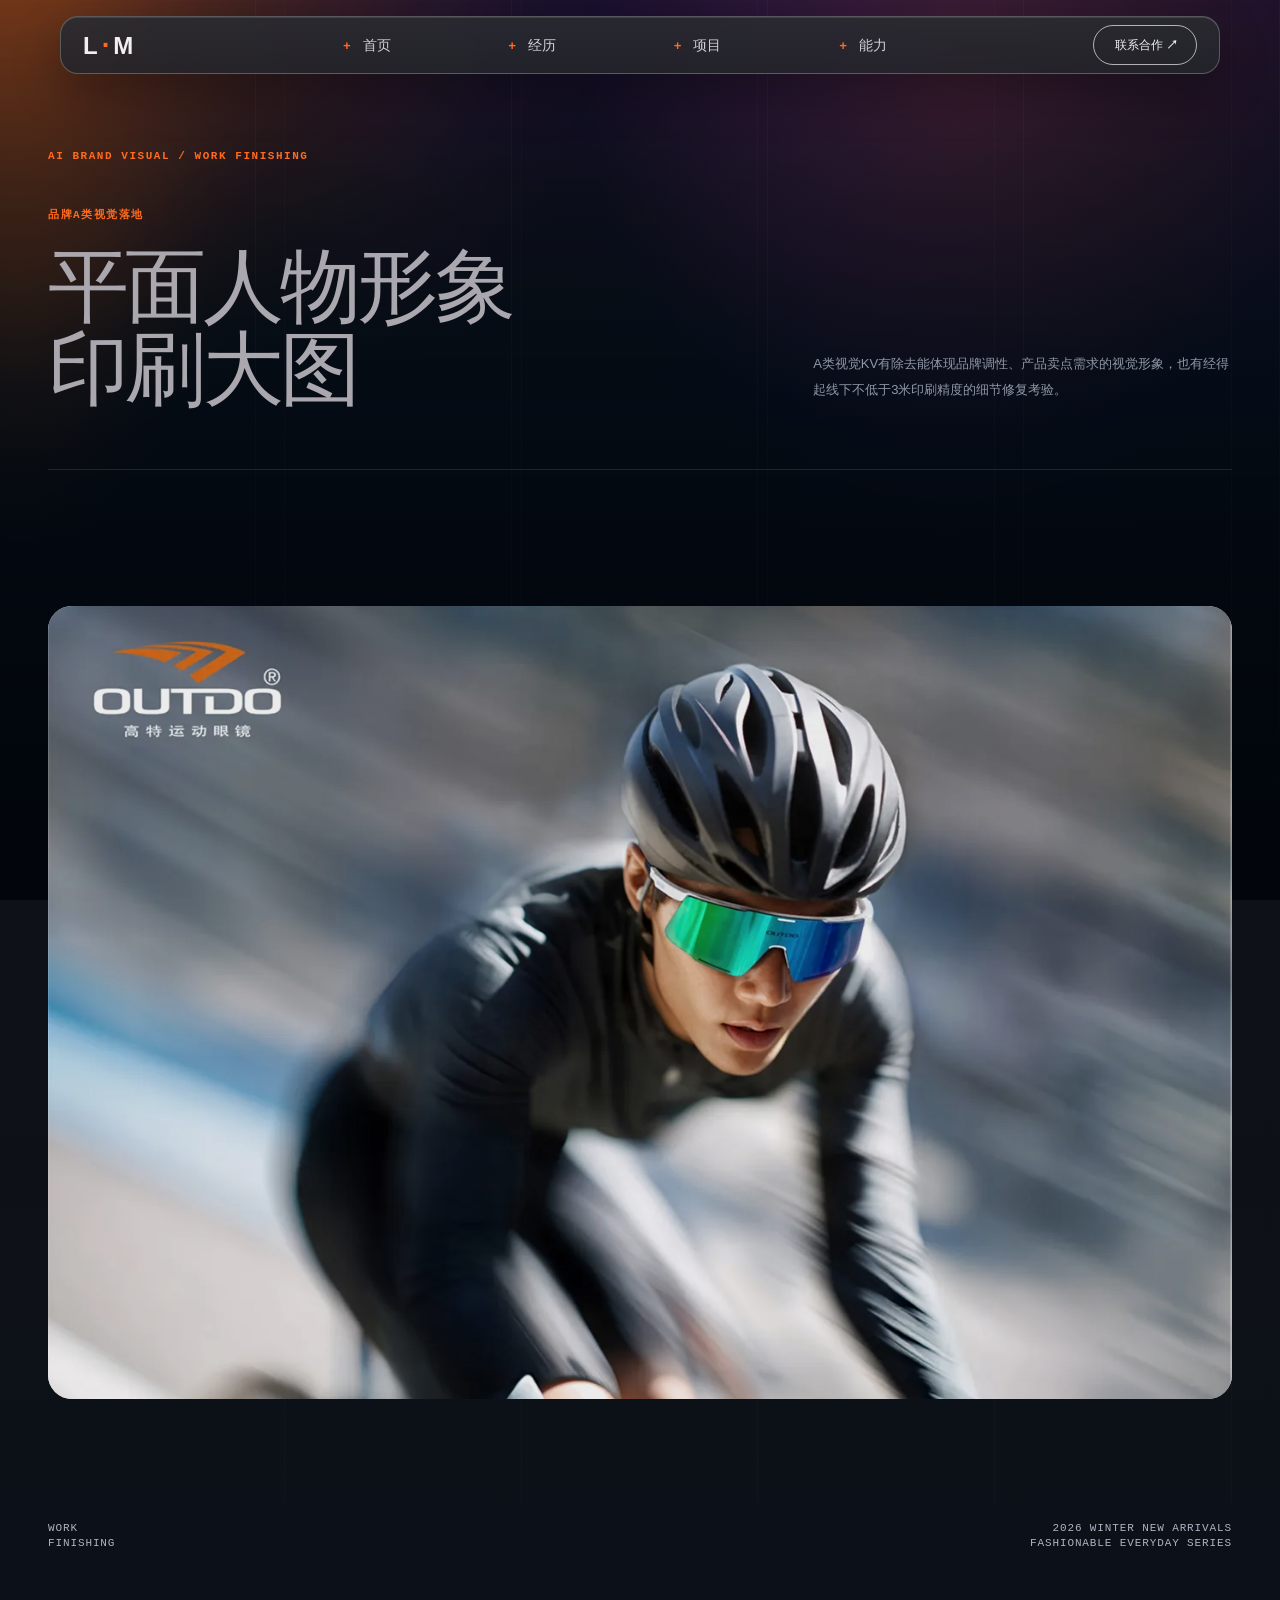
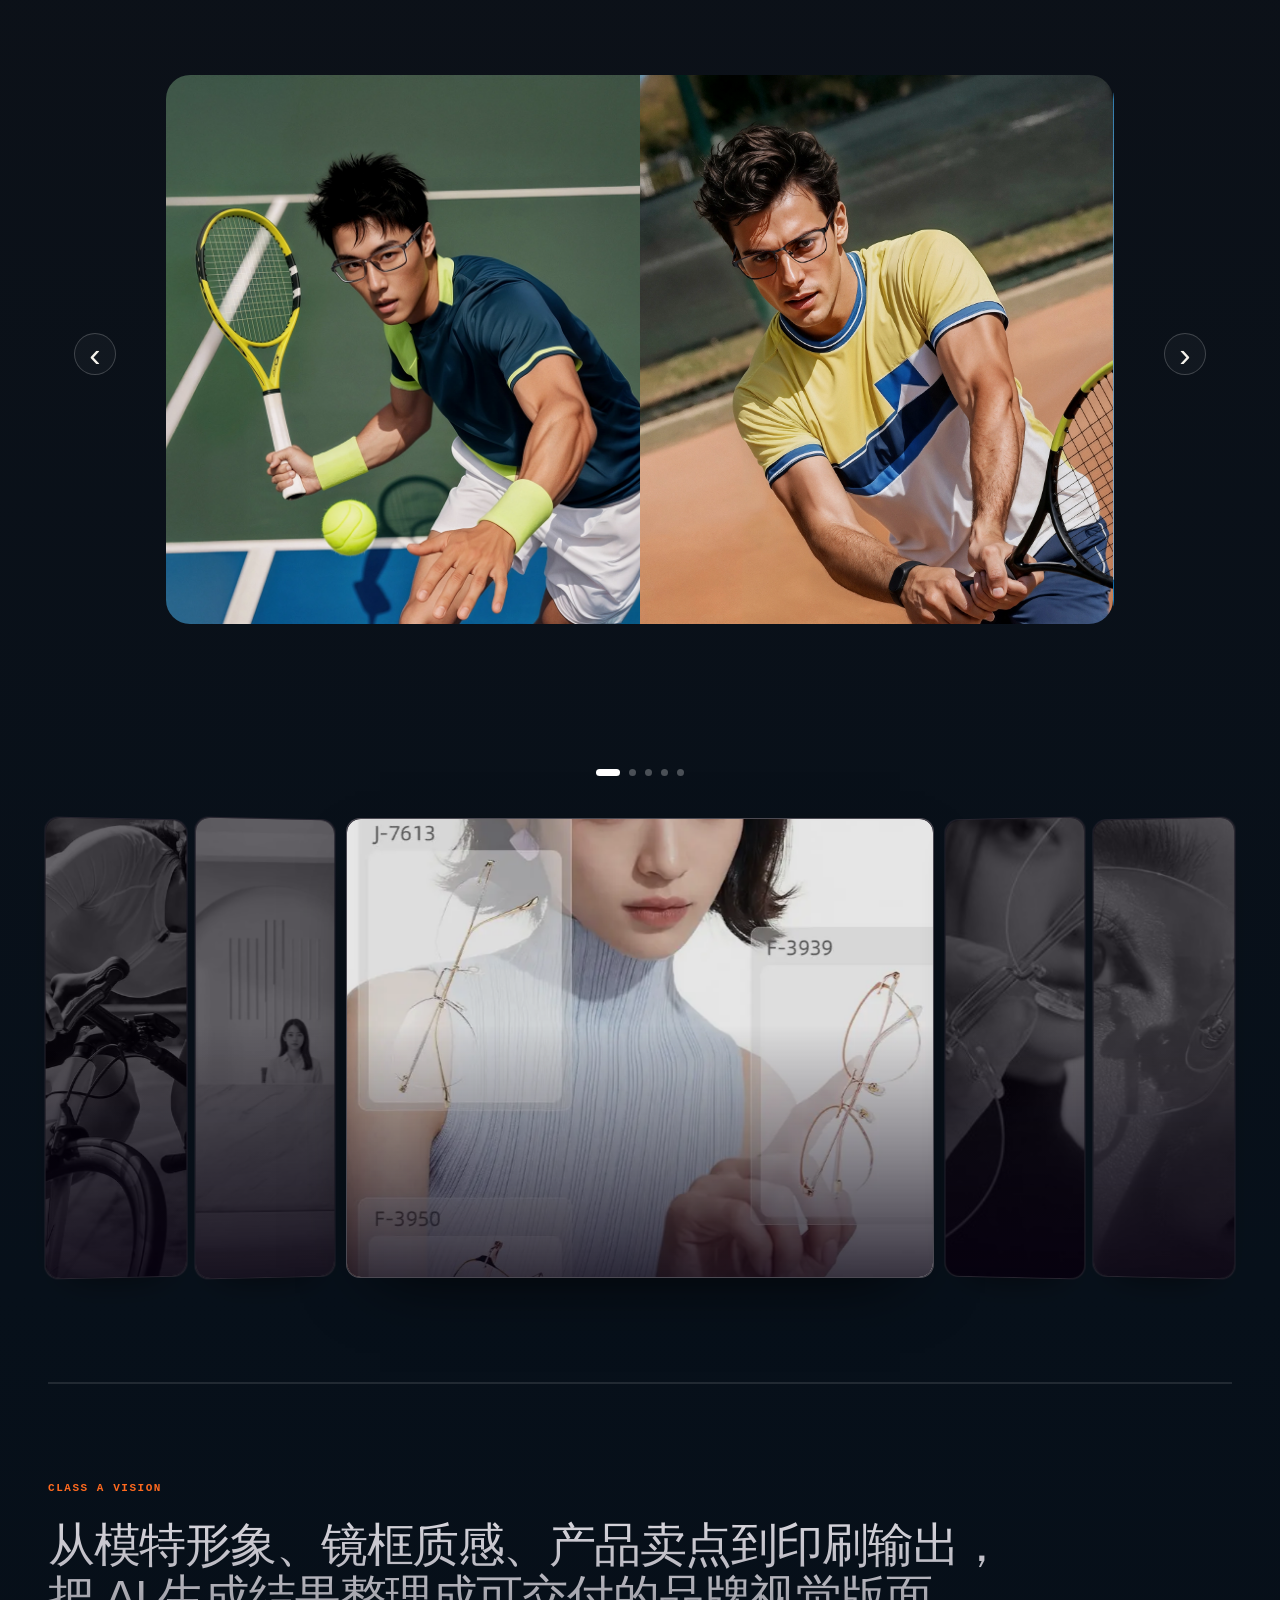
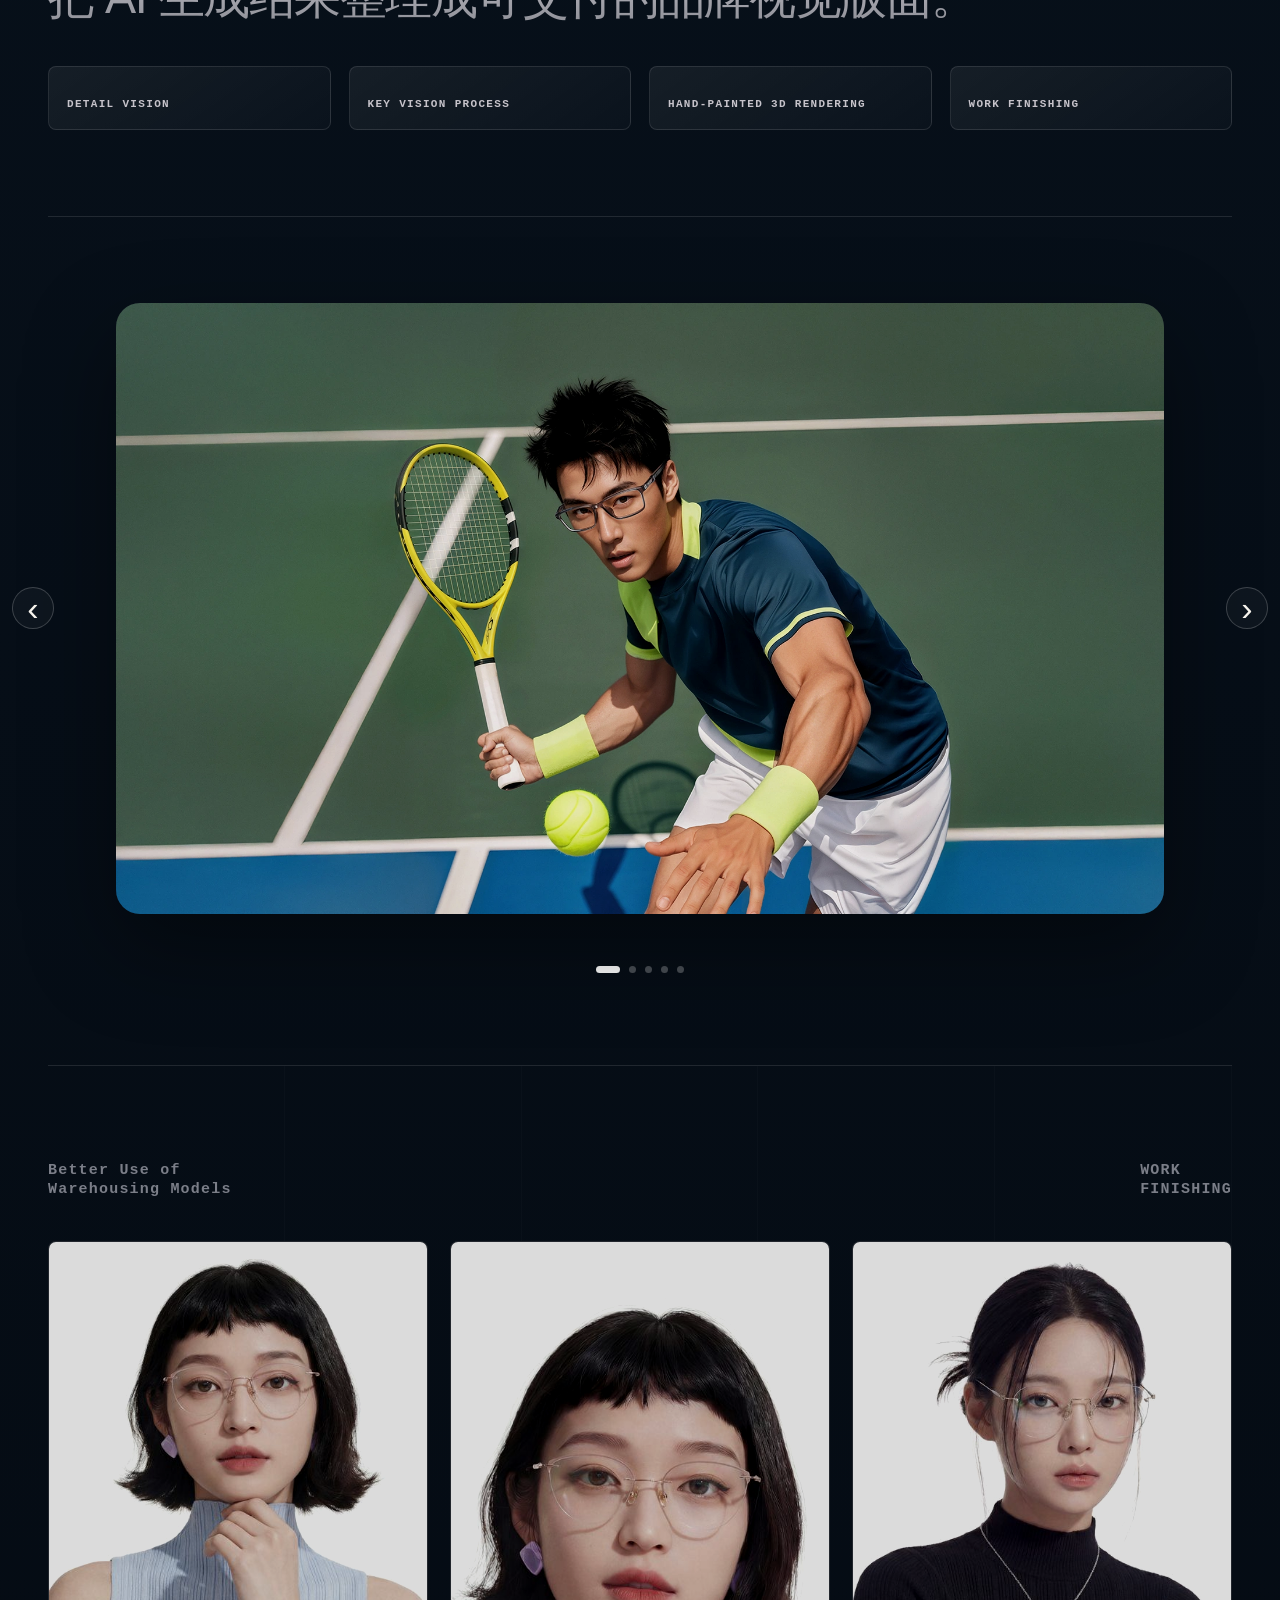
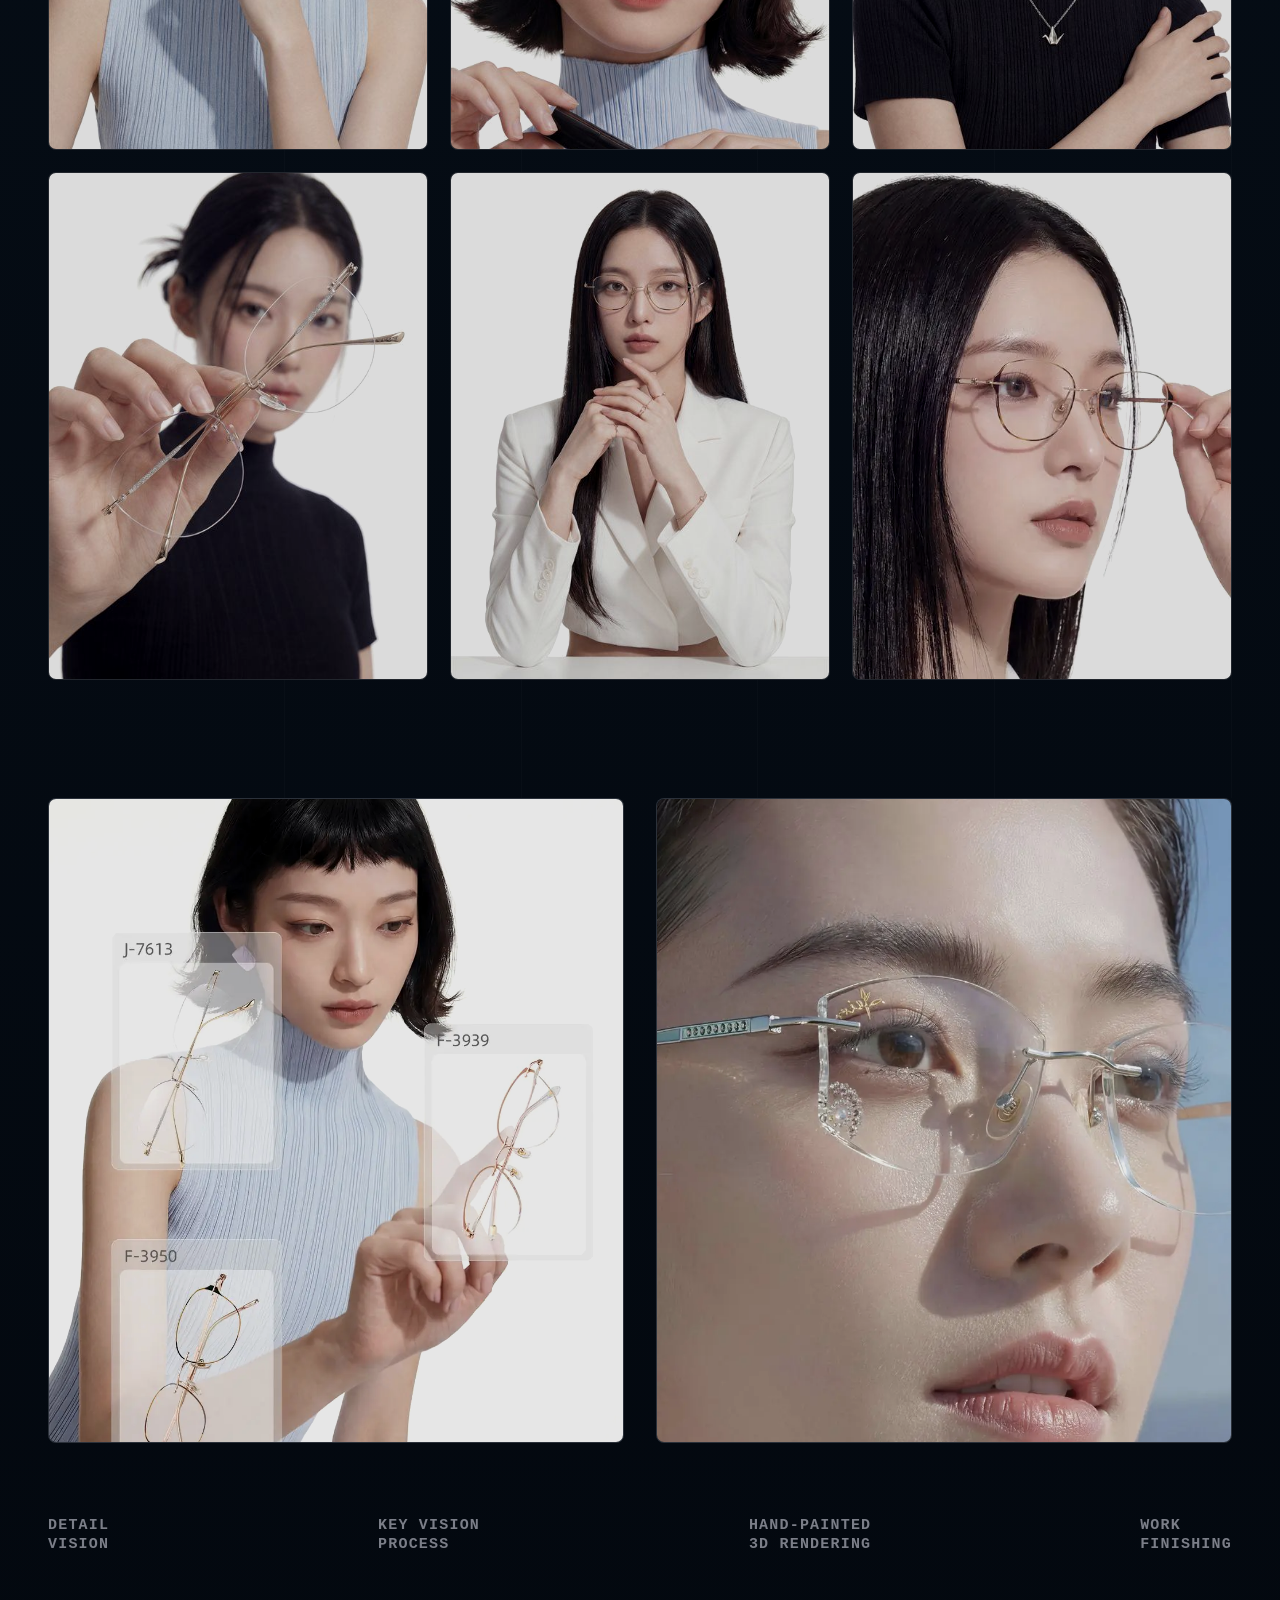
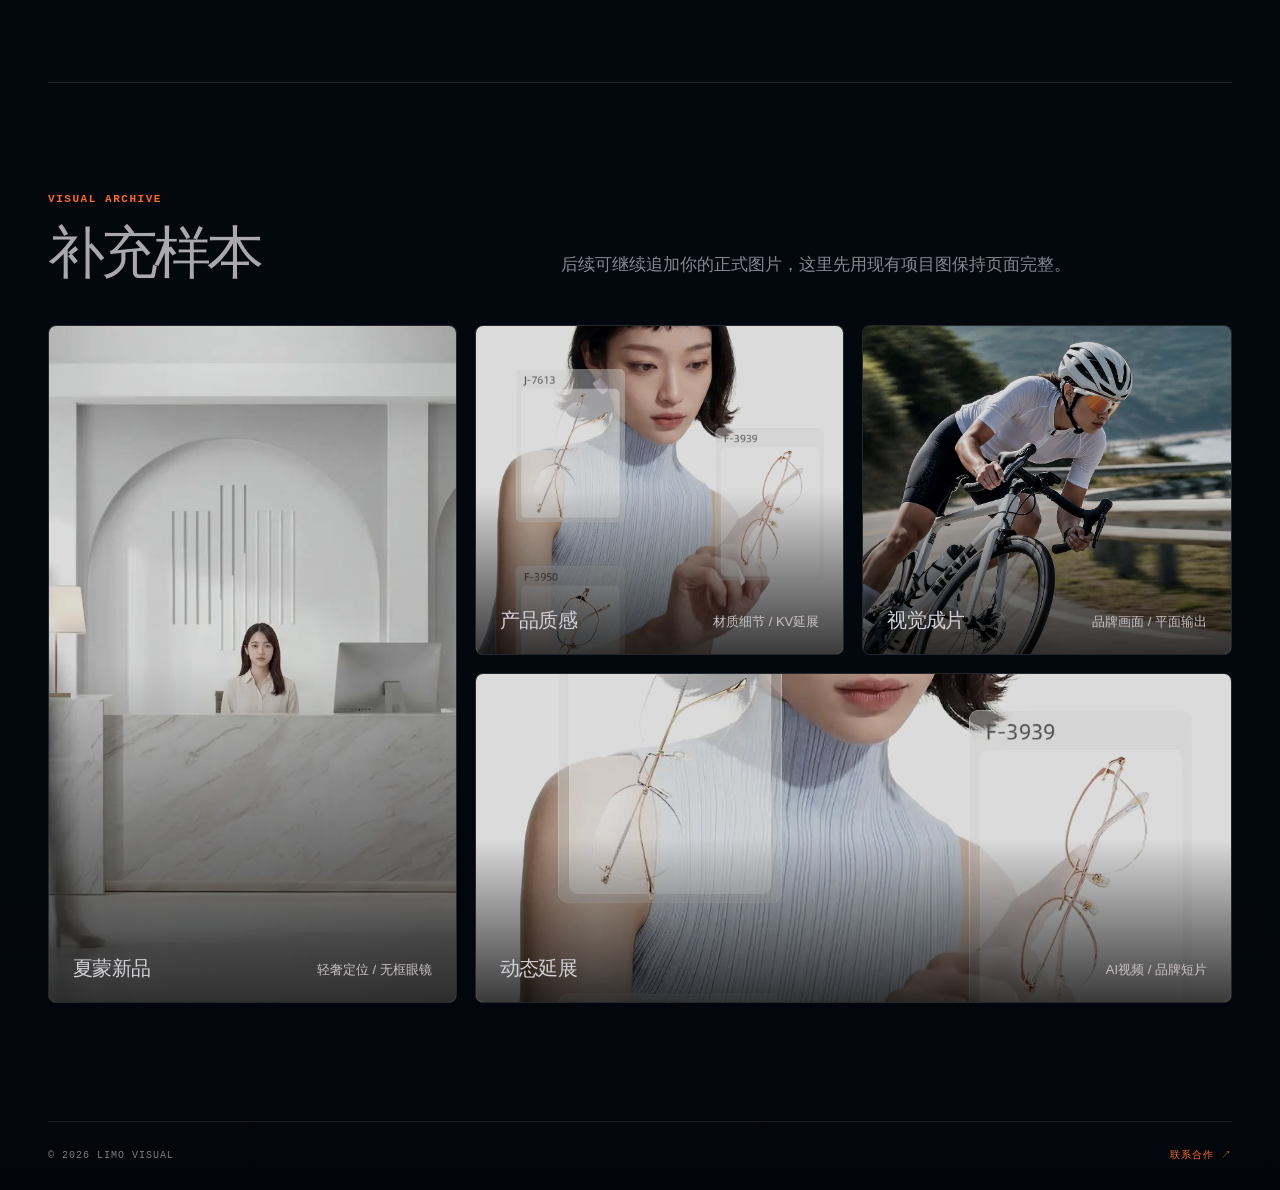
==== ai-brand-visual.html @ f69b23cf "Bust cache for wide carousel spacing" ====
<!doctype html>
<html lang="zh-CN">
  <head>
    <meta charset="UTF-8" />
    <meta name="viewport" content="width=device-width, initial-scale=1.0" />
    <meta name="theme-color" content="#07080c" />
    <title>LIMO Visual | AI品牌视觉</title>
    <link rel="stylesheet" href="/assets/ai-brand-visual.css?v=LIMO-BRAND-VISUAL-WIDE-SPACING-R1" />
  </head>
  <body>
    <div class="aurora-bg" aria-hidden="true">
      <canvas id="aurora-canvas"></canvas>
    </div>
    <header class="site-nav">
      <a class="brand" href="/index-recover.html#home">L<span>·</span>M</a>
      <nav class="nav-links" aria-label="主导航">
        <a href="/index-recover.html#home"><span>+</span> 首页</a>
        <a href="/index-recover.html#about"><span>+</span> 经历</a>
        <a href="/index-recover.html#work"><span>+</span> 项目</a>
        <a class="nav-skill-trigger" href="/index-recover.html#strength" aria-haspopup="true" aria-expanded="false"><span>+</span> 能力</a>
      </nav>
      <a class="contact-pill" href="/index-recover.html#contact">联系合作 <b>↗</b></a>
    </header>
    <div class="nav-skills-menu" aria-label="能力列表">
      <a href="/index-recover.html#strength" data-skill="AI视频"><i aria-hidden="true"></i>AI视频</a>
      <a href="/ai-brand-visual.html" data-skill="AI品牌视觉"><i aria-hidden="true"></i>AI品牌视觉</a>
      <a href="/index-recover.html#strength" data-skill="品牌策划"><i aria-hidden="true"></i>品牌策划</a>
      <a href="/three-dimension.html" data-skill="C4D三维"><i aria-hidden="true"></i>C4D三维</a>
      <a href="/three-dimension.html" data-skill="电商设计"><i aria-hidden="true"></i>电商设计</a>
    </div>

    <main>
      <section class="hero shell">
        <div class="hero-kicker">AI BRAND VISUAL / WORK FINISHING</div>
        <div class="hero-layout">
          <div class="hero-copy">
            <p>品牌A类视觉落地</p>
            <h1>平面人物形象<br />印刷大图</h1>
          </div>
          <div class="hero-note">
            <span>A类视觉KV有除去能体现品牌调性、产品卖点需求的视觉形象，也有经得起线下不低于3米印刷精度的细节修复考验。</span>
          </div>
        </div>
      </section>

      <section class="feature-visual shell">
        <div class="feature-copy">
          <p>镜客眼镜</p>
          <h2>宝岛品牌</h2>
        </div>
        <figure class="feature-carousel" aria-label="镜客眼镜品牌视觉轮播">
          <img class="is-active" src="/assets/ai-brand-hero-slide-01.webp" alt="AI品牌视觉首屏作品 01" />
          <img src="/assets/ai-brand-hero-slide-02.webp" alt="AI品牌视觉首屏作品 02" />
          <img src="/assets/ai-brand-hero-slide-03.webp" alt="AI品牌视觉首屏作品 03" />
          <img src="/assets/ai-brand-hero-slide-04.webp" alt="AI品牌视觉首屏作品 04" />
          <img src="/assets/ai-brand-hero-slide-05.webp" alt="AI品牌视觉首屏作品 05" />
        </figure>
      </section>

      <section class="duo-slider shell" aria-label="AI品牌视觉双图轮播">
        <div class="duo-slider__meta">
          <span>WORK<br />FINISHING</span>
          <span>2026 WINTER NEW ARRIVALS<br />FASHIONABLE EVERYDAY SERIES</span>
        </div>
        <div class="duo-slider__stage">
          <button class="duo-slider__arrow duo-slider__arrow--prev" type="button" aria-label="上一组作品">‹</button>
          <div class="duo-slider__viewport">
            <div class="duo-slider__track">
              <article class="duo-slide" aria-label="作品组 01">
                <img src="/assets/ai-brand-duo-01.webp" alt="AI品牌视觉双图样本 01" draggable="false" />
                <img src="/assets/ai-brand-duo-02.webp?v=NOLOGO-R1" alt="AI品牌视觉双图样本 02" draggable="false" />
              </article>
              <article class="duo-slide" aria-label="作品组 02">
                <img src="/assets/ai-brand-duo-03.webp" alt="AI品牌视觉双图样本 03" draggable="false" />
                <img src="/assets/ai-brand-duo-04.webp" alt="AI品牌视觉双图样本 04" draggable="false" />
              </article>
              <article class="duo-slide" aria-label="作品组 03">
                <img src="/assets/ai-brand-duo-05.webp" alt="AI品牌视觉双图样本 05" draggable="false" />
                <img src="/assets/ai-brand-duo-06.webp" alt="AI品牌视觉双图样本 06" draggable="false" />
              </article>
              <article class="duo-slide" aria-label="作品组 04">
                <img src="/assets/ai-brand-duo-07.webp" alt="AI品牌视觉双图样本 07" draggable="false" />
                <img src="/assets/ai-brand-duo-08.webp" alt="AI品牌视觉双图样本 08" draggable="false" />
              </article>
              <article class="duo-slide" aria-label="作品组 05">
                <img src="/assets/ai-brand-duo-09.webp" alt="AI品牌视觉双图样本 09" draggable="false" />
                <img src="/assets/ai-brand-duo-10.webp" alt="AI品牌视觉双图样本 10" draggable="false" />
              </article>
            </div>
          </div>
          <button class="duo-slider__arrow duo-slider__arrow--next" type="button" aria-label="下一组作品">›</button>
        </div>
        <div class="duo-slider__dots" aria-label="轮播分页"></div>
      </section>

      <section class="accordion-feature shell" aria-label="AI品牌视觉项目模块">
        <div class="accordion-gallery" role="list" style="--ag-gap:12px;--ag-radius:14px;--ag-height:460px;--ag-expand-ratio:.52;--ag-parallax:.5;--ag-tilt:8deg;">
          <a class="ag-panel" href="/assets/nsve-baiyan-01.webp" target="_blank" rel="noreferrer" role="listitem" aria-label="宝岛品牌视觉">
            <span class="ag-panel__frame">
              <span class="ag-panel__media"><img src="/assets/nsve-baiyan-01.webp" alt="宝岛眼镜品牌视觉" draggable="false" /></span>
              <span class="ag-panel__overlay" aria-hidden="true"></span>
            </span>
          </a>
          <a class="ag-panel" href="/assets/charmant-01.webp" target="_blank" rel="noreferrer" role="listitem" aria-label="夏蒙新品视觉">
            <span class="ag-panel__frame">
              <span class="ag-panel__media"><img src="/assets/charmant-01.webp" alt="夏蒙新品视觉" draggable="false" /></span>
              <span class="ag-panel__overlay" aria-hidden="true"></span>
            </span>
          </a>
          <a class="ag-panel ag-panel--active" href="/assets/mirage-02-cover.webp" target="_blank" rel="noreferrer" role="listitem" aria-current="true" aria-label="魅影产品质感">
            <span class="ag-panel__frame">
              <span class="ag-panel__media"><img src="/assets/mirage-02-cover.webp" alt="魅影产品质感" draggable="false" /></span>
              <span class="ag-panel__overlay" aria-hidden="true"></span>
            </span>
          </a>
          <a class="ag-panel" href="/assets/mirage-fashion-thumb-04.jpg" target="_blank" rel="noreferrer" role="listitem" aria-label="人物形象修图">
            <span class="ag-panel__frame">
              <span class="ag-panel__media"><img src="/assets/mirage-fashion-thumb-04.jpg" alt="人物形象修图" draggable="false" /></span>
              <span class="ag-panel__overlay" aria-hidden="true"></span>
            </span>
          </a>
          <a class="ag-panel" href="/assets/archive-glasses-close-01.webp" target="_blank" rel="noreferrer" role="listitem" aria-label="镜框细节输出">
            <span class="ag-panel__frame">
              <span class="ag-panel__media"><img src="/assets/archive-glasses-close-01.webp" alt="镜框细节输出" draggable="false" /></span>
              <span class="ag-panel__overlay" aria-hidden="true"></span>
            </span>
          </a>
        </div>
      </section>

      <section class="statement shell">
        <div>
          <p>CLASS A VISION</p>
          <h2>从模特形象、镜框质感、产品卖点到印刷输出，<br />把 AI 生成结果整理成可交付的品牌视觉版面。</h2>
        </div>
        <div class="statement-tags" aria-label="服务模块">
          <span>DETAIL VISION</span>
          <span>KEY VISION PROCESS</span>
          <span>HAND-PAINTED 3D RENDERING</span>
          <span>WORK FINISHING</span>
        </div>
      </section>

      <section class="wide-slider shell" aria-label="AI品牌视觉横屏大图轮播">
        <div class="wide-slider__stage">
          <button class="wide-slider__arrow wide-slider__arrow--prev" type="button" aria-label="上一张横屏作品">‹</button>
          <div class="wide-slider__viewport">
            <div class="wide-slider__track">
              <article class="wide-slide" aria-label="横屏作品 01">
                <img src="/assets/ai-brand-wide-01.webp" alt="AI品牌视觉横屏大图 01" draggable="false" />
              </article>
              <article class="wide-slide" aria-label="横屏作品 02">
                <img src="/assets/ai-brand-wide-02.webp?v=NOLOGO-R1" alt="AI品牌视觉横屏大图 02" draggable="false" />
              </article>
              <article class="wide-slide" aria-label="横屏作品 03">
                <img src="/assets/ai-brand-wide-03.webp" alt="AI品牌视觉横屏大图 03" draggable="false" />
              </article>
              <article class="wide-slide" aria-label="横屏作品 04">
                <img src="/assets/ai-brand-wide-04.webp" alt="AI品牌视觉横屏大图 04" draggable="false" />
              </article>
              <article class="wide-slide" aria-label="横屏作品 05">
                <img src="/assets/ai-brand-wide-05.webp" alt="AI品牌视觉横屏大图 05" draggable="false" />
              </article>
            </div>
          </div>
          <button class="wide-slider__arrow wide-slider__arrow--next" type="button" aria-label="下一张横屏作品">›</button>
        </div>
        <div class="wide-slider__dots" aria-label="横屏轮播分页"></div>
      </section>

      <section class="portrait-wall shell">
        <div class="section-label">
          <span>Better Use of<br />Warehousing Models</span>
          <span>WORK<br />FINISHING</span>
        </div>
        <div class="portrait-grid">
          <img src="/assets/mirage-fashion-thumb-01.jpg" alt="眼镜人物视觉样本一" />
          <img src="/assets/mirage-fashion-thumb-02.jpg" alt="眼镜人物视觉样本二" />
          <img src="/assets/mirage-fashion-thumb-03.jpg" alt="眼镜人物视觉样本三" />
          <img src="/assets/mirage-fashion-thumb-04.jpg" alt="眼镜人物视觉样本四" />
          <img src="/assets/mirage-fashion-thumb-05.jpg" alt="眼镜人物视觉样本五" />
          <img src="/assets/mirage-fashion-thumb-06.webp" alt="眼镜人物视觉样本六" />
        </div>
      </section>

      <section class="product-duo shell">
        <article>
          <img src="/assets/mirage-02-cover.webp" alt="眼镜产品细节视觉一" />
        </article>
        <article>
          <img src="/assets/archive-glasses-close-01.webp" alt="眼镜产品细节视觉二" />
        </article>
        <div class="section-label product-label">
          <span>DETAIL<br />VISION</span>
          <span>KEY VISION<br />PROCESS</span>
          <span>HAND-PAINTED<br />3D RENDERING</span>
          <span>WORK<br />FINISHING</span>
        </div>
      </section>

      <section class="dark-gallery" aria-label="AI品牌视觉样本">
        <header>
          <div>
            <p>VISUAL ARCHIVE</p>
            <h2>补充样本</h2>
          </div>
          <span>后续可继续追加你的正式图片，这里先用现有项目图保持页面完整。</span>
        </header>
        <div class="gallery-grid">
          <figure class="gallery-card tall">
            <img src="/assets/charmant-01.webp" alt="夏蒙眼镜人物视觉" />
            <figcaption>
              <b>夏蒙新品</b>
              <span>轻奢定位 / 无框眼镜</span>
            </figcaption>
          </figure>
          <figure class="gallery-card">
            <img src="/assets/mirage-02-cover.webp" alt="魅影眼镜产品视觉" />
            <figcaption>
              <b>产品质感</b>
              <span>材质细节 / KV延展</span>
            </figcaption>
          </figure>
          <figure class="gallery-card">
            <img src="/assets/nsve-baiyan-01.webp" alt="NSVE 眼镜品牌视觉" />
            <figcaption>
              <b>视觉成片</b>
              <span>品牌画面 / 平面输出</span>
            </figcaption>
          </figure>
          <figure class="gallery-card wide">
            <video autoplay muted loop playsinline preload="none" poster="/assets/mirage-02-cover.webp" controlslist="nodownload noplaybackrate" data-src="https://limoaigc-video-1472957400.cos.ap-guangzhou.myqcloud.com/videos/hero-reel-mirage-ai.mp4"></video>
            <figcaption>
              <b>动态延展</b>
              <span>AI视频 / 品牌短片</span>
            </figcaption>
          </figure>
        </div>
      </section>
    </main>

    <footer>
      <span>© 2026 LIMO VISUAL</span>
      <a href="/index-recover.html#contact">联系合作 ↗</a>
    </footer>

    <script>
      (() => {
        const canvas = document.getElementById("aurora-canvas");
        const reduceMotion = window.matchMedia?.("(prefers-reduced-motion: reduce)")?.matches;
        const gl = canvas?.getContext("webgl2", {
          alpha: true,
          antialias: true,
          premultipliedAlpha: true
        });
        if (!canvas || !gl || reduceMotion) return;

        const vertex = `#version 300 es
          in vec2 position;
          void main() {
            gl_Position = vec4(position, 0.0, 1.0);
          }
        `;
        const fragment = `#version 300 es
          precision highp float;
          uniform float uTime;
          uniform float uAmplitude;
          uniform vec3 uColorStops[3];
          uniform vec2 uResolution;
          uniform float uBlend;
          out vec4 fragColor;

          vec3 permute(vec3 x) {
            return mod(((x * 34.0) + 1.0) * x, 289.0);
          }

          float snoise(vec2 v) {
            const vec4 C = vec4(0.211324865405187, 0.366025403784439, -0.577350269189626, 0.024390243902439);
            vec2 i = floor(v + dot(v, C.yy));
            vec2 x0 = v - i + dot(i, C.xx);
            vec2 i1 = (x0.x > x0.y) ? vec2(1.0, 0.0) : vec2(0.0, 1.0);
            vec4 x12 = x0.xyxy + C.xxzz;
            x12.xy -= i1;
            i = mod(i, 289.0);
            vec3 p = permute(permute(i.y + vec3(0.0, i1.y, 1.0)) + i.x + vec3(0.0, i1.x, 1.0));
            vec3 m = max(0.5 - vec3(dot(x0, x0), dot(x12.xy, x12.xy), dot(x12.zw, x12.zw)), 0.0);
            m = m * m;
            m = m * m;
            vec3 x = 2.0 * fract(p * C.www) - 1.0;
            vec3 h = abs(x) - 0.5;
            vec3 ox = floor(x + 0.5);
            vec3 a0 = x - ox;
            m *= 1.79284291400159 - 0.85373472095314 * (a0 * a0 + h * h);
            vec3 g;
            g.x = a0.x * x0.x + h.x * x0.y;
            g.yz = a0.yz * x12.xz + h.yz * x12.yw;
            return 130.0 * dot(m, g);
          }

          vec3 colorRamp(float factor) {
            vec3 first = mix(uColorStops[0], uColorStops[1], smoothstep(0.0, 0.5, factor));
            vec3 second = mix(uColorStops[1], uColorStops[2], smoothstep(0.5, 1.0, factor));
            return mix(first, second, step(0.5, factor));
          }

          void main() {
            vec2 uv = gl_FragCoord.xy / uResolution;
            vec3 rampColor = colorRamp(uv.x);
            float height = snoise(vec2(uv.x * 2.0 + uTime * 0.1, uTime * 0.25)) * 0.5 * uAmplitude;
            height = exp(height);
            height = (uv.y * 2.0 - height + 0.2);
            float intensity = 0.6 * height;
            float midPoint = 0.20;
            float auroraAlpha = smoothstep(midPoint - uBlend * 0.5, midPoint + uBlend * 0.5, intensity);
            vec3 auroraColor = intensity * rampColor;
            fragColor = vec4(auroraColor * auroraAlpha, auroraAlpha);
          }
        `;

        const makeShader = (type, source) => {
          const shader = gl.createShader(type);
          gl.shaderSource(shader, source);
          gl.compileShader(shader);
          if (!gl.getShaderParameter(shader, gl.COMPILE_STATUS)) throw new Error(gl.getShaderInfoLog(shader));
          return shader;
        };

        const program = gl.createProgram();
        gl.attachShader(program, makeShader(gl.VERTEX_SHADER, vertex));
        gl.attachShader(program, makeShader(gl.FRAGMENT_SHADER, fragment));
        gl.linkProgram(program);
        if (!gl.getProgramParameter(program, gl.LINK_STATUS)) return;
        gl.useProgram(program);

        const buffer = gl.createBuffer();
        gl.bindBuffer(gl.ARRAY_BUFFER, buffer);
        gl.bufferData(gl.ARRAY_BUFFER, new Float32Array([-1, -1, 3, -1, -1, 3]), gl.STATIC_DRAW);
        const position = gl.getAttribLocation(program, "position");
        gl.enableVertexAttribArray(position);
        gl.vertexAttribPointer(position, 2, gl.FLOAT, false, 0, 0);

        const uniforms = {
          time: gl.getUniformLocation(program, "uTime"),
          amplitude: gl.getUniformLocation(program, "uAmplitude"),
          colorStops: gl.getUniformLocation(program, "uColorStops"),
          resolution: gl.getUniformLocation(program, "uResolution"),
          blend: gl.getUniformLocation(program, "uBlend")
        };
        const colors = new Float32Array([
          0.568, 0.231, 0.000,
          0.035, 0.000, 0.219,
          0.023, 0.000, 0.113
        ]);

        const resize = () => {
          const ratio = Math.min(window.devicePixelRatio || 1, 1.6);
          const width = Math.floor(window.innerWidth * ratio);
          const height = Math.floor(window.innerHeight * ratio);
          canvas.width = width;
          canvas.height = height;
          gl.viewport(0, 0, width, height);
          gl.uniform2f(uniforms.resolution, width, height);
        };

        gl.enable(gl.BLEND);
        gl.blendFunc(gl.ONE, gl.ONE_MINUS_SRC_ALPHA);
        gl.uniform1f(uniforms.amplitude, 1.0);
        gl.uniform1f(uniforms.blend, 0.5);
        gl.uniform3fv(uniforms.colorStops, colors);
        resize();
        window.addEventListener("resize", resize);

        let frame = 0;
        const render = (time) => {
          frame = requestAnimationFrame(render);
          gl.clearColor(0, 0, 0, 0);
          gl.clear(gl.COLOR_BUFFER_BIT);
          gl.uniform1f(uniforms.time, time * 0.0005);
          gl.drawArrays(gl.TRIANGLES, 0, 3);
        };
        frame = requestAnimationFrame(render);
        window.addEventListener("pagehide", () => cancelAnimationFrame(frame), { once: true });
      })();

      document.querySelectorAll(".feature-carousel").forEach((carousel) => {
        const slides = [...carousel.querySelectorAll("img")];
        if (slides.length < 2) return;
        let activeIndex = slides.findIndex((slide) => slide.classList.contains("is-active"));
        if (activeIndex < 0) activeIndex = 0;
        const prefersReduced = window.matchMedia?.("(prefers-reduced-motion: reduce)")?.matches;
        const showSlide = (nextIndex) => {
          slides[activeIndex]?.classList.remove("is-active");
          activeIndex = nextIndex % slides.length;
          slides[activeIndex]?.classList.add("is-active");
        };
        if (!prefersReduced) {
          window.setInterval(() => showSlide(activeIndex + 1), 3600);
        }
      });

      (() => {
        const trigger = document.querySelector(".nav-skill-trigger");
        const menu = document.querySelector(".nav-skills-menu");
        const nav = document.querySelector(".site-nav");
        if (!trigger || !menu || !nav) return;

        const closeMenu = () => {
          menu.classList.remove("is-open");
          trigger.setAttribute("aria-expanded", "false");
        };

        const openMenu = () => {
          const rect = trigger.getBoundingClientRect();
          menu.style.top = `${Math.round(rect.bottom + 8)}px`;
          menu.style.left = `${Math.round(rect.left)}px`;
          menu.classList.add("is-open");
          trigger.setAttribute("aria-expanded", "true");
        };

        trigger.addEventListener("click", (event) => {
          event.preventDefault();
          event.stopPropagation();
          menu.classList.contains("is-open") ? closeMenu() : openMenu();
        });

        document.addEventListener("click", (event) => {
          if (nav.contains(event.target) || menu.contains(event.target)) return;
          closeMenu();
        });

        window.addEventListener("resize", closeMenu);
        window.addEventListener("scroll", closeMenu, { passive: true });
      })();

      const setupSlider = ({ root, trackSelector, slideSelector, prevSelector, nextSelector, dotsSelector, dotClass }) => {
        const track = root.querySelector(trackSelector);
        const slides = [...root.querySelectorAll(slideSelector)];
        const prev = root.querySelector(prevSelector);
        const next = root.querySelector(nextSelector);
        const dotsWrap = root.querySelector(dotsSelector);
        if (!track || slides.length < 2 || !dotsWrap) return;

        let activeIndex = 0;
        const dots = slides.map((_, index) => {
          const dot = document.createElement("button");
          dot.type = "button";
          dot.className = dotClass;
          dot.setAttribute("aria-label", `切换到第 ${index + 1} 组作品`);
          dot.addEventListener("click", () => show(index));
          dotsWrap.appendChild(dot);
          return dot;
        });

        const show = (index) => {
          activeIndex = (index + slides.length) % slides.length;
          track.style.transform = `translateX(${-activeIndex * 100}%)`;
          dots.forEach((dot, dotIndex) => {
            dot.classList.toggle("is-active", dotIndex === activeIndex);
            dot.setAttribute("aria-current", dotIndex === activeIndex ? "true" : "false");
          });
        };

        prev?.addEventListener("click", () => show(activeIndex - 1));
        next?.addEventListener("click", () => show(activeIndex + 1));
        root.addEventListener("keydown", (event) => {
          if (event.key !== "ArrowLeft" && event.key !== "ArrowRight") return;
          event.preventDefault();
          show(activeIndex + (event.key === "ArrowRight" ? 1 : -1));
        });
        show(0);
      };

      document.querySelectorAll(".duo-slider").forEach((slider) => {
        setupSlider({
          root: slider,
          trackSelector: ".duo-slider__track",
          slideSelector: ".duo-slide",
          prevSelector: ".duo-slider__arrow--prev",
          nextSelector: ".duo-slider__arrow--next",
          dotsSelector: ".duo-slider__dots",
          dotClass: "duo-slider__dot",
        });
      });

      document.querySelectorAll(".wide-slider").forEach((slider) => {
        setupSlider({
          root: slider,
          trackSelector: ".wide-slider__track",
          slideSelector: ".wide-slide",
          prevSelector: ".wide-slider__arrow--prev",
          nextSelector: ".wide-slider__arrow--next",
          dotsSelector: ".wide-slider__dots",
          dotClass: "wide-slider__dot",
        });
      });

      document.querySelectorAll(".accordion-gallery").forEach((gallery) => {
        const panels = [...gallery.querySelectorAll(".ag-panel")];
        const media = panels.map((panel) => panel.querySelector(".ag-panel__media"));
        const prefersReduced = window.matchMedia?.("(prefers-reduced-motion: reduce)")?.matches;
        let activeIndex = panels.findIndex((panel) => panel.classList.contains("ag-panel--active"));
        if (activeIndex < 0) activeIndex = Math.min(2, panels.length - 1);

        const getNumberVar = (name, fallback) => {
          const value = Number.parseFloat(getComputedStyle(gallery).getPropertyValue(name));
          return Number.isFinite(value) ? value : fallback;
        };

        const applyLayout = () => {
          const gap = getNumberVar("--ag-gap", 12);
          const expandRatio = Math.min(Math.max(getNumberVar("--ag-expand-ratio", 0.52), 0.2), 0.9);
          const parallax = getNumberVar("--ag-parallax", 0.5);
          const tilt = getNumberVar("--ag-tilt", 8);
          const rect = gallery.getBoundingClientRect();
          const usable = Math.max(rect.width - gap * Math.max(panels.length - 1, 0), 120);
          const mediaSize = Math.max(140, usable * expandRatio * 1.22);
          const grow = panels.length > 1 ? (expandRatio * (panels.length - 1)) / (1 - expandRatio) : 1;

          gallery.style.setProperty("--ag-media-size", `${mediaSize}px`);
          panels.forEach((panel, index) => {
            const isActive = index === activeIndex;
            const rotation = isActive ? 0 : index < activeIndex ? tilt : -tilt;
            const drift = Math.max(-1.5, Math.min(1.5, activeIndex - index));
            const shift = drift * parallax * mediaSize * 0.06;
            panel.classList.toggle("ag-panel--active", isActive);
            panel.style.flexGrow = isActive ? grow : 1;
            panel.style.setProperty("--ag-rotate-y", `${rotation}deg`);
            panel.style.setProperty("--ag-rotate-x", "0deg");
            panel.style.setProperty("--ag-dim", isActive ? 0 : 0.35);
            panel.setAttribute("aria-current", isActive ? "true" : "false");
            media[index]?.style.setProperty("--ag-shift-x", isActive ? "0px" : `${shift}px`);
            media[index]?.style.setProperty("--ag-shift-y", "0px");
            media[index]?.style.setProperty("--ag-gray", isActive ? 0 : 1);
            media[index]?.style.setProperty("--ag-dim", isActive ? 0 : 0.35);
          });
        };

        const setActive = (activePanel) => {
          activeIndex = panels.indexOf(activePanel);
          applyLayout();
        };

        panels.forEach((panel, index) => {
          panel.tabIndex = 0;
          panel.addEventListener("mouseenter", () => setActive(panel));
          panel.addEventListener("focus", () => setActive(panel));
          panel.addEventListener("click", (event) => {
            if (!panel.classList.contains("ag-panel--active")) {
              event.preventDefault();
              setActive(panel);
            }
          });
          panel.addEventListener("keydown", (event) => {
            if (!["ArrowRight", "ArrowDown", "ArrowLeft", "ArrowUp"].includes(event.key)) return;
            event.preventDefault();
            const step = event.key === "ArrowRight" || event.key === "ArrowDown" ? 1 : -1;
            const next = panels[(index + step + panels.length) % panels.length];
            setActive(next);
            next.focus();
          });
        });

        if (!prefersReduced && "ResizeObserver" in window) {
          const observer = new ResizeObserver(applyLayout);
          observer.observe(gallery);
        }
        applyLayout();
      });

      document.querySelectorAll("video[data-src]").forEach((video) => {
        const load = () => {
          if (video.dataset.loaded) return;
          const source = document.createElement("source");
          source.src = video.dataset.src;
          source.type = "video/mp4";
          video.appendChild(source);
          video.load();
          video.dataset.loaded = "true";
          video.play?.().catch(() => {});
        };
        if ("IntersectionObserver" in window) {
          const observer = new IntersectionObserver((entries) => {
            entries.forEach((entry) => {
              if (!entry.isIntersecting) return;
              load();
              observer.disconnect();
            });
          }, { rootMargin: "180px" });
          observer.observe(video);
        } else {
          load();
        }
      });
    </script>
  </body>
</html>
---- assets/ai-brand-visual.css ----
:root{
  --bg:#070709;
  --deep:#02060c;
  --panel:#080d15;
  --panel-soft:#10151f;
  --ink:#f2eff2;
  --muted:#858892;
  --title:#aaa7af;
  --title-strong:#c9c7ce;
  --line:#ffffff1c;
  --orange:#ff6a1f;
  --shell:min(1500px,calc(100vw - 96px));
  font-family:"Microsoft YaHei","PingFang SC",Arial,sans-serif;
  color:var(--ink);
  background:var(--bg);
}

*{box-sizing:border-box}
html{background:var(--bg)}
body{margin:0;background:linear-gradient(180deg,#121216 0%,#07101a 38%,#02060c 100%);overflow-x:hidden}
a{color:inherit;text-decoration:none}
img,video{display:block;max-width:100%;-webkit-user-drag:none;user-select:none}

.shell{width:var(--shell);margin:0 auto}

.aurora-bg{
  position:fixed;
  inset:0;
  z-index:0;
  overflow:hidden;
  pointer-events:none;
  background:
    radial-gradient(circle at 75% 8%,#ff68122a,transparent 30%),
    linear-gradient(180deg,#151019 0%,#07101a 42%,#02060c 100%);
}

.aurora-bg::after{
  content:"";
  position:absolute;
  inset:0;
  pointer-events:none;
  background:
    linear-gradient(180deg,#02060c00 0%,#02060c88 56%,#02060c 100%),
    repeating-linear-gradient(90deg,transparent 0 calc(20% - 1px),#ffffff08 calc(20% - 1px) 20%);
}

#aurora-canvas{
  width:100%;
  height:100%;
  opacity:.88;
  mix-blend-mode:screen;
}

main,
footer{
  position:relative;
  z-index:1;
}

.site-nav{
  position:absolute;
  z-index:20;
  top:16px;
  left:50%;
  transform:translateX(-50%);
  width:min(1650px,calc(100vw - 120px));
  max-width:none;
  height:58px;
  display:flex;
  align-items:center;
  justify-content:space-between;
  padding:0 22px;
  border:1px solid #ffffff3c;
  border-radius:18px;
  font:inherit;
  letter-spacing:0;
  background:linear-gradient(180deg,#2a2b31e8,#23242ae3);
  box-shadow:0 18px 48px #0005,inset 0 1px 0 #ffffff1c;
  backdrop-filter:blur(18px);
}

.brand{
  color:var(--ink);
  font-size:24px;
  font-weight:800;
  line-height:1;
  letter-spacing:4px;
}

.brand span{
  color:var(--orange);
  font-size:27px;
}

.nav-links{
  display:flex;
  align-items:center;
  justify-content:center;
  gap:clamp(86px,9.2vw,160px);
  min-width:0;
}

.nav-links a{
  color:#d3d1d5;
  font:500 14px/1 "Microsoft YaHei",sans-serif;
  letter-spacing:0;
  white-space:nowrap;
  transition:color .25s;
}

.nav-links a:hover{color:#fff}
.nav-links span{
  color:var(--orange);
  margin-right:8px;
  font:700 13px/1 Consolas,"Microsoft YaHei",monospace;
}

.nav-skills-menu{
  position:fixed;
  width:144px;
  z-index:30;
  display:grid;
  grid-template-columns:1fr;
  min-height:0;
  overflow:hidden;
  border:1px solid rgba(255,255,255,.12);
  background:rgba(22,22,28,.98);
  box-shadow:0 14px 26px rgba(0,0,0,.30);
  opacity:0;
  pointer-events:none;
  transform:translate(0,-8px);
  transition:opacity .22s ease,transform .22s ease;
}

.nav-skills-menu.is-open{
  opacity:1;
  pointer-events:auto;
  transform:translate(0,0);
}

.nav-skills-menu a{
  display:flex;
  align-items:center;
  justify-content:flex-start;
  gap:8px;
  min-height:32px;
  padding:0 14px;
  border-bottom:1px solid rgba(255,255,255,.06);
  color:rgba(244,242,238,.58);
  font-size:12px;
  font-weight:500;
  text-decoration:none;
  transition:color .2s ease,background-color .2s ease;
}

.nav-skills-menu a:last-child{border-bottom:0}

.nav-skills-menu a i{
  width:8px;
  height:8px;
  border:1px solid var(--orange);
  border-radius:50%;
}

.nav-skills-menu a:hover{
  color:#fff;
  background:rgba(255,255,255,.045);
}

.contact-pill{
  border:1px solid #ffffffa6;
  border-radius:999px;
  padding:13px 18px 13px 21px;
  color:var(--ink);
  letter-spacing:0;
  font:12px/1 "Microsoft YaHei",sans-serif;
  background:transparent;
  white-space:nowrap;
  transition:all .25s;
}

.contact-pill:hover{
  color:#101014;
  background:#fff;
}

.hero{
  position:relative;
  min-height:50vh;
  padding-top:148px;
  padding-bottom:80px;
}

.hero::before,
.feature-visual::before,
.portrait-wall::before{
  content:"";
  position:absolute;
  inset:0;
  pointer-events:none;
  background:repeating-linear-gradient(90deg,transparent 0 calc(20% - 1px),#ffffff0d calc(20% - 1px) 20%);
  opacity:.42;
}

.hero-kicker,
.hero-copy p,
.statement p,
.dark-gallery header p{
  margin:0;
  color:var(--orange);
  font:700 11px/1.5 Consolas,"Microsoft YaHei",monospace;
  letter-spacing:.14em;
}

.hero-layout{
  position:relative;
  z-index:1;
  display:grid;
  grid-template-columns:minmax(0,1fr) minmax(380px,.62fr);
  gap:clamp(42px,7vw,110px);
  align-items:end;
  margin-top:42px;
  padding-bottom:58px;
  border-bottom:1px solid var(--line);
}

.hero-copy h1{
  margin:22px 0 0;
  max-width:1180px;
  color:var(--title);
  font-size:clamp(52px,6.35vw,104px);
  line-height:1.02;
  font-weight:520;
  letter-spacing:-.045em;
  text-wrap:balance;
}

.hero-note{
  justify-self:end;
  width:min(540px,100%);
  color:#8f97a6;
  font-size:clamp(13px,1.02vw,18px);
  line-height:2;
  padding-bottom:8px;
}

.feature-visual{
  position:relative;
  padding:56px 0 104px;
}

.feature-copy{
  position:absolute;
  z-index:2;
  top:102px;
  left:48px;
  color:#151923;
  display:none;
}

.feature-copy p{margin:0 0 10px;font-size:clamp(20px,2.05vw,34px);font-weight:540;line-height:1.12;letter-spacing:-.045em}
.feature-copy h2{margin:0;color:#3a3d45;font-size:clamp(13px,1.05vw,18px);font-weight:460;line-height:1.25}

.feature-visual figure{
  position:relative;
  z-index:1;
  margin:0;
  overflow:hidden;
  border-radius:24px;
  background:#cfd9e5;
  height:min(980px,62vw);
  min-height:620px;
}

.feature-visual img{
  position:absolute;
  inset:0;
  width:100%;
  height:100%;
  object-fit:cover;
  object-position:center 42%;
  opacity:0;
  filter:saturate(.86) contrast(1.05) brightness(.92);
  transition:opacity 1.2s cubic-bezier(.2,.8,.2,1),transform 5.2s ease;
  transform:scale(1.035);
}

.feature-visual img.is-active{
  opacity:1;
  transform:scale(1);
}

.accordion-feature{
  position:relative;
  padding:0 0 104px;
  border-bottom:1px solid var(--line);
}

.duo-slider{
  position:relative;
  padding:18px 0 116px;
}

.duo-slider__meta{
  width:100%;
  margin:0 auto 54px;
  display:flex;
  align-items:flex-start;
  justify-content:space-between;
  color:#aeb4c0;
  font:500 11px/1.35 Consolas,"Microsoft YaHei",monospace;
  letter-spacing:.08em;
  text-transform:uppercase;
}

.duo-slider__meta span:last-child{
  text-align:right;
}

.duo-slider__stage{
  position:relative;
  min-height:520px;
  overflow:visible;
}

.duo-slider__viewport{
  width:min(1160px,74vw);
  margin:0 auto;
  overflow:hidden;
}

.duo-slider__track{
  display:flex;
  width:100%;
  transition:transform .72s cubic-bezier(.2,.8,.2,1);
  will-change:transform;
}

.duo-slide{
  flex:0 0 100%;
  display:grid;
  grid-template-columns:1fr 1fr;
  gap:0;
  padding:70px 0 78px;
}

.duo-slide img{
  width:100%;
  aspect-ratio:1 / 1.16;
  height:auto;
  min-height:0;
  object-fit:cover;
  display:block;
  filter:saturate(.88) contrast(1.04) brightness(.95);
}

.duo-slide img:first-child{
  border-radius:24px 0 0 24px;
}

.duo-slide img:last-child{
  border-radius:0 24px 24px 0;
}

.duo-slider__arrow{
  position:absolute;
  z-index:3;
  top:50%;
  width:42px;
  height:42px;
  border:1px solid #ffffff33;
  border-radius:50%;
  display:grid;
  place-items:center;
  color:#f6f3ed;
  background:#ffffff08;
  font:300 34px/1 Arial,sans-serif;
  cursor:pointer;
  transform:translateY(-50%);
  transition:background .25s,border-color .25s,transform .25s;
}

.duo-slider__arrow:hover{
  border-color:#ffffff72;
  background:#ffffff14;
  transform:translateY(-50%) scale(1.04);
}

.duo-slider__arrow--prev{left:26px}
.duo-slider__arrow--next{right:26px}

.duo-slider__dots{
  position:absolute;
  left:50%;
  bottom:42px;
  z-index:4;
  display:flex;
  gap:9px;
  transform:translateX(-50%);
}

.duo-slider__dot{
  width:7px;
  height:7px;
  border:0;
  border-radius:999px;
  padding:0;
  background:#ffffff45;
  cursor:pointer;
  transition:width .25s,background .25s;
}

.duo-slider__dot.is-active{
  width:24px;
  background:#fff;
}

.accordion-gallery{
  --ag-accent:var(--orange);
  --ag-overlay:#060010;
  --ag-text:#f4f2ee;
  --ag-gap:12px;
  --ag-radius:14px;
  --ag-height:460px;
  --ag-media-size:320px;
  display:flex;
  flex-direction:row;
  gap:var(--ag-gap);
  width:100%;
  max-width:100%;
  height:var(--ag-height);
  perspective:1400px;
  perspective-origin:50% 50%;
}

.ag-panel{
  position:relative;
  flex:1 1 0;
  min-width:0;
  min-height:0;
  overflow:hidden;
  border:1px solid #ffffff1f;
  border-radius:var(--ag-radius);
  display:block;
  text-decoration:none;
  outline:none;
  cursor:pointer;
  background:#0a0713;
  transform:rotateY(var(--ag-rotate-y,0deg)) rotateX(var(--ag-rotate-x,0deg));
  transform-style:preserve-3d;
  transform-origin:center center;
  transition:flex-grow .68s cubic-bezier(.16,.9,.14,1),transform .68s cubic-bezier(.16,.9,.14,1),border-color .35s,box-shadow .35s;
  will-change:flex-grow,transform;
  -webkit-tap-highlight-color:transparent;
  box-shadow:0 18px 38px -24px #000c;
}

.ag-panel--active{
  border-color:#ffffff45;
  box-shadow:0 24px 70px -34px #000,0 0 0 1px #ffffff12 inset;
}

.ag-panel:focus-visible{
  box-shadow:0 0 0 2px var(--ag-accent),0 24px 70px -34px #000;
}

.ag-panel__frame,
.ag-panel__media,
.ag-panel__overlay{
  position:absolute;
  inset:0;
  border-radius:inherit;
  overflow:hidden;
}

.ag-panel__media{
  --ag-gray:1;
  --ag-dim:.35;
  position:absolute;
  top:50%;
  left:50%;
  width:var(--ag-media-size);
  height:100%;
  transform:translate(-50%,-50%) translate(var(--ag-shift-x,0),var(--ag-shift-y,0));
  transition:transform .68s cubic-bezier(.16,.9,.14,1),filter .68s cubic-bezier(.16,.9,.14,1);
  filter:grayscale(var(--ag-gray)) brightness(calc(.9 - var(--ag-dim) * .8)) saturate(calc(.9 - var(--ag-dim) * .45));
  will-change:transform,filter;
}

.ag-panel--active .ag-panel__media{
  transform:translate(-50%,-50%) translate(var(--ag-shift-x,0),var(--ag-shift-y,0));
}

.ag-panel__media img{
  width:100%;
  height:100%;
  object-fit:cover;
}

.ag-panel__overlay{
  pointer-events:none;
  background:
    linear-gradient(180deg,transparent 45%,color-mix(in srgb,var(--ag-overlay) 78%,transparent) 100%),
    color-mix(in srgb,var(--ag-overlay) calc(var(--ag-dim,.35) * 100%),transparent);
  transition:opacity .45s;
}

.statement{
  position:relative;
  padding:96px 0 86px;
  display:grid;
  grid-template-columns:1fr;
  gap:42px;
  border-top:1px solid var(--line);
  border-bottom:1px solid var(--line);
}

.statement h2{
  margin:22px 0 0;
  max-width:1500px;
  color:#c4c2ca;
  font-size:clamp(32px,3.65vw,58px);
  line-height:1.12;
  font-weight:500;
  letter-spacing:-.032em;
  background:linear-gradient(180deg,#d7d5dc 0%,#b8b7bf 52%,#8f9098 100%);
  -webkit-background-clip:text;
  background-clip:text;
  -webkit-text-fill-color:transparent;
}

.statement-tags{
  display:grid;
  grid-template-columns:repeat(4,1fr);
  gap:18px;
}

.statement-tags span{
  min-height:64px;
  padding:16px 18px;
  display:flex;
  align-items:flex-end;
  border:1px solid var(--line);
  border-radius:8px;
  background:linear-gradient(145deg,#ffffff10,#ffffff05);
  color:#c6c3ca;
  font:700 11px/1.45 Consolas,"Microsoft YaHei",monospace;
  letter-spacing:.12em;
}

.wide-slider{
  position:relative;
  padding:86px 0 92px;
  border-bottom:1px solid var(--line);
}

.wide-slider__stage{
  position:relative;
  width:min(1360px,calc(100% - 136px));
  margin:0 auto;
}

.wide-slider__viewport{
  width:100%;
  margin:0 auto;
  overflow:hidden;
  border-radius:24px;
  background:#111822;
  box-shadow:0 34px 90px #0006;
}

.wide-slider__track{
  display:flex;
  width:100%;
  transition:transform .78s cubic-bezier(.2,.8,.2,1);
  will-change:transform;
}

.wide-slide{
  flex:0 0 100%;
}

.wide-slide img{
  width:100%;
  aspect-ratio:12 / 7;
  height:auto;
  display:block;
  object-fit:cover;
  filter:saturate(.9) contrast(1.05) brightness(.92);
}

.wide-slider__arrow{
  position:absolute;
  z-index:3;
  top:50%;
  width:42px;
  height:42px;
  border:1px solid #ffffff33;
  border-radius:50%;
  display:grid;
  place-items:center;
  color:#f6f3ed;
  background:#ffffff08;
  font:300 34px/1 Arial,sans-serif;
  cursor:pointer;
  transform:translateY(-50%);
  transition:background .25s,border-color .25s,transform .25s;
}

.wide-slider__arrow:hover{
  border-color:#ffffff72;
  background:#ffffff14;
  transform:translateY(-50%) scale(1.04);
}

.wide-slider__arrow--prev{left:-104px}
.wide-slider__arrow--next{right:-104px}

.wide-slider__dots{
  display:flex;
  justify-content:center;
  gap:9px;
  margin-top:52px;
}

.wide-slider__dot{
  width:7px;
  height:7px;
  border:0;
  border-radius:999px;
  padding:0;
  background:#ffffff45;
  cursor:pointer;
  transition:width .25s,background .25s;
}

.wide-slider__dot.is-active{
  width:24px;
  background:#fff;
}

.section-label{
  display:flex;
  justify-content:space-between;
  gap:28px;
  color:#7b7e88;
  font:700 15px/1.25 Consolas,"Microsoft YaHei",monospace;
  letter-spacing:.08em;
}

.portrait-wall{
  position:relative;
  padding:96px 0 118px;
}

.portrait-wall .section-label{margin-bottom:42px}
.portrait-grid{
  position:relative;
  z-index:1;
  display:grid;
  grid-template-columns:repeat(3,1fr);
  gap:22px;
}

.portrait-grid img{
  width:100%;
  aspect-ratio:4/5.35;
  object-fit:cover;
  border-radius:8px;
  border:1px solid var(--line);
  background:#111822;
  filter:saturate(.82) contrast(1.06) brightness(.86);
}

.product-duo{
  position:relative;
  padding:0 0 128px;
}

.product-duo{
  display:grid;
  grid-template-columns:1fr 1fr;
  gap:32px;
}

.product-duo article{
  margin:0;
  overflow:hidden;
  border:1px solid var(--line);
  border-radius:8px;
  background:#111822;
}

.product-duo img{
  width:100%;
  aspect-ratio:1/1.12;
  object-fit:cover;
  filter:saturate(.9) contrast(1.08) brightness(.9);
}

.product-label{
  grid-column:1/-1;
  margin-top:42px;
}

.dark-gallery{
  position:relative;
  width:var(--shell);
  margin:0 auto;
  padding:108px 0 118px;
  border-top:1px solid var(--line);
}

.dark-gallery header{
  display:grid;
  grid-template-columns:.65fr 1fr;
  gap:6vw;
  align-items:end;
  margin-bottom:44px;
}

.dark-gallery h2{
  margin:16px 0 0;
  color:var(--title);
  font-size:clamp(34px,4.45vw,72px);
  line-height:1;
  font-weight:500;
  letter-spacing:-.07em;
}

.dark-gallery header span{
  color:var(--muted);
  font-size:17px;
  line-height:1.8;
}

.gallery-grid{
  display:grid;
  grid-template-columns:1.05fr .95fr .95fr;
  grid-auto-rows:330px;
  gap:18px;
}

.gallery-card{
  position:relative;
  margin:0;
  overflow:hidden;
  border:1px solid var(--line);
  border-radius:8px;
  background:var(--panel);
}

.gallery-card.tall{grid-row:span 2}
.gallery-card.wide{grid-column:span 2}
.gallery-card img,.gallery-card video{width:100%;height:100%;object-fit:cover;filter:saturate(.85) contrast(1.08) brightness(.86)}
.gallery-card::after{
  content:"";
  position:absolute;
  inset:0;
  background:linear-gradient(180deg,transparent 50%,#000b 100%);
  pointer-events:none;
}

.gallery-card figcaption{
  position:absolute;
  z-index:2;
  left:24px;
  right:24px;
  bottom:22px;
  display:flex;
  justify-content:space-between;
  gap:20px;
  align-items:end;
  color:#f3eee8;
}

.gallery-card b{color:#d4d1d8;font-size:20px;font-weight:520;line-height:1.2;letter-spacing:-.035em}
.gallery-card span{color:#c9c2c5;font-size:13px;line-height:1.5;text-align:right}

footer{
  width:var(--shell);
  margin:0 auto;
  display:flex;
  justify-content:space-between;
  align-items:center;
  padding:28px 0;
  color:#777b86;
  border-top:1px solid var(--line);
  font:10px/1.2 Consolas,"Microsoft YaHei",monospace;
  letter-spacing:.1em;
}
footer a{color:var(--orange)}

@media(max-width:900px){
  :root{--shell:calc(100vw - 36px)}
  .site-nav{top:12px;width:calc(100vw - 44px);height:58px;border-radius:17px}
  .nav-links{display:none}
  .contact-pill{font-size:11px}
  .hero{min-height:0;padding-top:104px;padding-bottom:52px}
  .hero-layout{display:block;margin-top:28px;padding-bottom:38px}
  .hero-copy h1{font-size:clamp(42px,11.5vw,70px);line-height:1.05;letter-spacing:-.035em}
  .hero-note{width:100%;margin-top:28px;font-size:13px;line-height:1.9}
  .feature-visual{padding:28px 0 68px}
  .feature-copy{top:54px;left:22px}
  .feature-visual figure{height:72vh;min-height:520px}
  .feature-visual img{object-position:center}
  .duo-slider{padding:0 0 78px}
  .duo-slider__meta{
    width:100%;
    margin-bottom:28px;
    font-size:9px;
  }
  .duo-slider__stage{
    min-height:0;
    border-radius:14px;
  }
  .duo-slider__viewport{
    width:calc(100% - 64px);
  }
  .duo-slide{
    padding:42px 0 58px;
  }
  .duo-slide img{
    aspect-ratio:1 / 1.22;
  }
  .duo-slider__arrow{
    width:34px;
    height:34px;
    font-size:28px;
  }
  .duo-slider__arrow--prev{left:12px}
  .duo-slider__arrow--next{right:12px}
  .duo-slider__dots{bottom:26px}
  .accordion-feature{padding-bottom:68px}
  .accordion-gallery{
    height:auto;
    flex-direction:column;
    perspective:none;
  }
  .ag-panel{
    min-height:118px;
    transform:none !important;
  }
  .ag-panel--active{
    min-height:300px;
  }
  .ag-panel__media{
    width:100%;
    height:var(--ag-media-size);
    left:0;
    transform:translate(0,-50%) translate(0,var(--ag-shift-y,0));
  }
  .ag-panel--active .ag-panel__media{transform:translate(0,-50%) translate(0,var(--ag-shift-y,0))}
  .statement{padding:64px 0 54px;display:block}
  .statement h2{font-size:clamp(33px,8.6vw,56px);line-height:1.12;letter-spacing:-.025em}
  .statement-tags{grid-template-columns:1fr 1fr;margin-top:30px;gap:12px}
  .statement-tags span{min-height:58px;padding:14px 15px;font-size:10px;line-height:1.45}
  .wide-slider{padding:52px 0 64px}
  .wide-slider__stage{width:100%}
  .wide-slider__viewport{border-radius:16px}
  .wide-slide img{aspect-ratio:1 / .72}
  .wide-slider__arrow{
    width:34px;
    height:34px;
    font-size:28px;
  }
  .wide-slider__arrow--prev{left:12px}
  .wide-slider__arrow--next{right:12px}
  .wide-slider__dots{margin-top:16px}
  .portrait-wall{padding:64px 0 78px}
  .portrait-grid{grid-template-columns:1fr 1fr;gap:12px}
  .section-label{font-size:11px}
  .product-duo{grid-template-columns:1fr;gap:14px;padding-bottom:78px}
  .product-label{display:grid;grid-template-columns:1fr 1fr;gap:20px}
  .dark-gallery{padding:70px 0 78px}
  .dark-gallery header{display:block}
  .dark-gallery h2{font-size:38px;line-height:1.02}
  .dark-gallery header span{display:block;margin-top:18px;font-size:15px}
  .gallery-grid{grid-template-columns:1fr;grid-auto-rows:320px}
  .gallery-card.tall,.gallery-card.wide{grid-row:auto;grid-column:auto}
  .gallery-card figcaption{left:18px;right:18px;bottom:18px}
  footer{padding:22px 0}
}

@media(max-width:520px){
  .site-nav{width:calc(100vw - 44px)}
  .duo-slider__meta{
    display:block;
    width:100%;
  }
  .duo-slider__meta span:last-child{
    display:block;
    margin-top:14px;
    text-align:left;
  }
  .duo-slider__viewport{
    width:calc(100% - 46px);
  }
  .duo-slide{
    grid-template-columns:1fr;
    padding:34px 0 58px;
  }
  .duo-slide img{
    aspect-ratio:1 / .92;
  }
  .duo-slide img:first-child{
    border-radius:18px 18px 0 0;
  }
  .duo-slide img:last-child{
    border-radius:0 0 18px 18px;
  }
  .portrait-grid{grid-template-columns:1fr}
  .statement-tags,.product-label{grid-template-columns:1fr}
  .gallery-card figcaption{display:block}
  .gallery-card span{display:block;text-align:left;margin-top:6px}
}
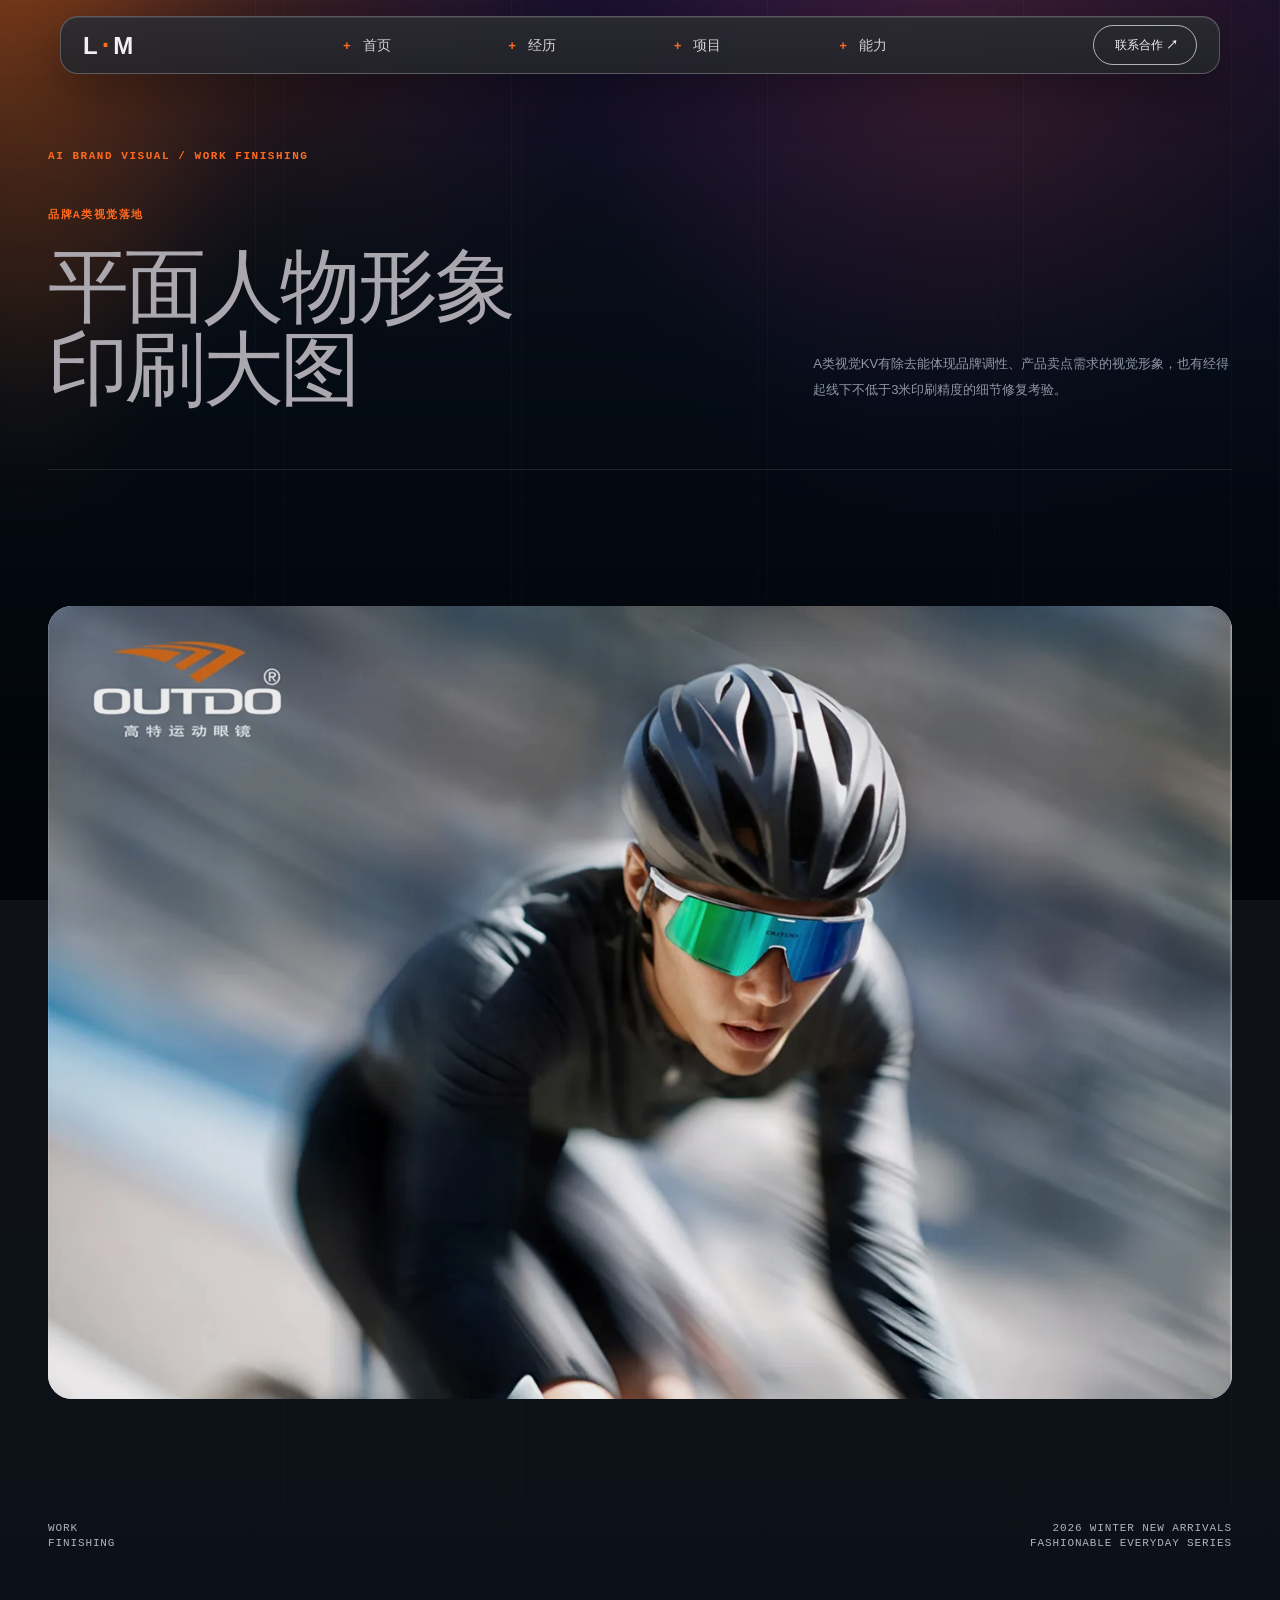
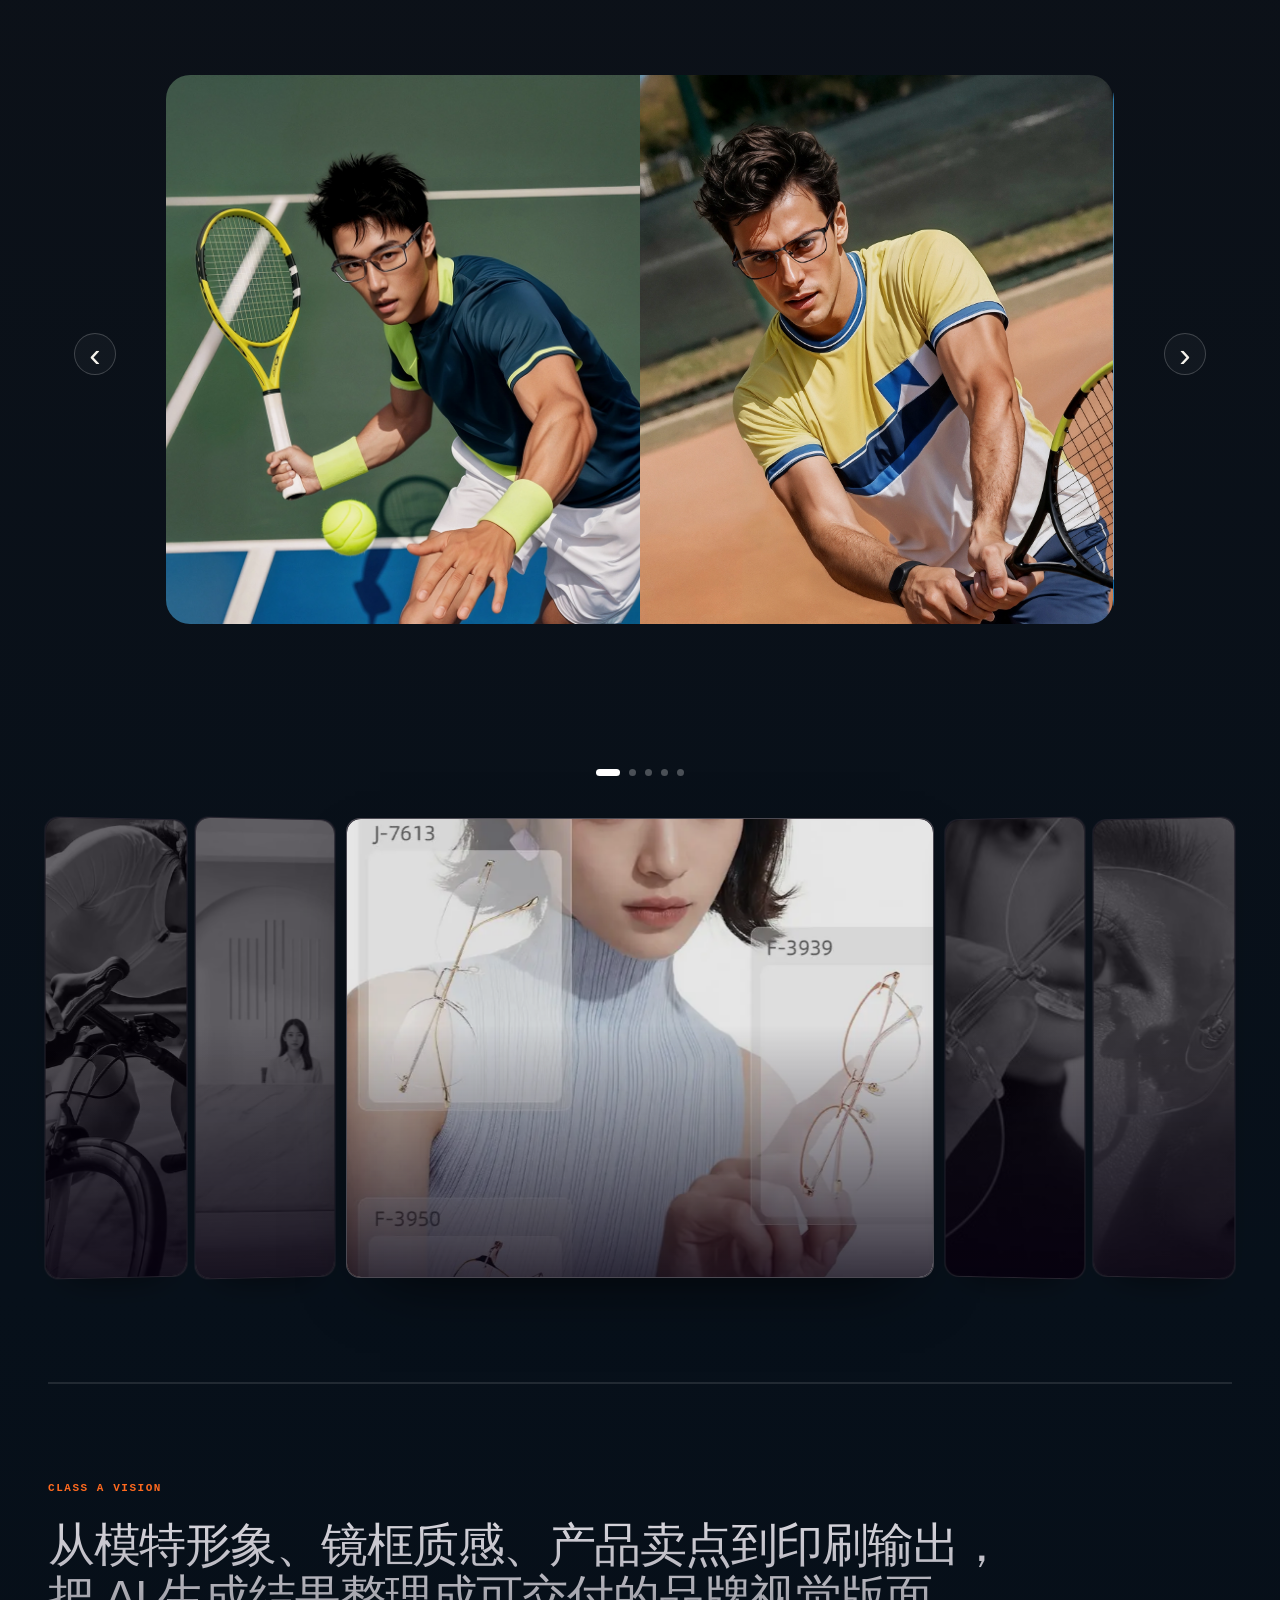
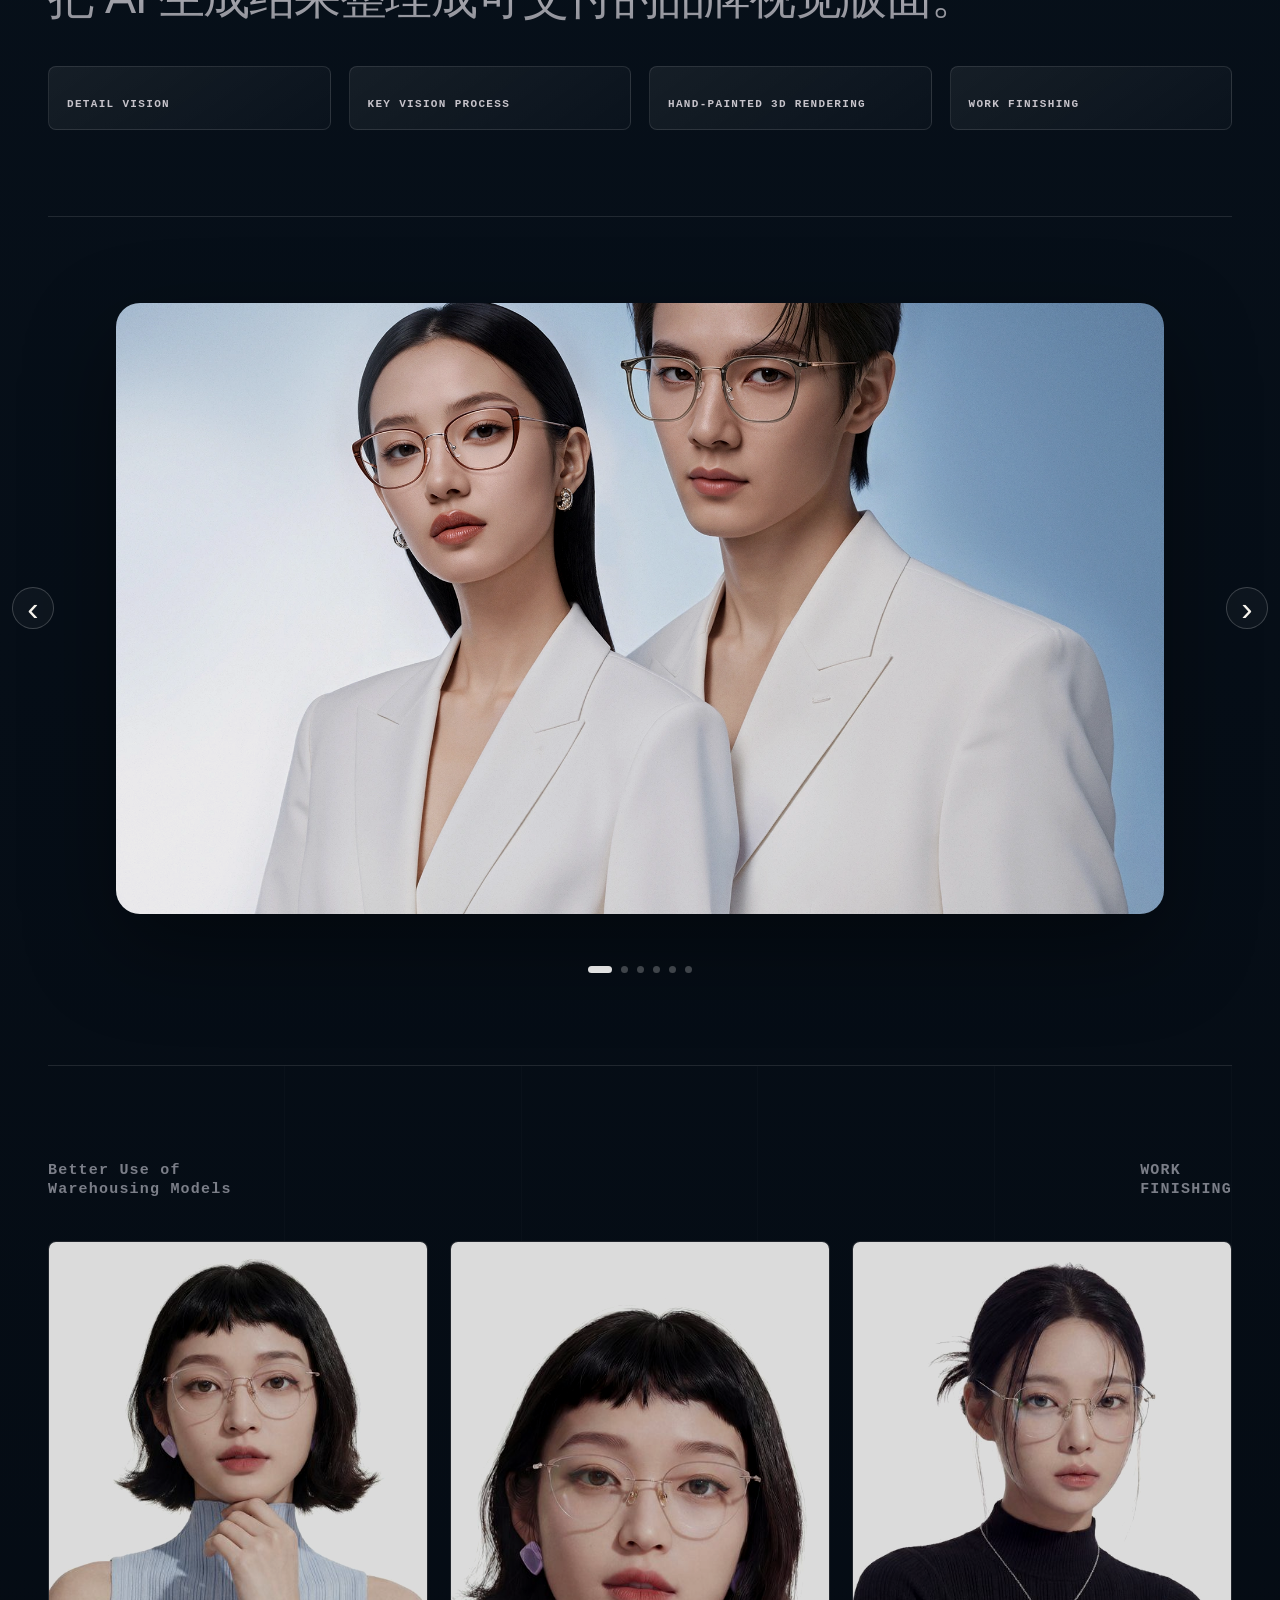
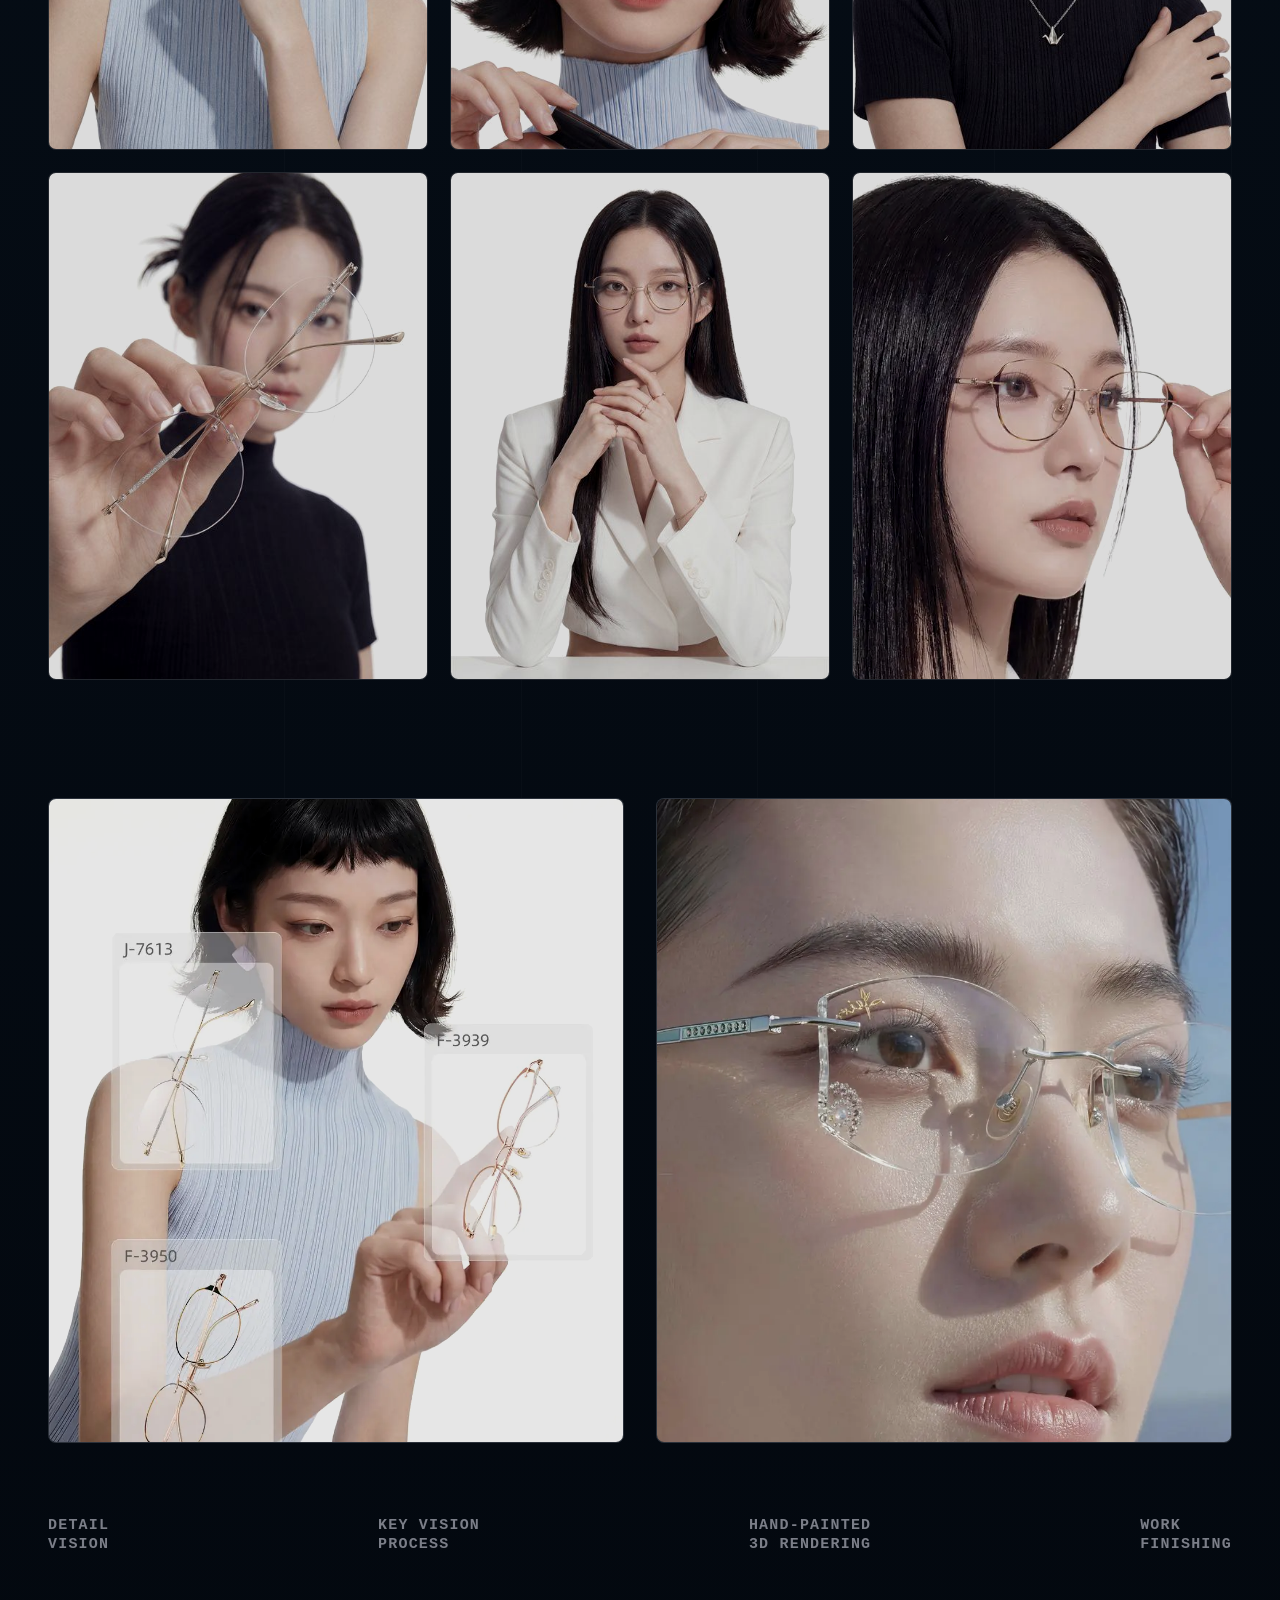
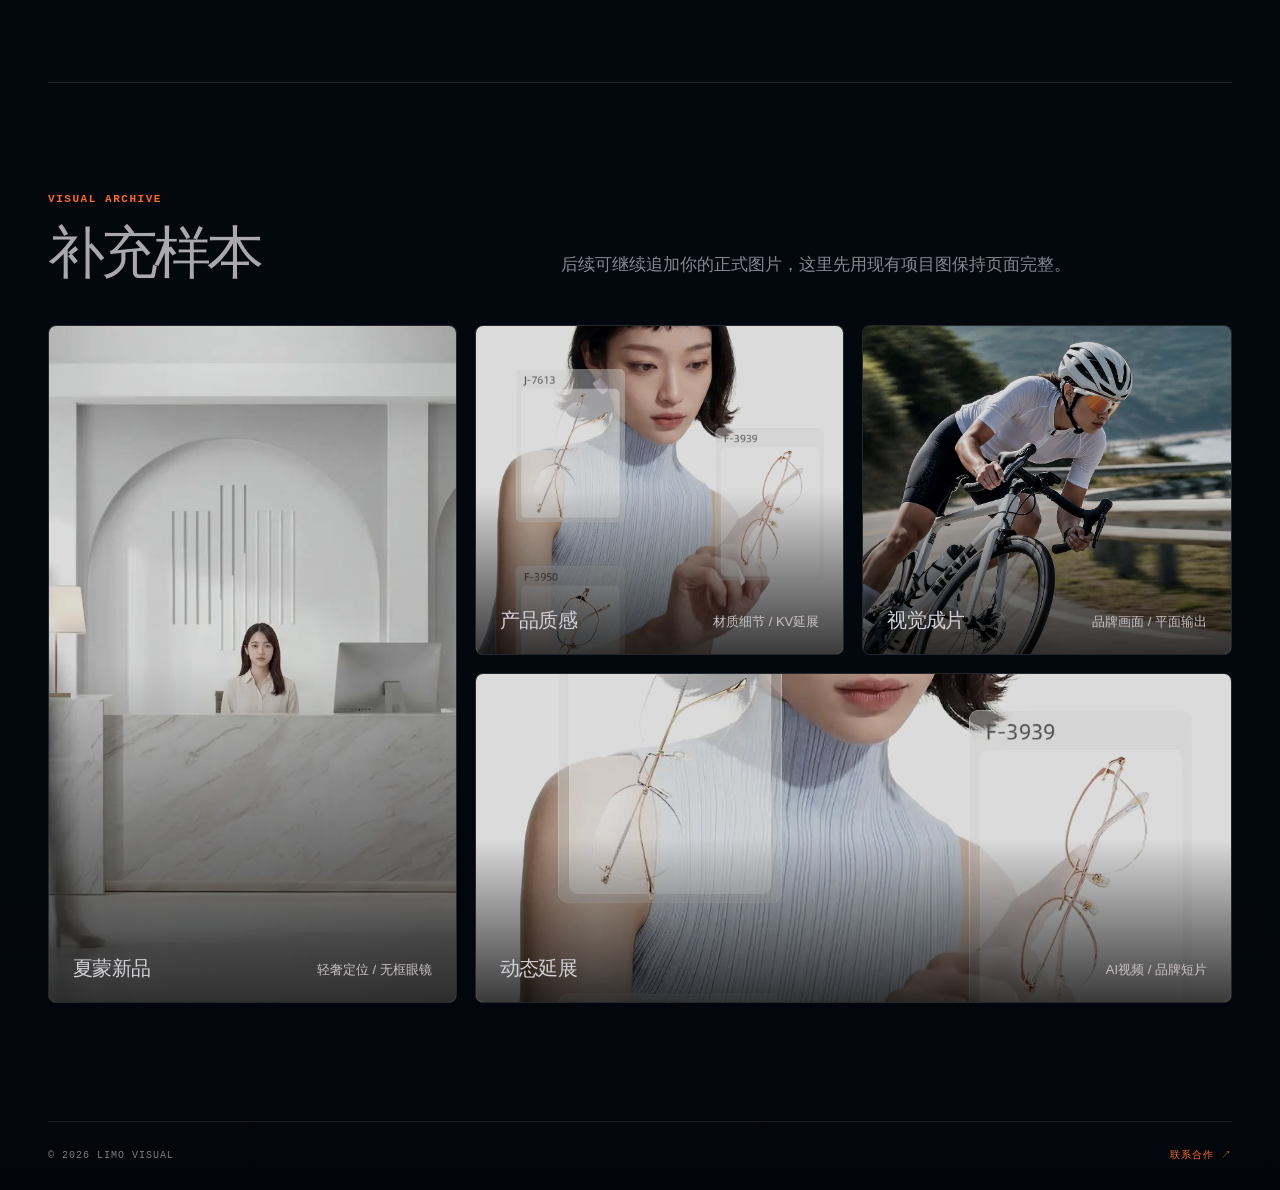
==== commit 2a0e204b: "Replace wide carousel with set three works" ====
--- a/ai-brand-visual.html
+++ b/ai-brand-visual.html
@@ -5,7 +5,7 @@
     <meta name="viewport" content="width=device-width, initial-scale=1.0" />
     <meta name="theme-color" content="#07080c" />
     <title>LIMO Visual | AI品牌视觉</title>
-    <link rel="stylesheet" href="/assets/ai-brand-visual.css?v=LIMO-BRAND-VISUAL-WIDE-SPACING-R1" />
+    <link rel="stylesheet" href="/assets/ai-brand-visual.css?v=LIMO-BRAND-VISUAL-WIDE-SET3-R1" />
   </head>
   <body>
     <div class="aurora-bg" aria-hidden="true">
@@ -150,7 +150,7 @@
                 <img src="/assets/ai-brand-wide-01.webp" alt="AI品牌视觉横屏大图 01" draggable="false" />
               </article>
               <article class="wide-slide" aria-label="横屏作品 02">
-                <img src="/assets/ai-brand-wide-02.webp?v=NOLOGO-R1" alt="AI品牌视觉横屏大图 02" draggable="false" />
+                <img src="/assets/ai-brand-wide-02.webp" alt="AI品牌视觉横屏大图 02" draggable="false" />
               </article>
               <article class="wide-slide" aria-label="横屏作品 03">
                 <img src="/assets/ai-brand-wide-03.webp" alt="AI品牌视觉横屏大图 03" draggable="false" />
@@ -160,6 +160,9 @@
               </article>
               <article class="wide-slide" aria-label="横屏作品 05">
                 <img src="/assets/ai-brand-wide-05.webp" alt="AI品牌视觉横屏大图 05" draggable="false" />
+              </article>
+              <article class="wide-slide" aria-label="横屏作品 06">
+                <img src="/assets/ai-brand-wide-06.webp" alt="AI品牌视觉横屏大图 06" draggable="false" />
               </article>
             </div>
           </div>
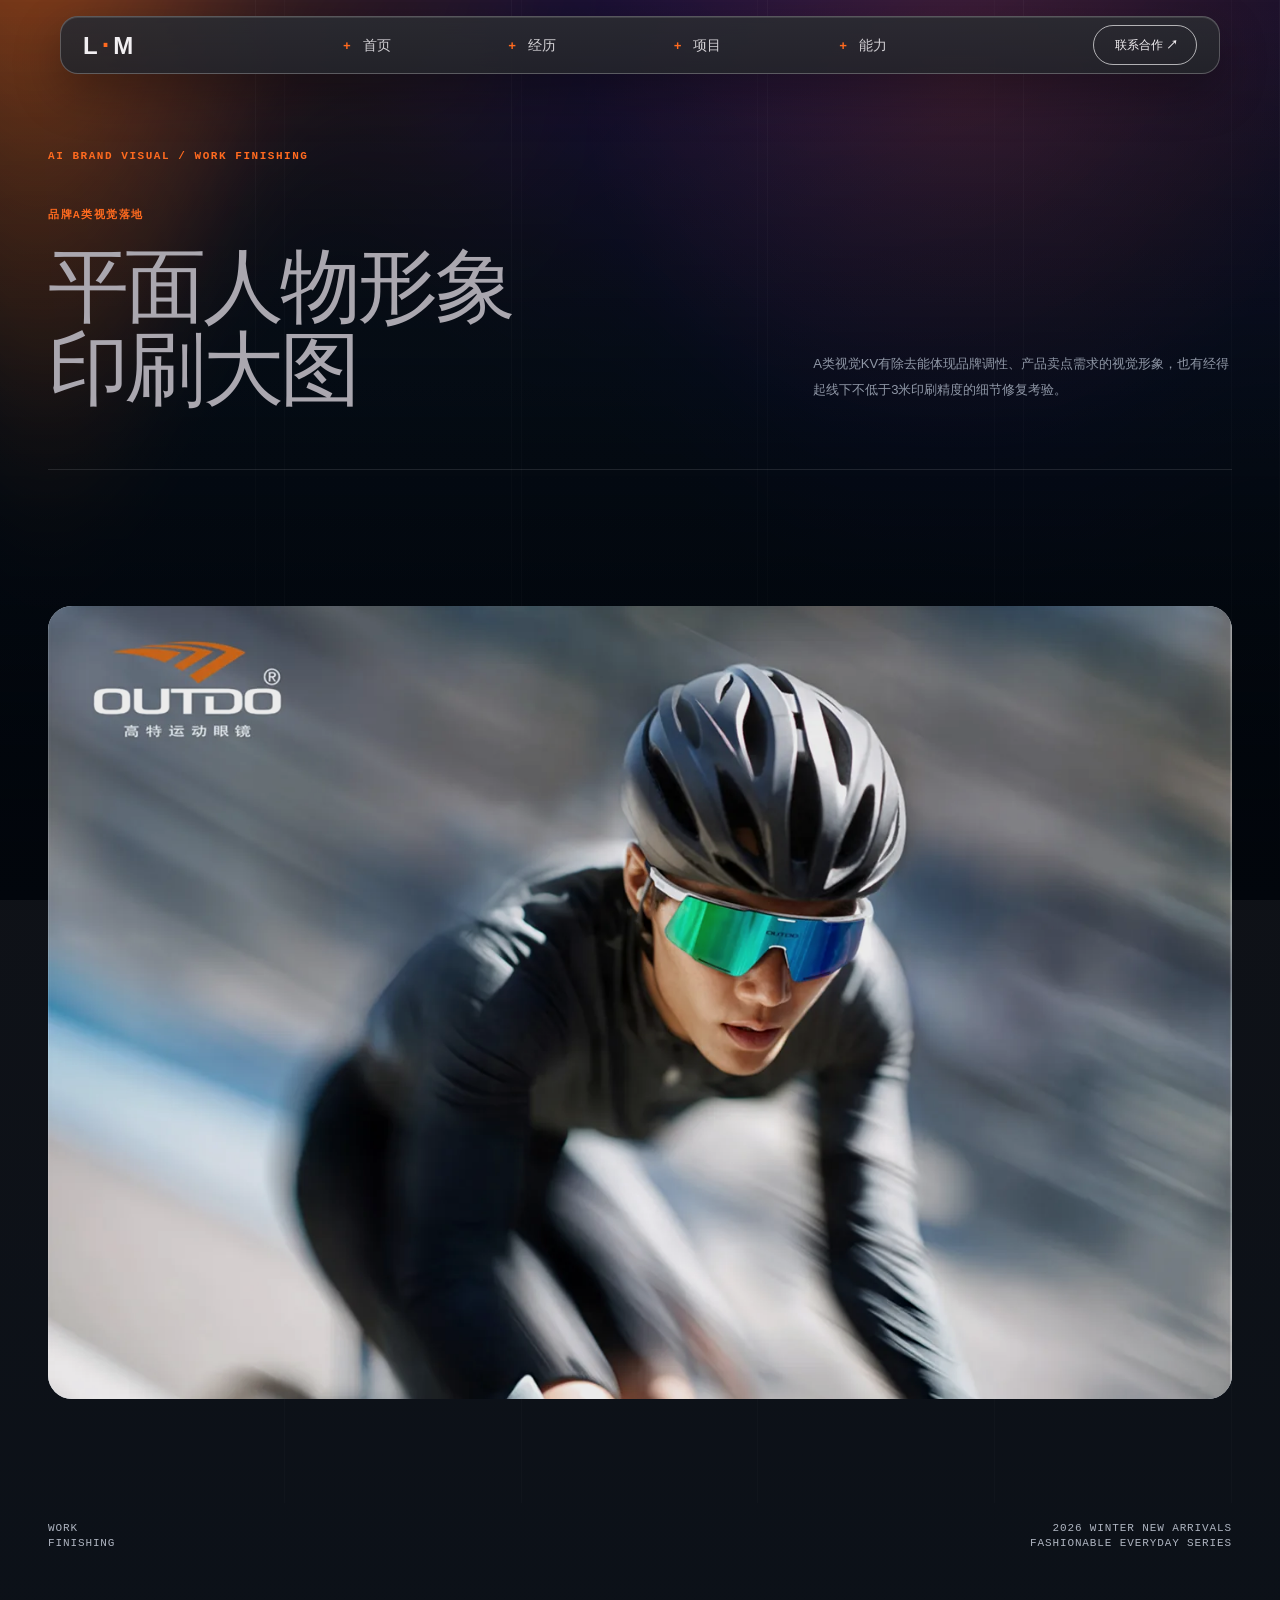
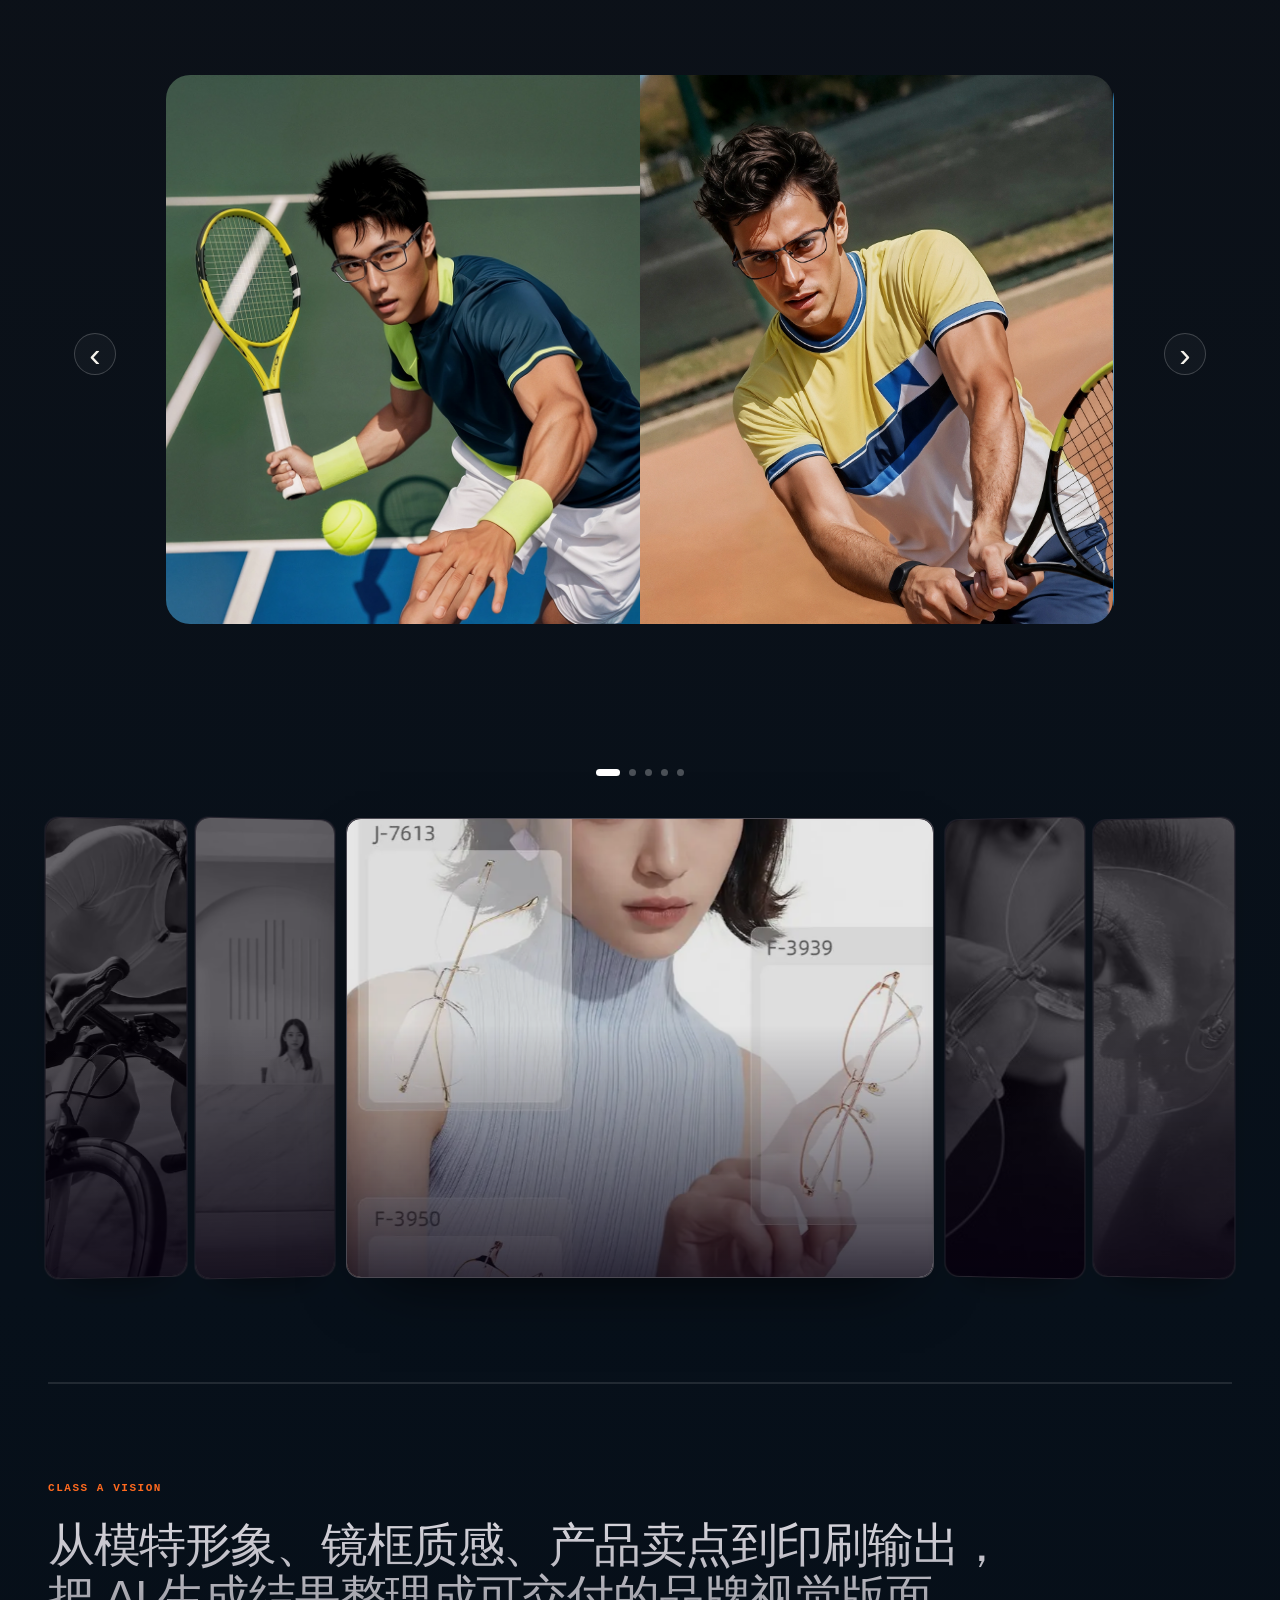
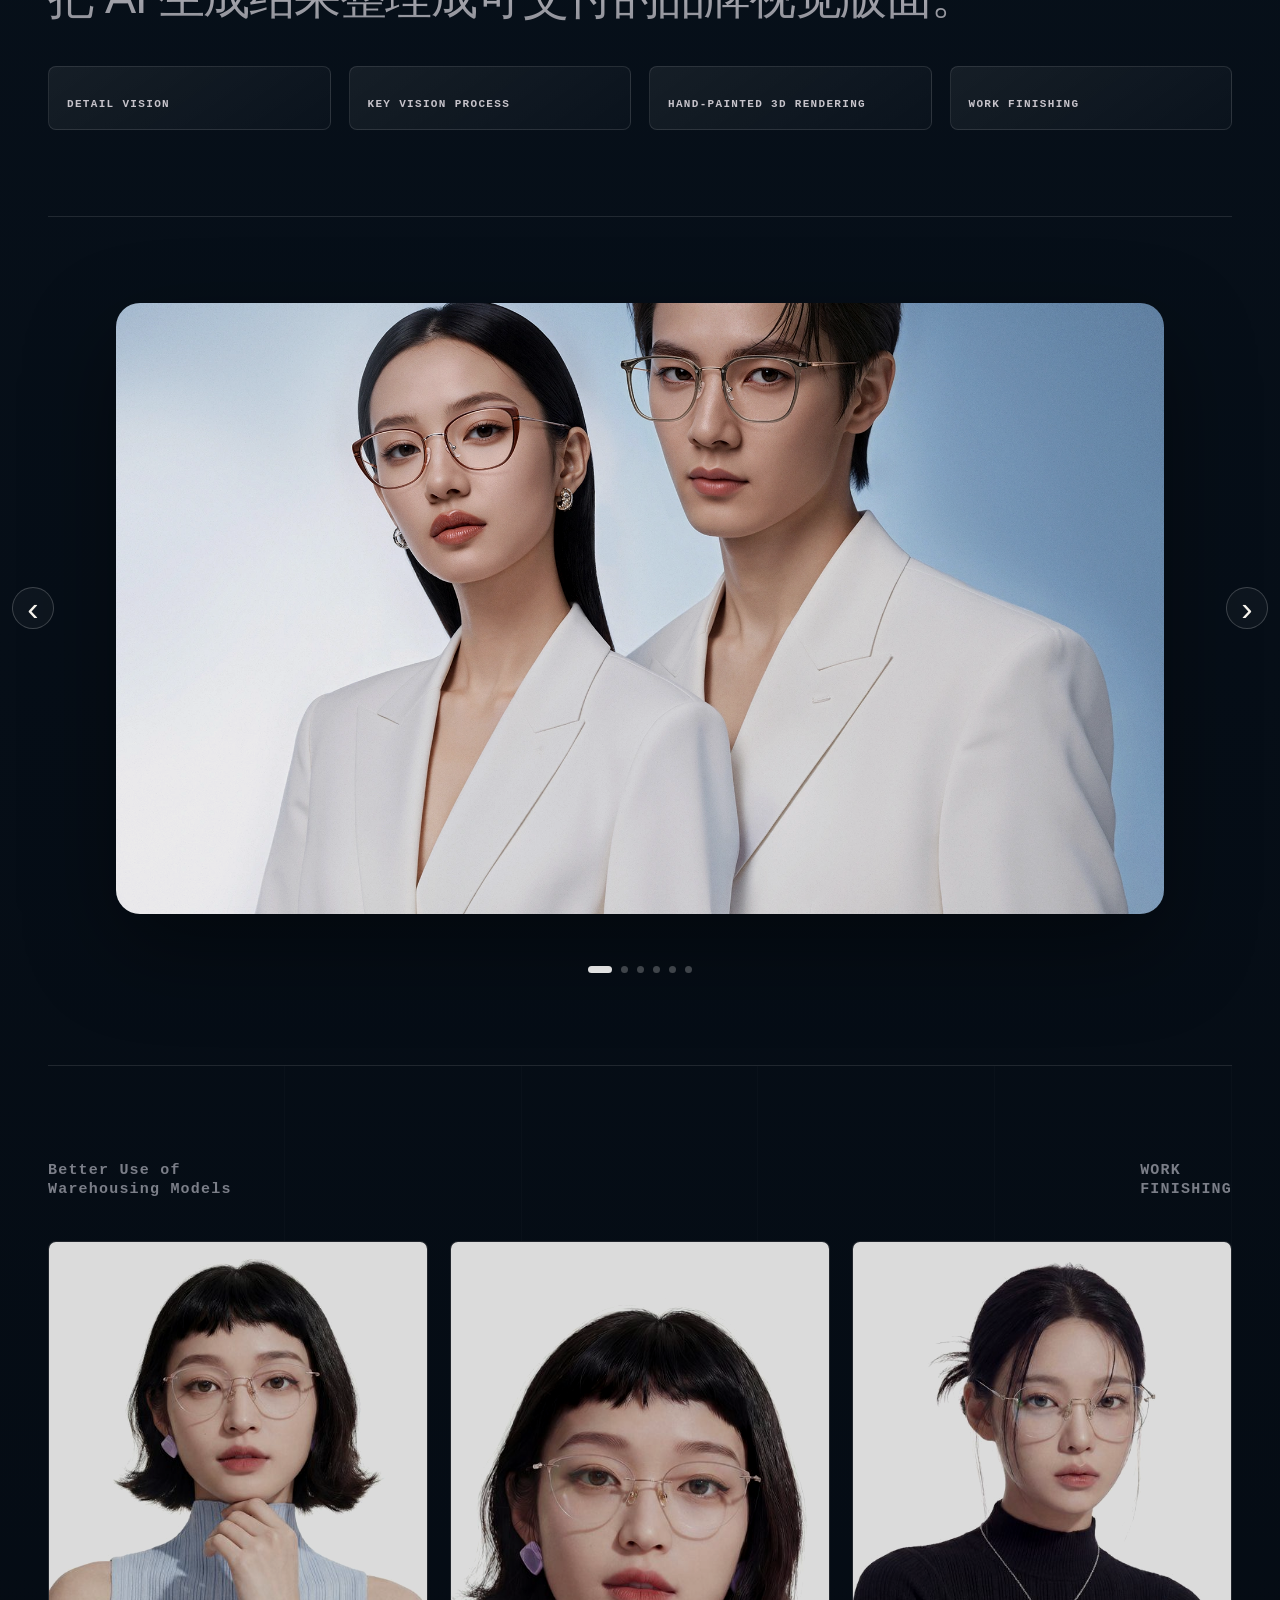
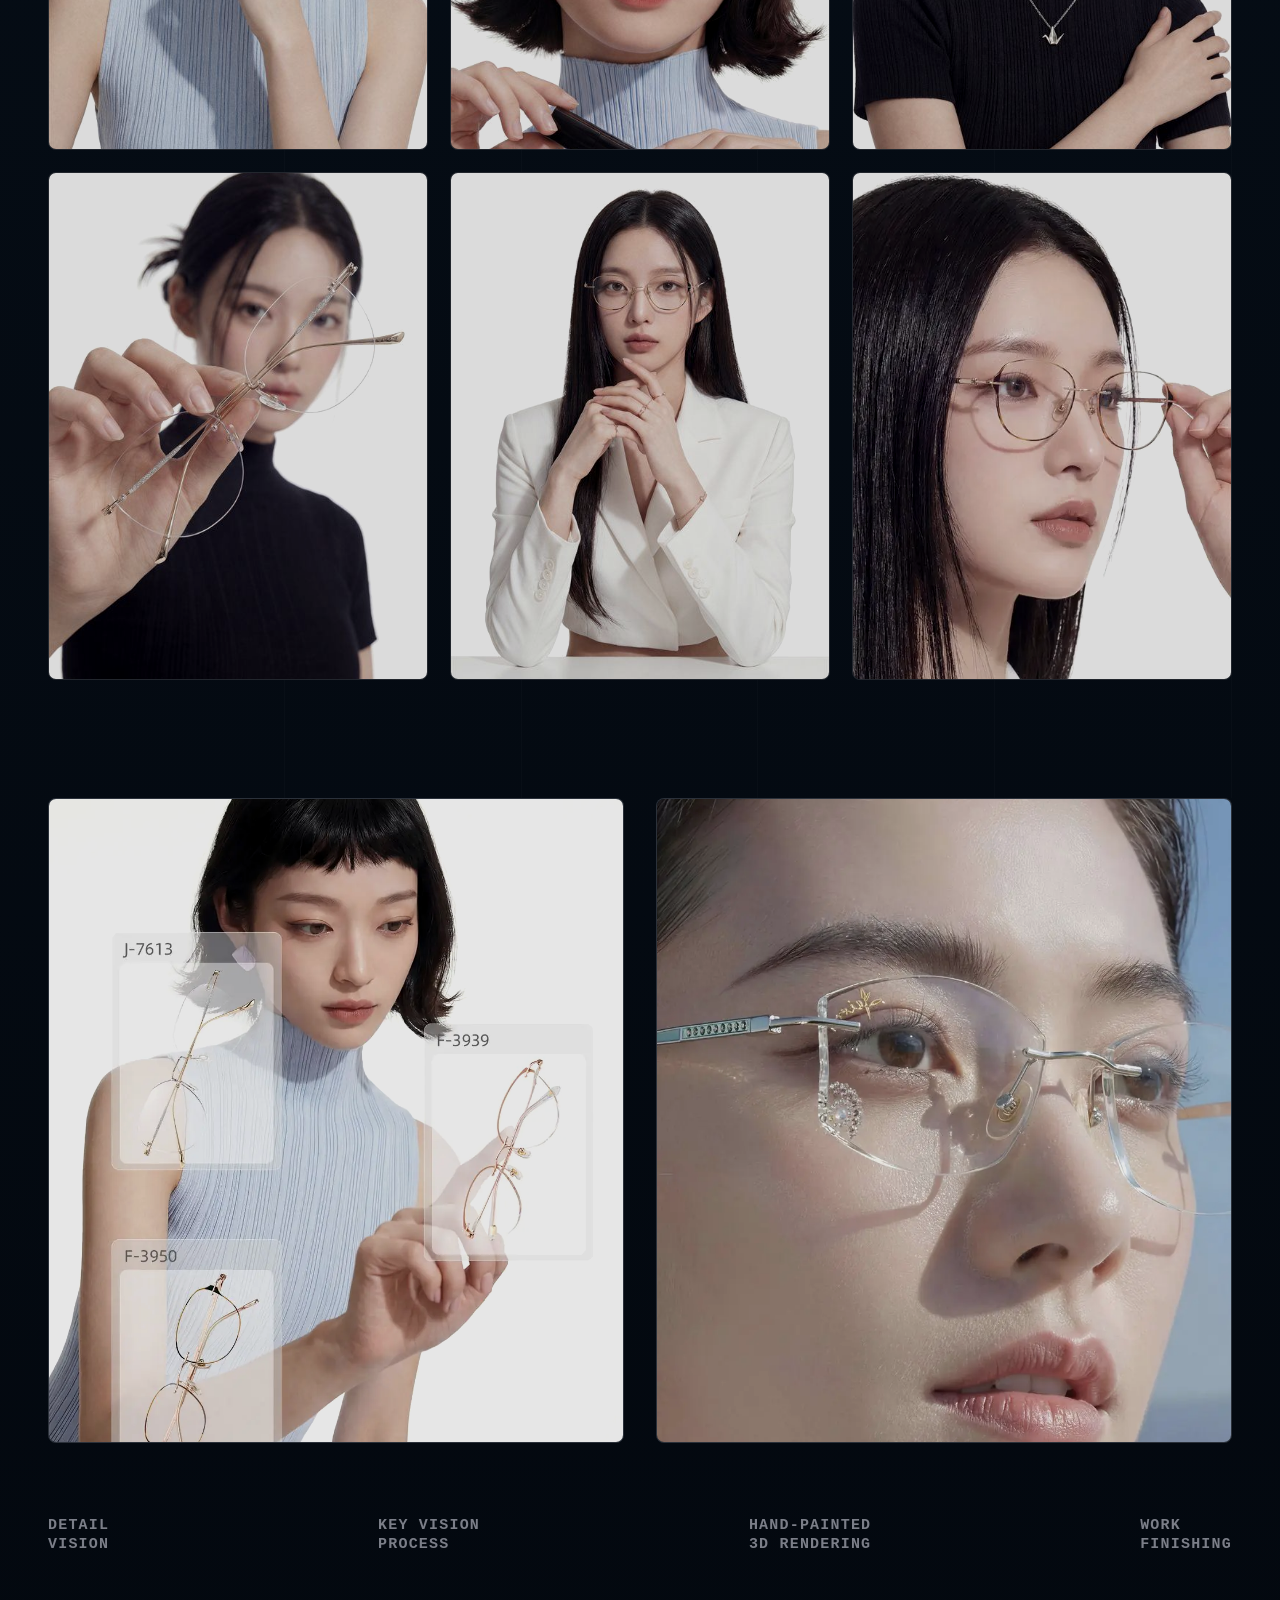
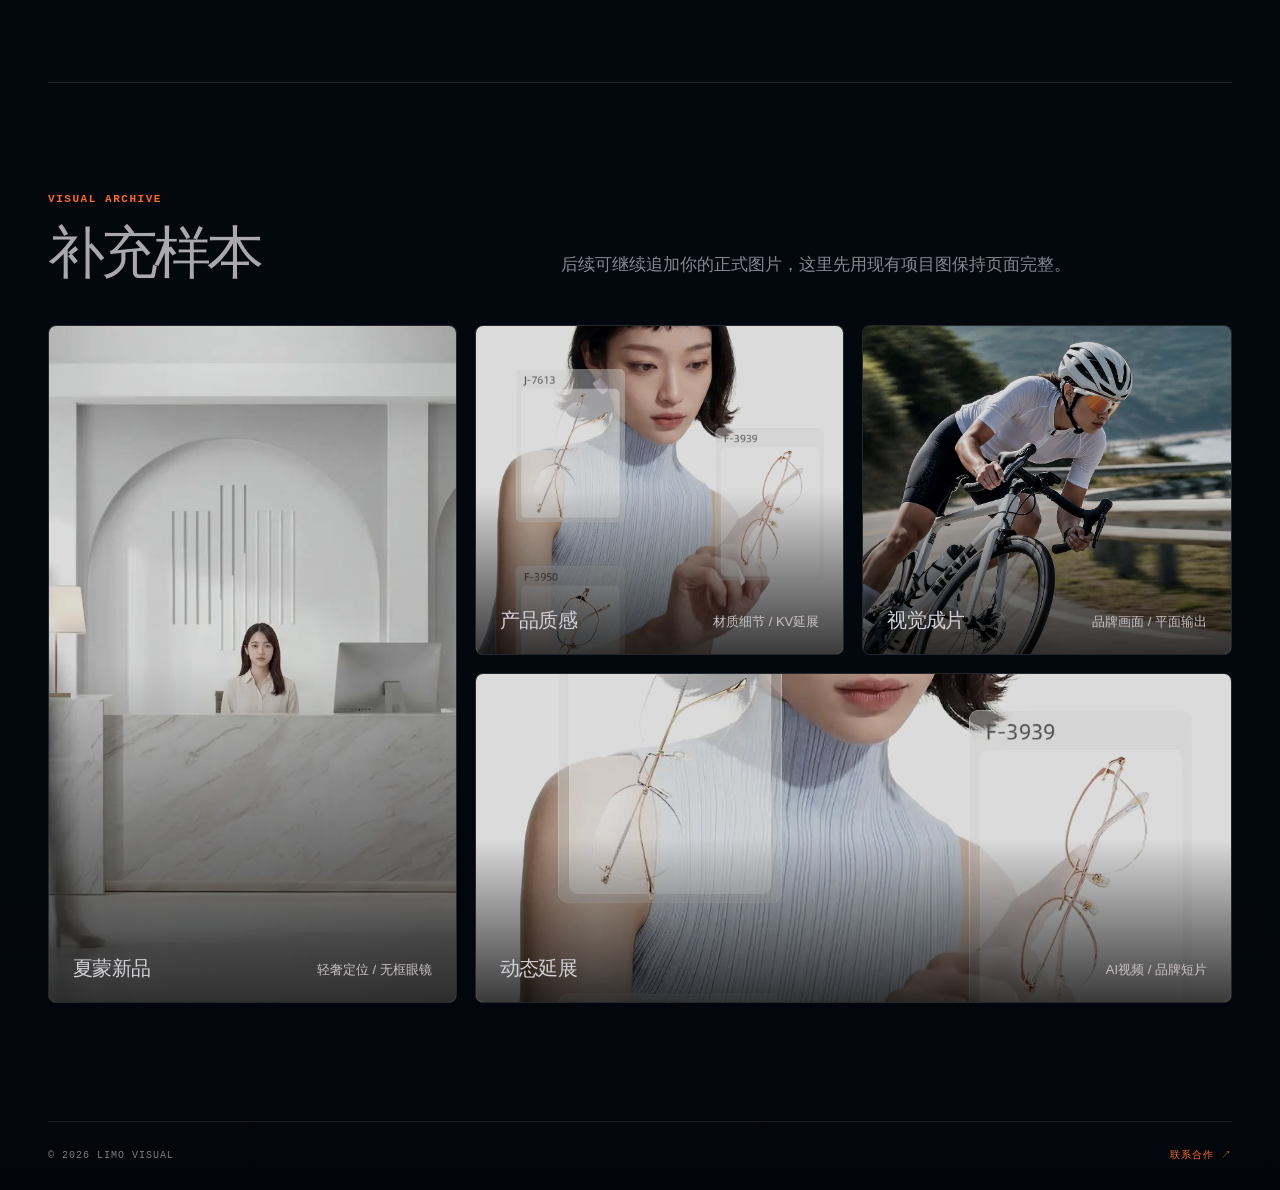
==== commit 06e793ac: "Use strict set three assets for AI brand wide carousel" ====
--- a/ai-brand-visual.html
+++ b/ai-brand-visual.html
@@ -5,7 +5,7 @@
     <meta name="viewport" content="width=device-width, initial-scale=1.0" />
     <meta name="theme-color" content="#07080c" />
     <title>LIMO Visual | AI品牌视觉</title>
-    <link rel="stylesheet" href="/assets/ai-brand-visual.css?v=LIMO-BRAND-VISUAL-WIDE-SET3-R1" />
+    <link rel="stylesheet" href="/assets/ai-brand-visual.css?v=LIMO-BRAND-VISUAL-STRICT-SET3-R1" />
   </head>
   <body>
     <div class="aurora-bg" aria-hidden="true">
@@ -24,7 +24,7 @@
     <div class="nav-skills-menu" aria-label="能力列表">
       <a href="/index-recover.html#strength" data-skill="AI视频"><i aria-hidden="true"></i>AI视频</a>
       <a href="/ai-brand-visual.html" data-skill="AI品牌视觉"><i aria-hidden="true"></i>AI品牌视觉</a>
-      <a href="/index-recover.html#strength" data-skill="品牌策划"><i aria-hidden="true"></i>品牌策划</a>
+      <a href="/brand-planning.html" data-skill="品牌策划"><i aria-hidden="true"></i>品牌策划</a>
       <a href="/three-dimension.html" data-skill="C4D三维"><i aria-hidden="true"></i>C4D三维</a>
       <a href="/three-dimension.html" data-skill="电商设计"><i aria-hidden="true"></i>电商设计</a>
     </div>
@@ -147,22 +147,22 @@
           <div class="wide-slider__viewport">
             <div class="wide-slider__track">
               <article class="wide-slide" aria-label="横屏作品 01">
-                <img src="/assets/ai-brand-wide-01.webp" alt="AI品牌视觉横屏大图 01" draggable="false" />
+                <img src="/assets/ai-brand-visual-set3-wide-01.webp" alt="AI品牌视觉横屏大图 01" draggable="false" />
               </article>
               <article class="wide-slide" aria-label="横屏作品 02">
-                <img src="/assets/ai-brand-wide-02.webp" alt="AI品牌视觉横屏大图 02" draggable="false" />
+                <img src="/assets/ai-brand-visual-set3-wide-02.webp" alt="AI品牌视觉横屏大图 02" draggable="false" />
               </article>
               <article class="wide-slide" aria-label="横屏作品 03">
-                <img src="/assets/ai-brand-wide-03.webp" alt="AI品牌视觉横屏大图 03" draggable="false" />
+                <img src="/assets/ai-brand-visual-set3-wide-03.webp" alt="AI品牌视觉横屏大图 03" draggable="false" />
               </article>
               <article class="wide-slide" aria-label="横屏作品 04">
-                <img src="/assets/ai-brand-wide-04.webp" alt="AI品牌视觉横屏大图 04" draggable="false" />
+                <img src="/assets/ai-brand-visual-set3-wide-04.webp" alt="AI品牌视觉横屏大图 04" draggable="false" />
               </article>
               <article class="wide-slide" aria-label="横屏作品 05">
-                <img src="/assets/ai-brand-wide-05.webp" alt="AI品牌视觉横屏大图 05" draggable="false" />
+                <img src="/assets/ai-brand-visual-set3-wide-05.webp" alt="AI品牌视觉横屏大图 05" draggable="false" />
               </article>
               <article class="wide-slide" aria-label="横屏作品 06">
-                <img src="/assets/ai-brand-wide-06.webp" alt="AI品牌视觉横屏大图 06" draggable="false" />
+                <img src="/assets/ai-brand-visual-set3-wide-06.webp" alt="AI品牌视觉横屏大图 06" draggable="false" />
               </article>
             </div>
           </div>
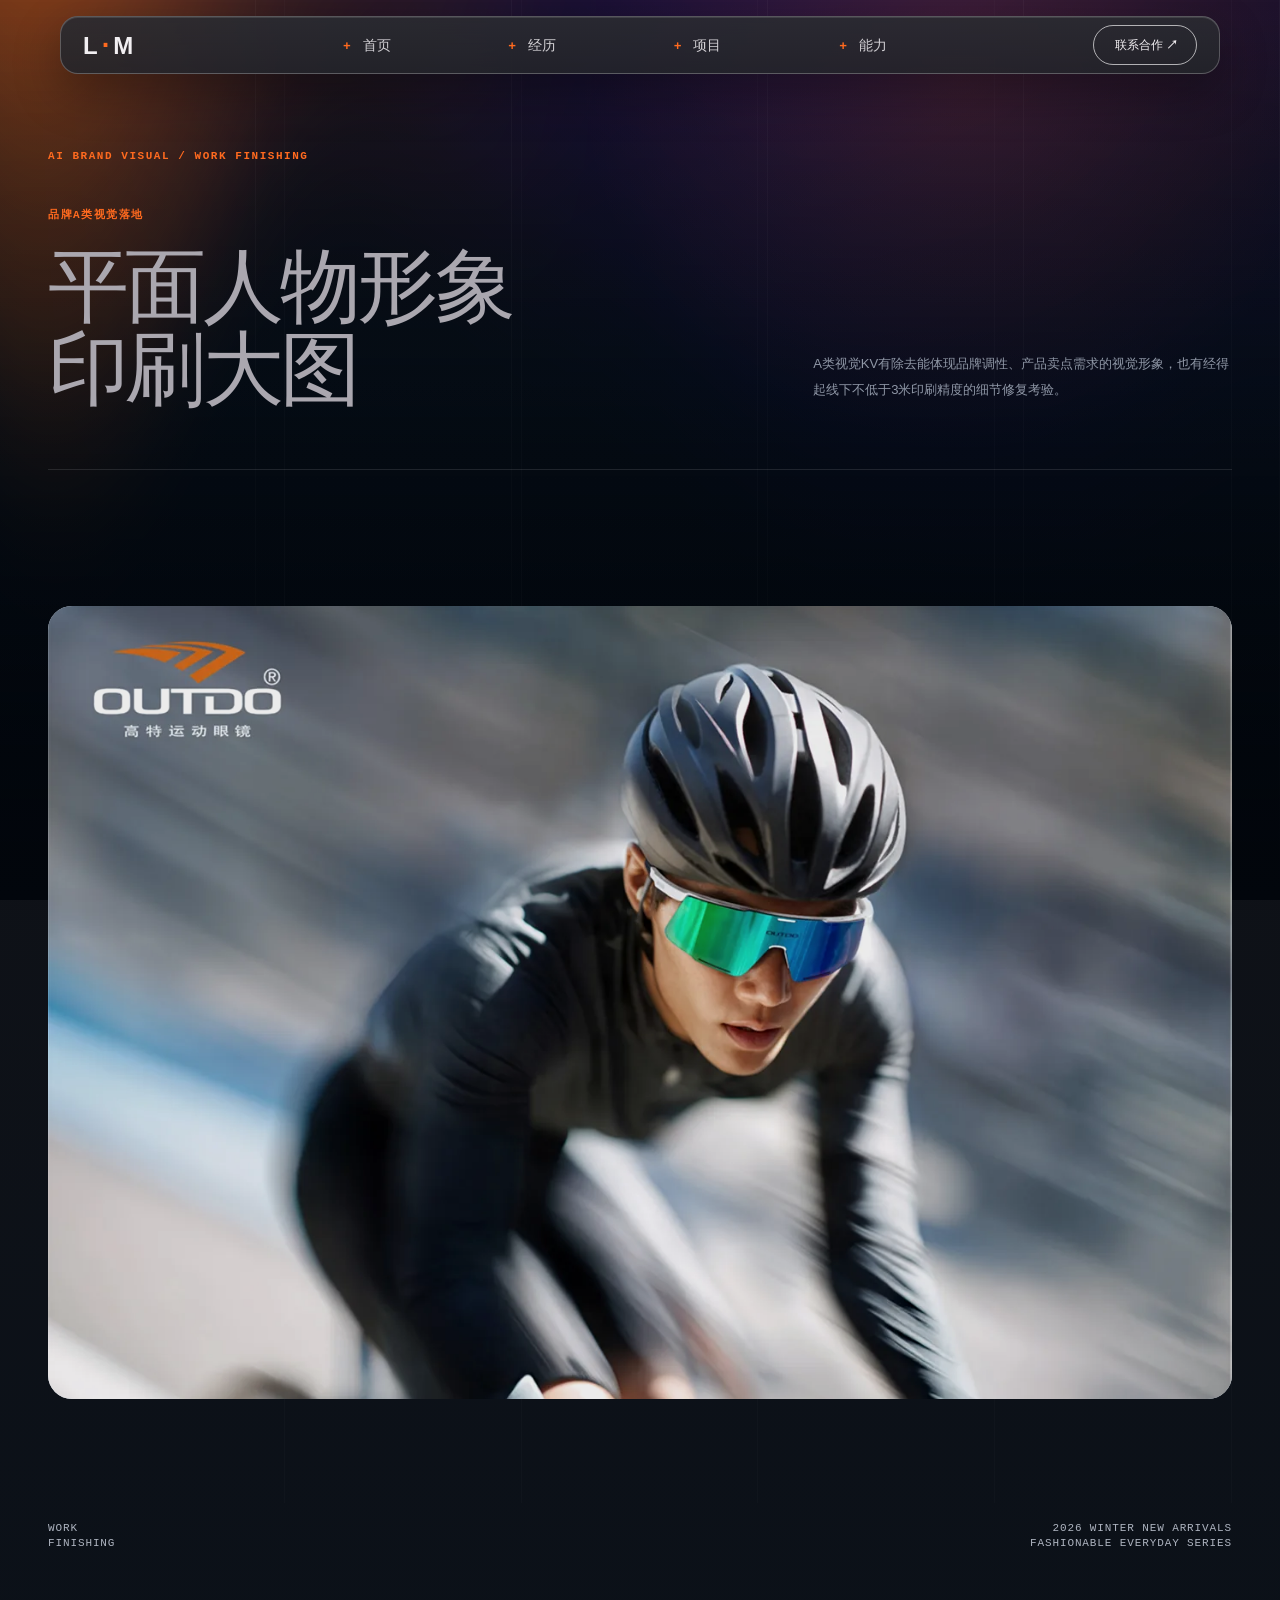
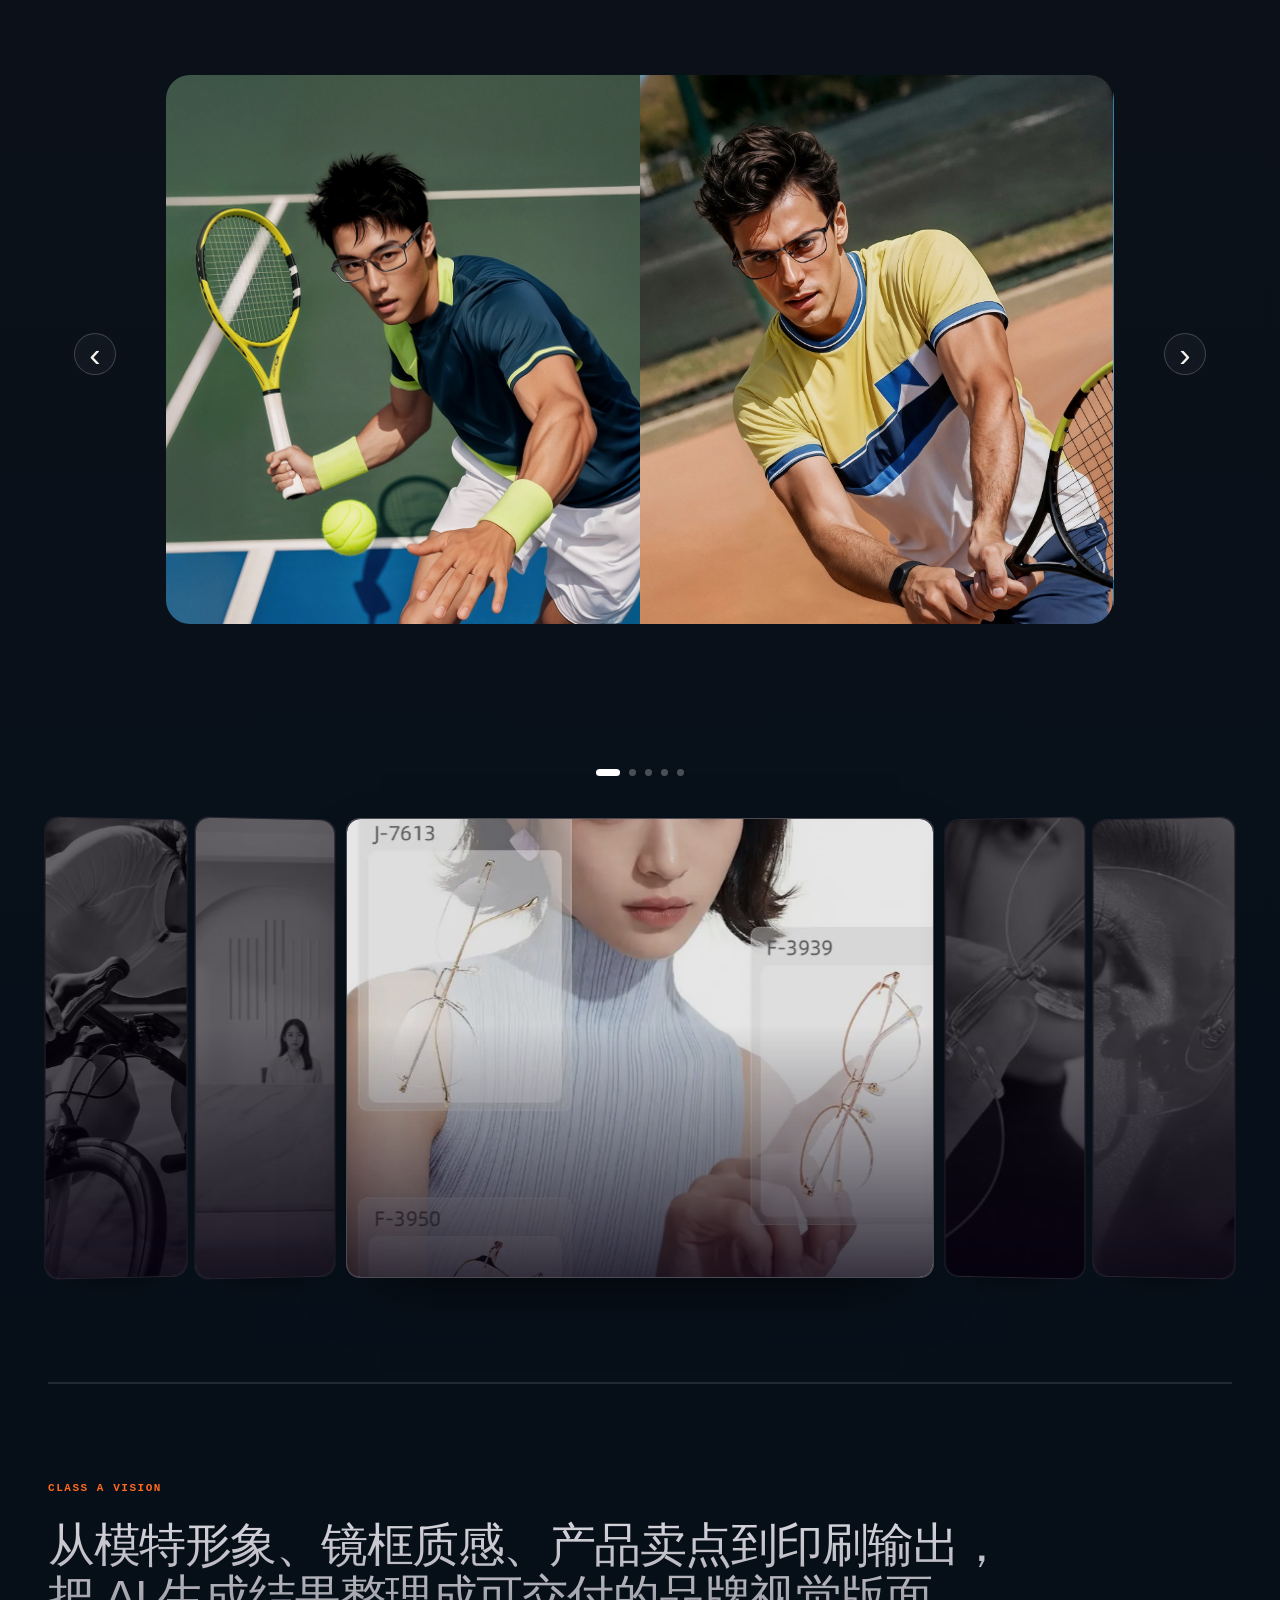
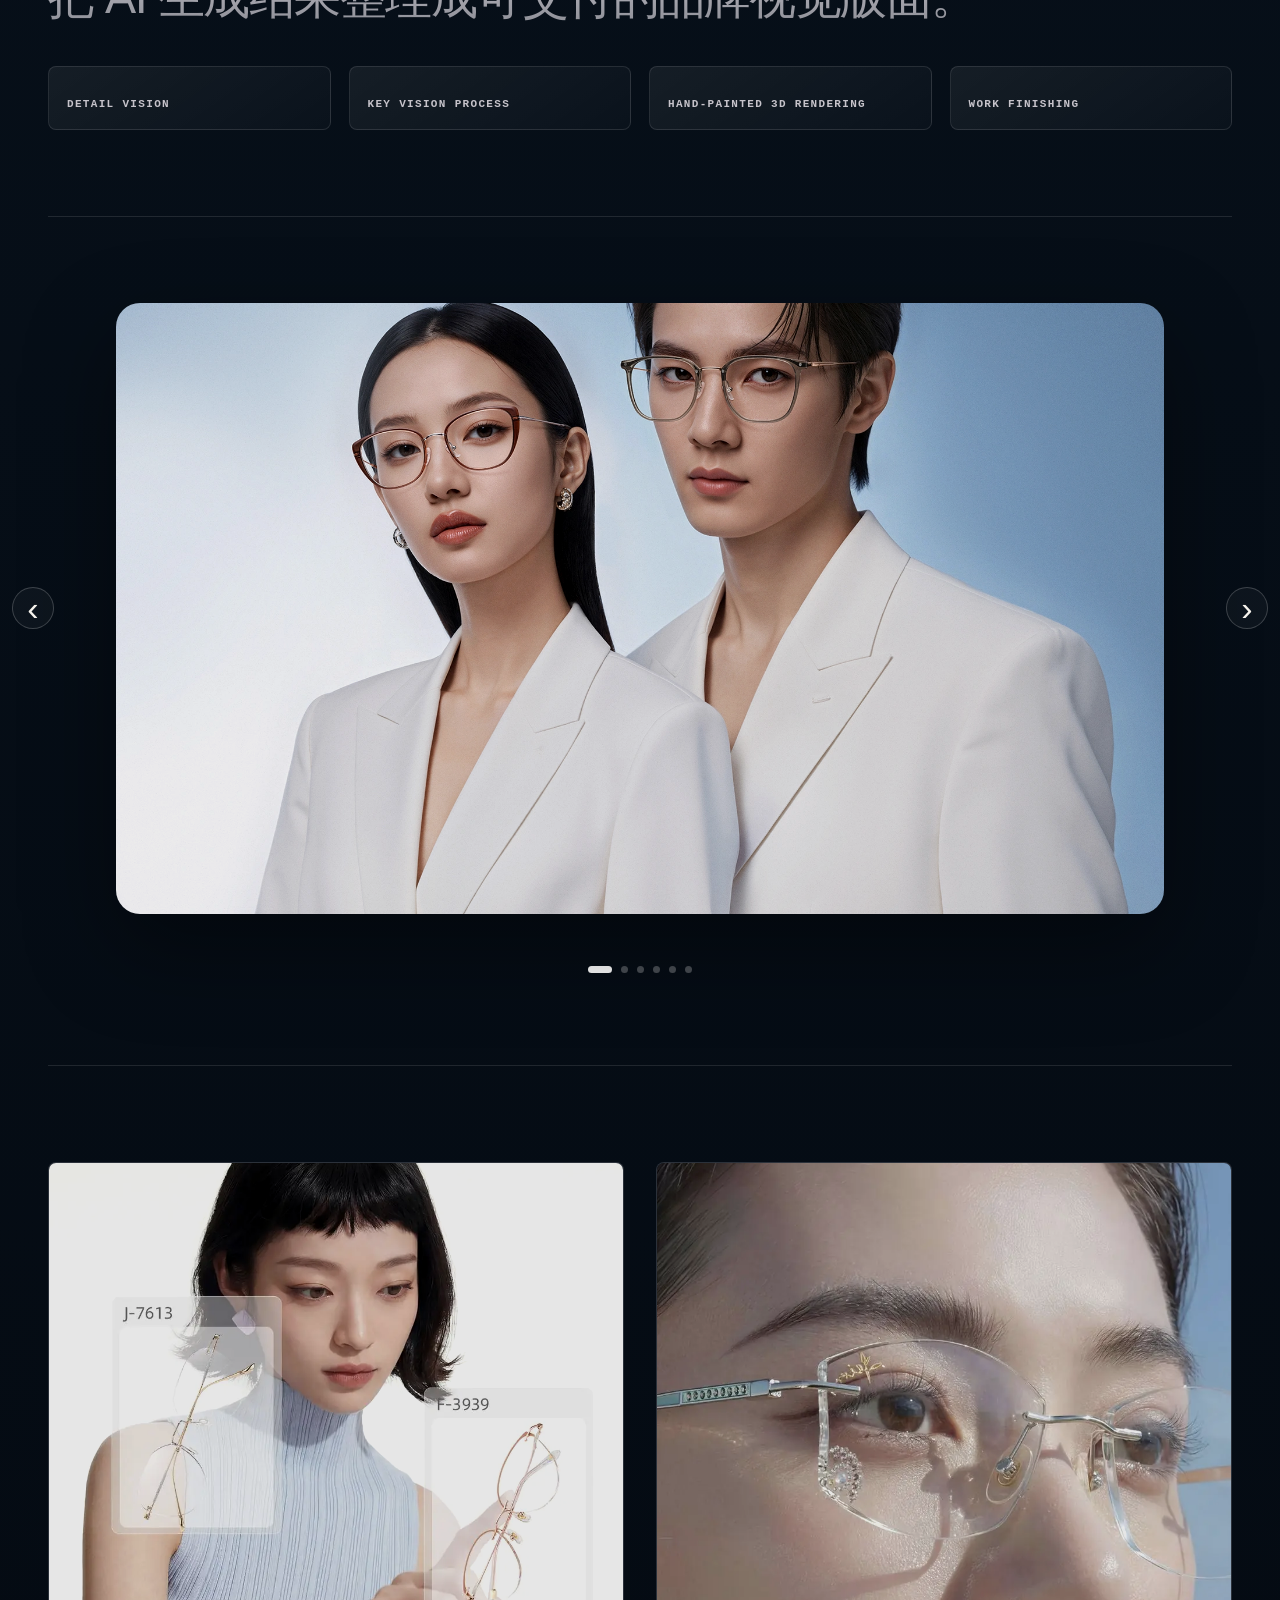
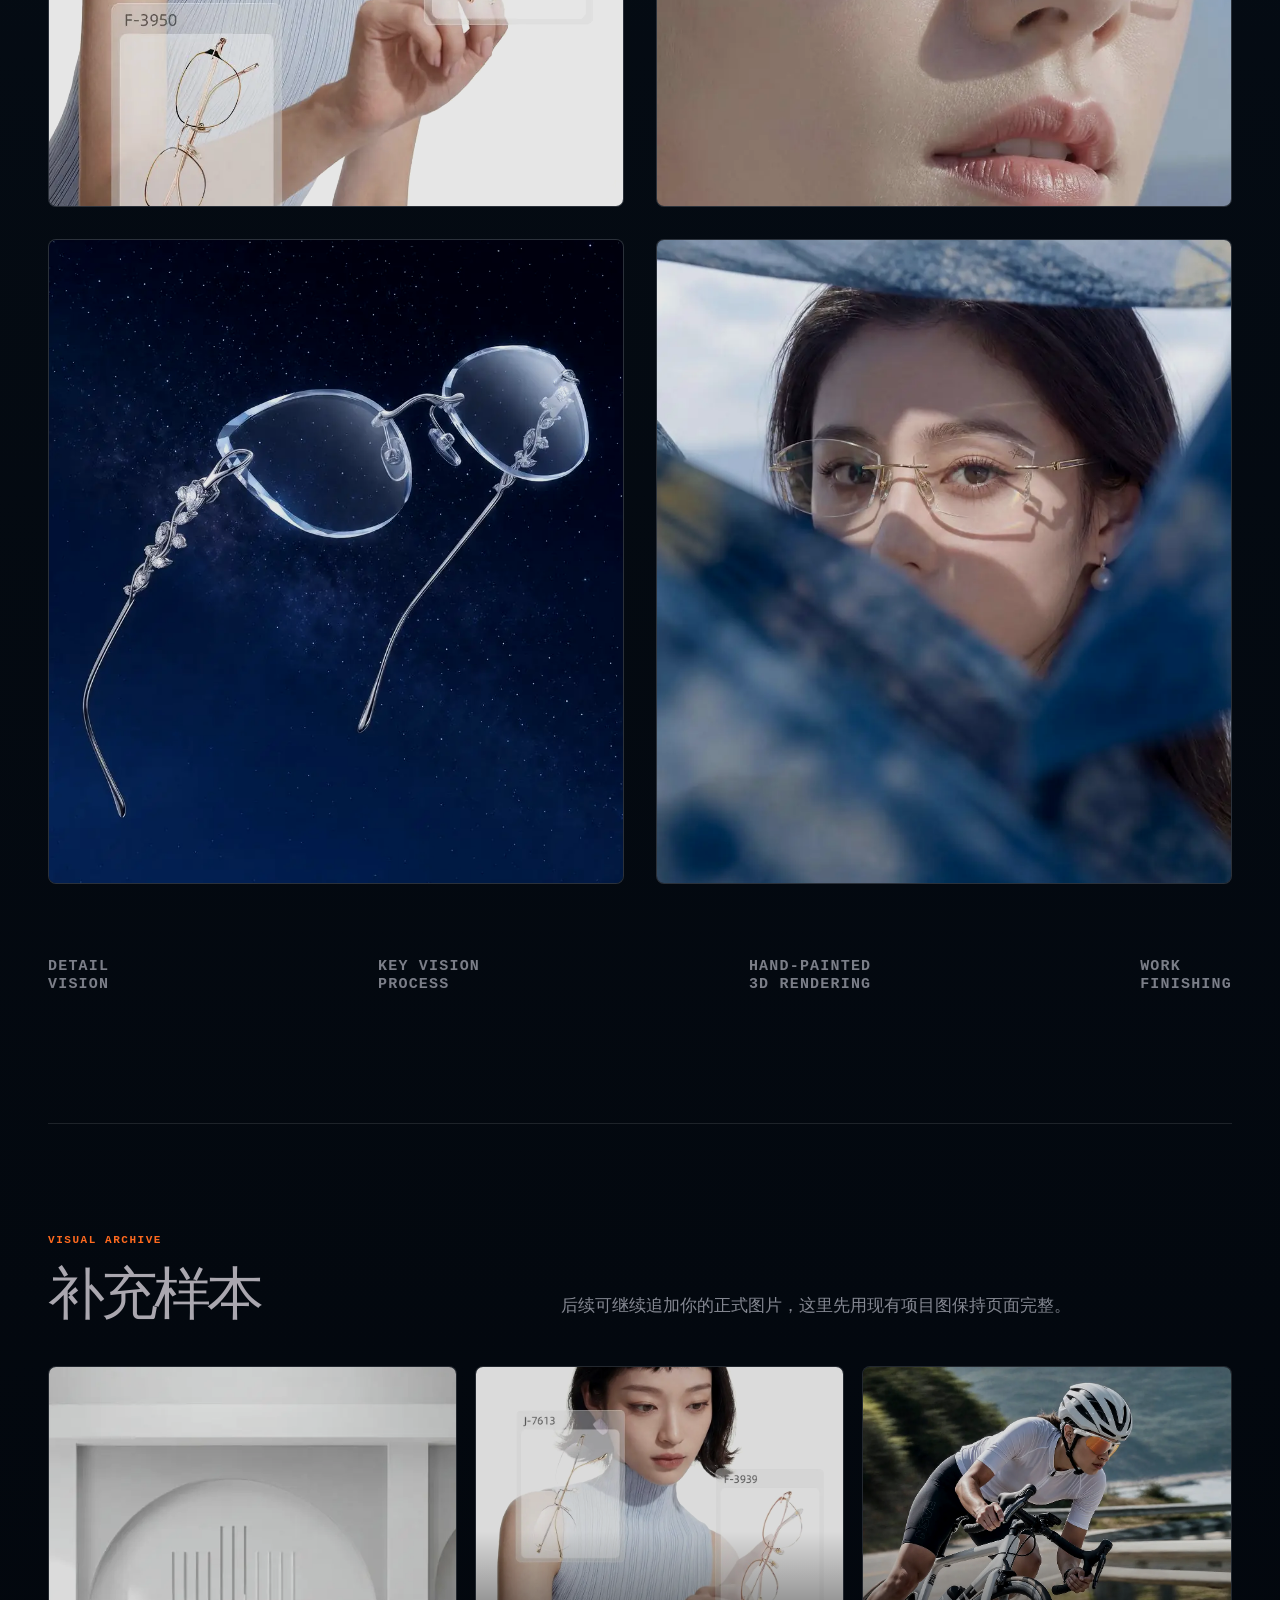
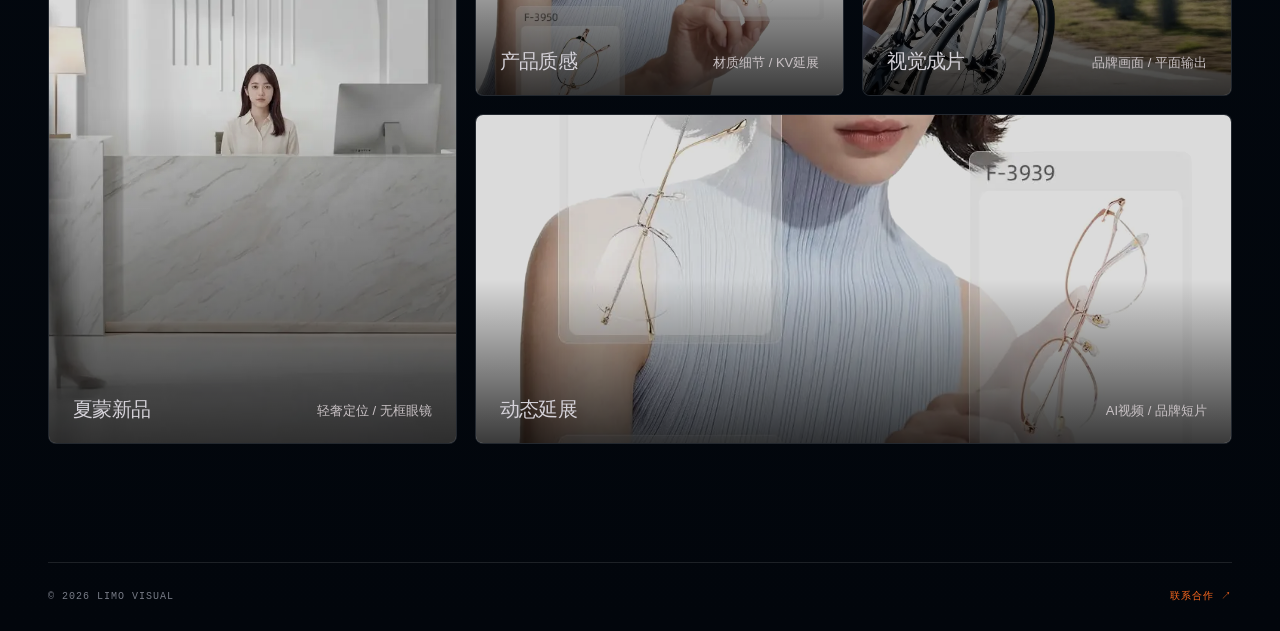
==== commit 9c93cb15: "Replace portrait wall with four product visuals" ====
--- a/ai-brand-visual.html
+++ b/ai-brand-visual.html
@@ -5,7 +5,7 @@
     <meta name="viewport" content="width=device-width, initial-scale=1.0" />
     <meta name="theme-color" content="#07080c" />
     <title>LIMO Visual | AI品牌视觉</title>
-    <link rel="stylesheet" href="/assets/ai-brand-visual.css?v=LIMO-BRAND-VISUAL-STRICT-SET3-R1" />
+    <link rel="stylesheet" href="/assets/ai-brand-visual.css?v=LIMO-BRAND-VISUAL-PRODUCT-FOUR-R1" />
   </head>
   <body>
     <div class="aurora-bg" aria-hidden="true">
@@ -171,27 +171,18 @@
         <div class="wide-slider__dots" aria-label="横屏轮播分页"></div>
       </section>
 
-      <section class="portrait-wall shell">
-        <div class="section-label">
-          <span>Better Use of<br />Warehousing Models</span>
-          <span>WORK<br />FINISHING</span>
-        </div>
-        <div class="portrait-grid">
-          <img src="/assets/mirage-fashion-thumb-01.jpg" alt="眼镜人物视觉样本一" />
-          <img src="/assets/mirage-fashion-thumb-02.jpg" alt="眼镜人物视觉样本二" />
-          <img src="/assets/mirage-fashion-thumb-03.jpg" alt="眼镜人物视觉样本三" />
-          <img src="/assets/mirage-fashion-thumb-04.jpg" alt="眼镜人物视觉样本四" />
-          <img src="/assets/mirage-fashion-thumb-05.jpg" alt="眼镜人物视觉样本五" />
-          <img src="/assets/mirage-fashion-thumb-06.webp" alt="眼镜人物视觉样本六" />
-        </div>
-      </section>
-
-      <section class="product-duo shell">
+      <section class="product-duo product-duo--expanded shell">
         <article>
           <img src="/assets/mirage-02-cover.webp" alt="眼镜产品细节视觉一" />
         </article>
         <article>
           <img src="/assets/archive-glasses-close-01.webp" alt="眼镜产品细节视觉二" />
+        </article>
+        <article>
+          <img src="/assets/mirage-01-cover.webp" alt="眼镜产品细节视觉三" />
+        </article>
+        <article>
+          <img src="/assets/mirage-03-cover.webp" alt="眼镜产品细节视觉四" />
         </article>
         <div class="section-label product-label">
           <span>DETAIL<br />VISION</span>
--- a/assets/ai-brand-visual.css
+++ b/assets/ai-brand-visual.css
@@ -677,6 +677,10 @@
   padding:0 0 128px;
 }
 
+.product-duo--expanded{
+  padding-top:96px;
+}
+
 .product-duo{
   display:grid;
   grid-template-columns:1fr 1fr;
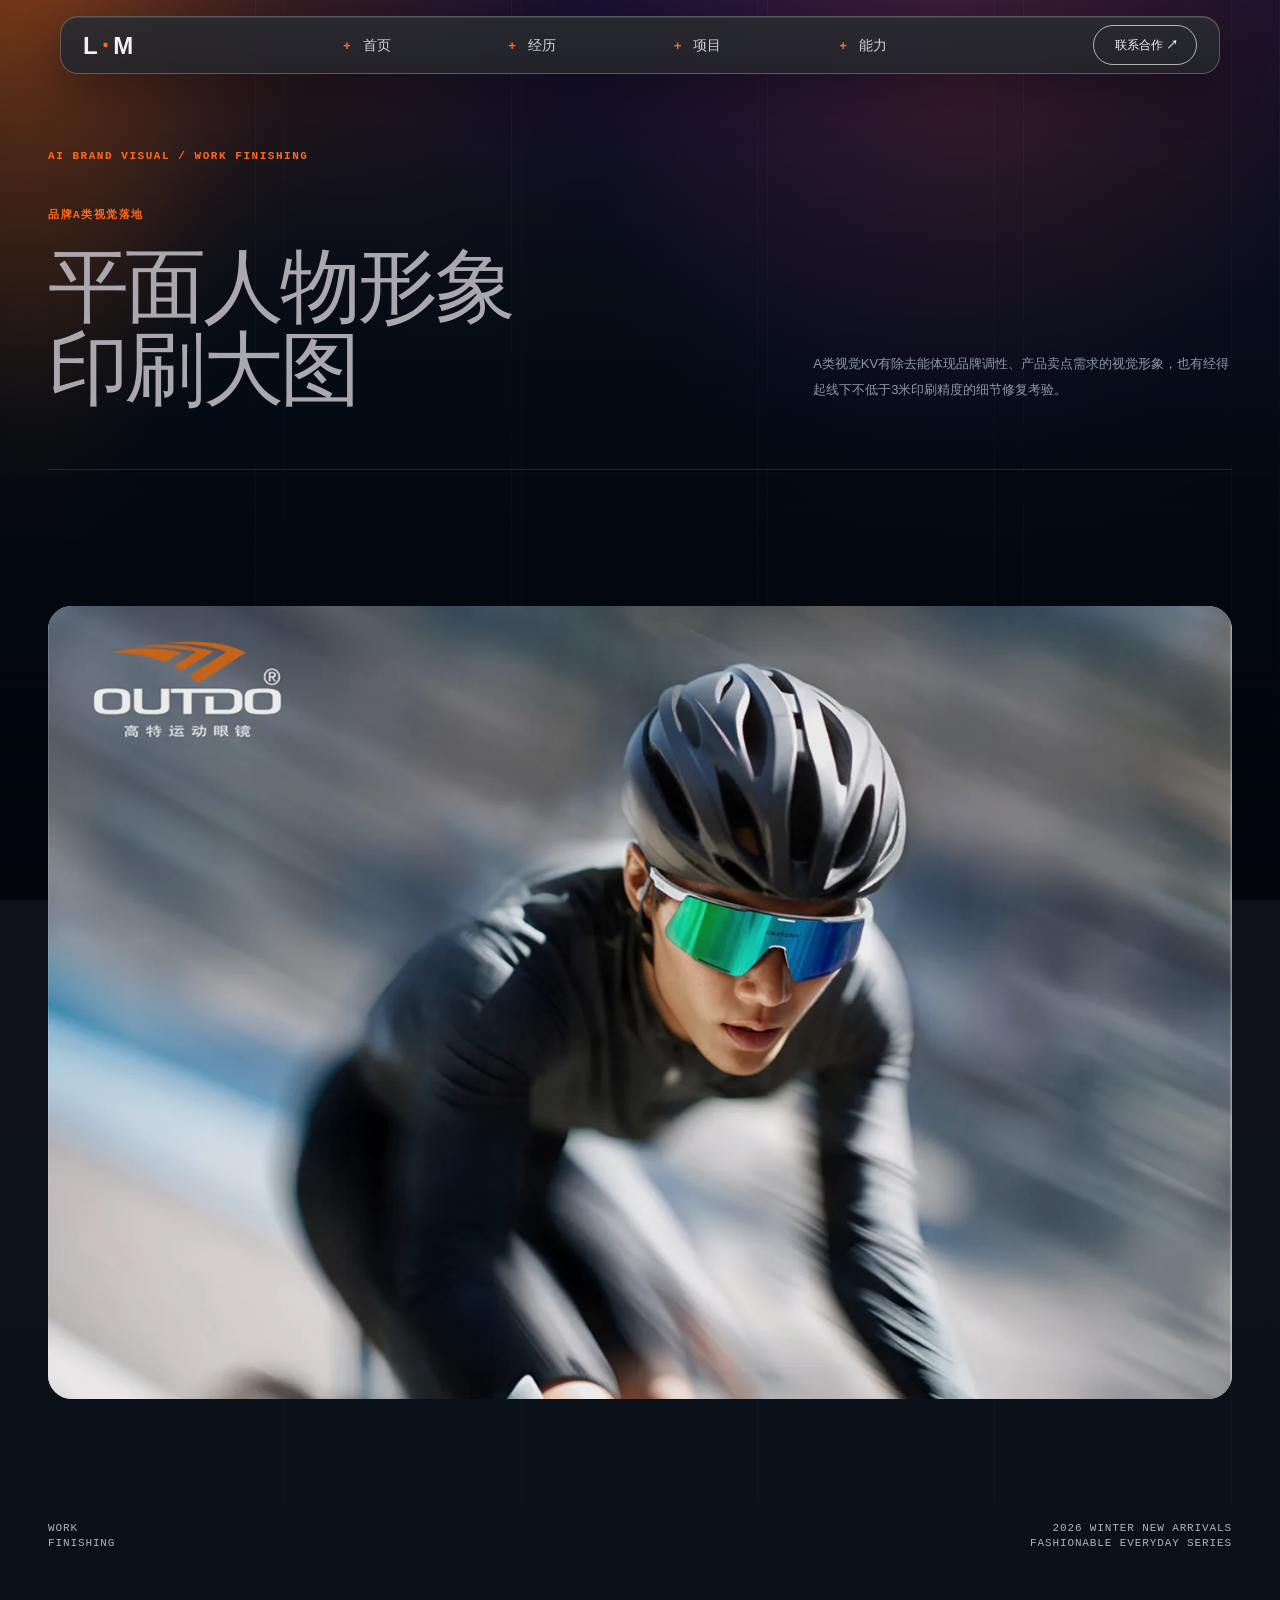
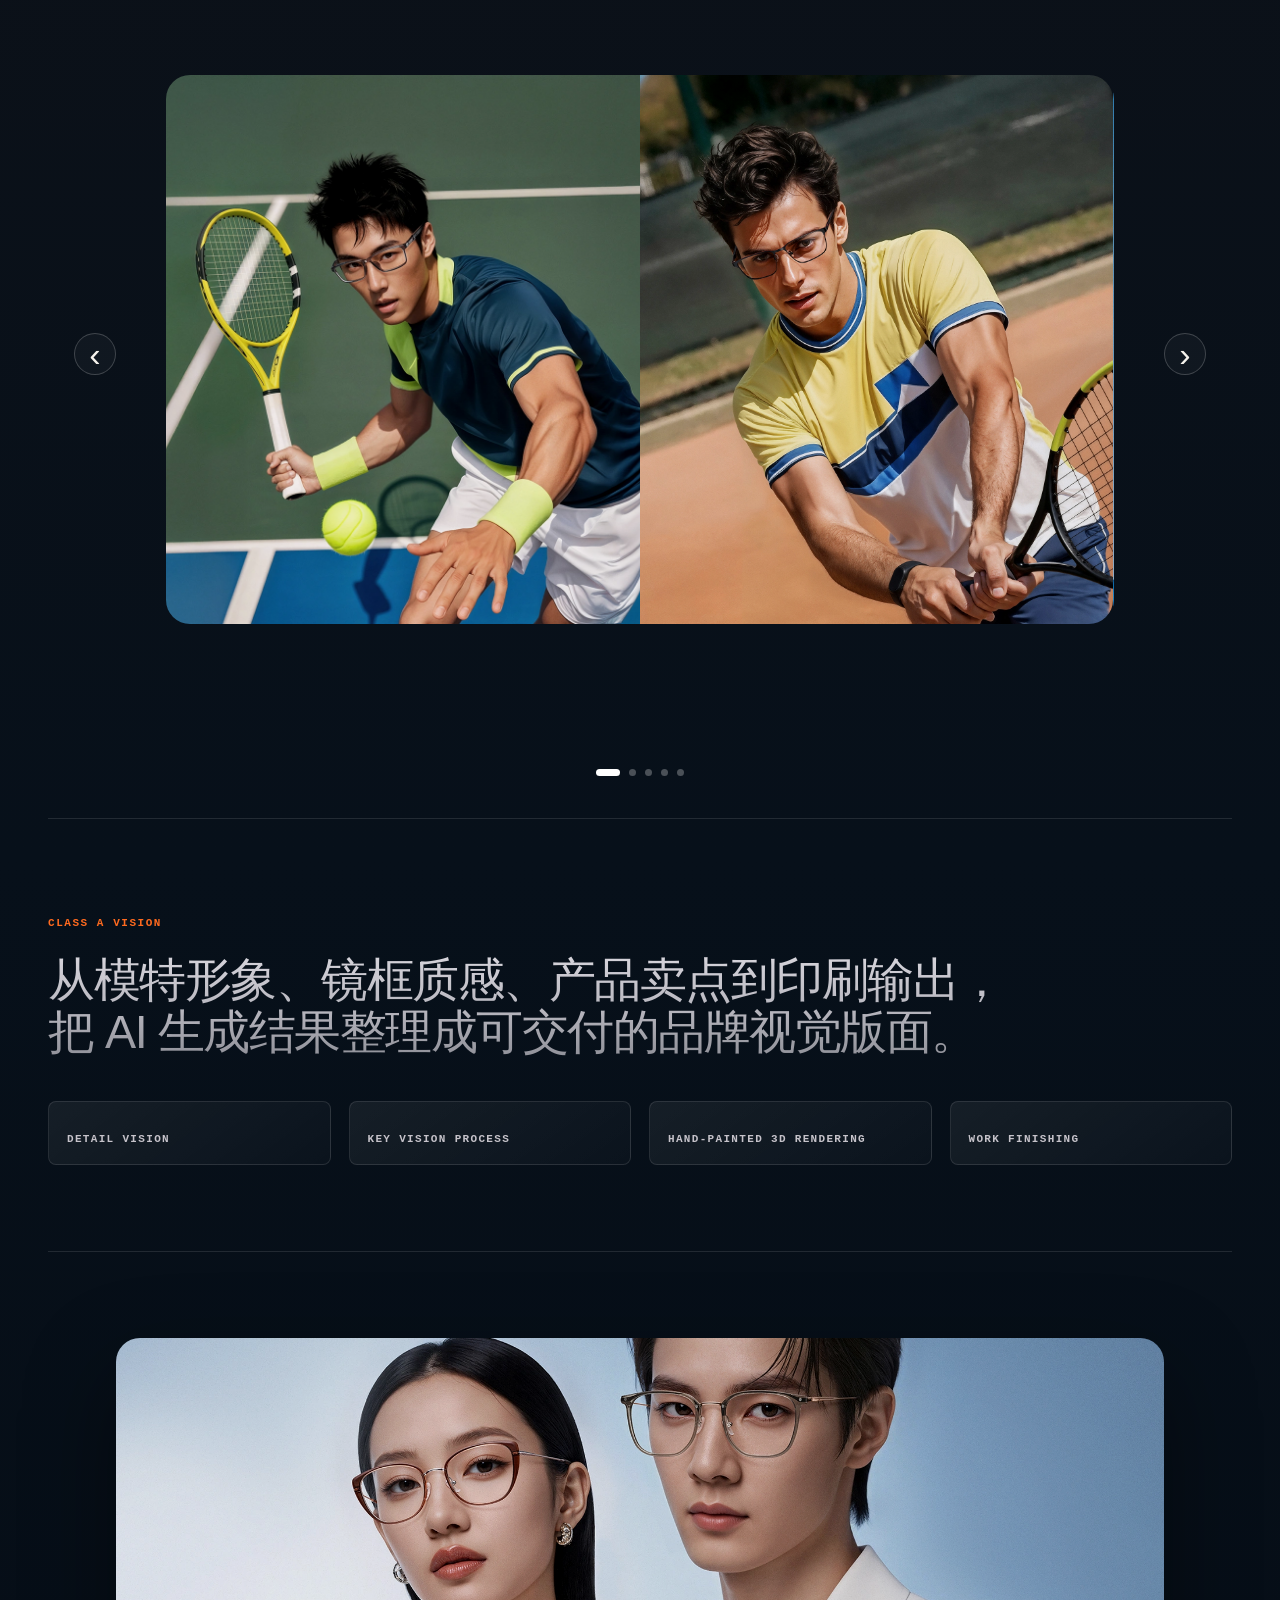
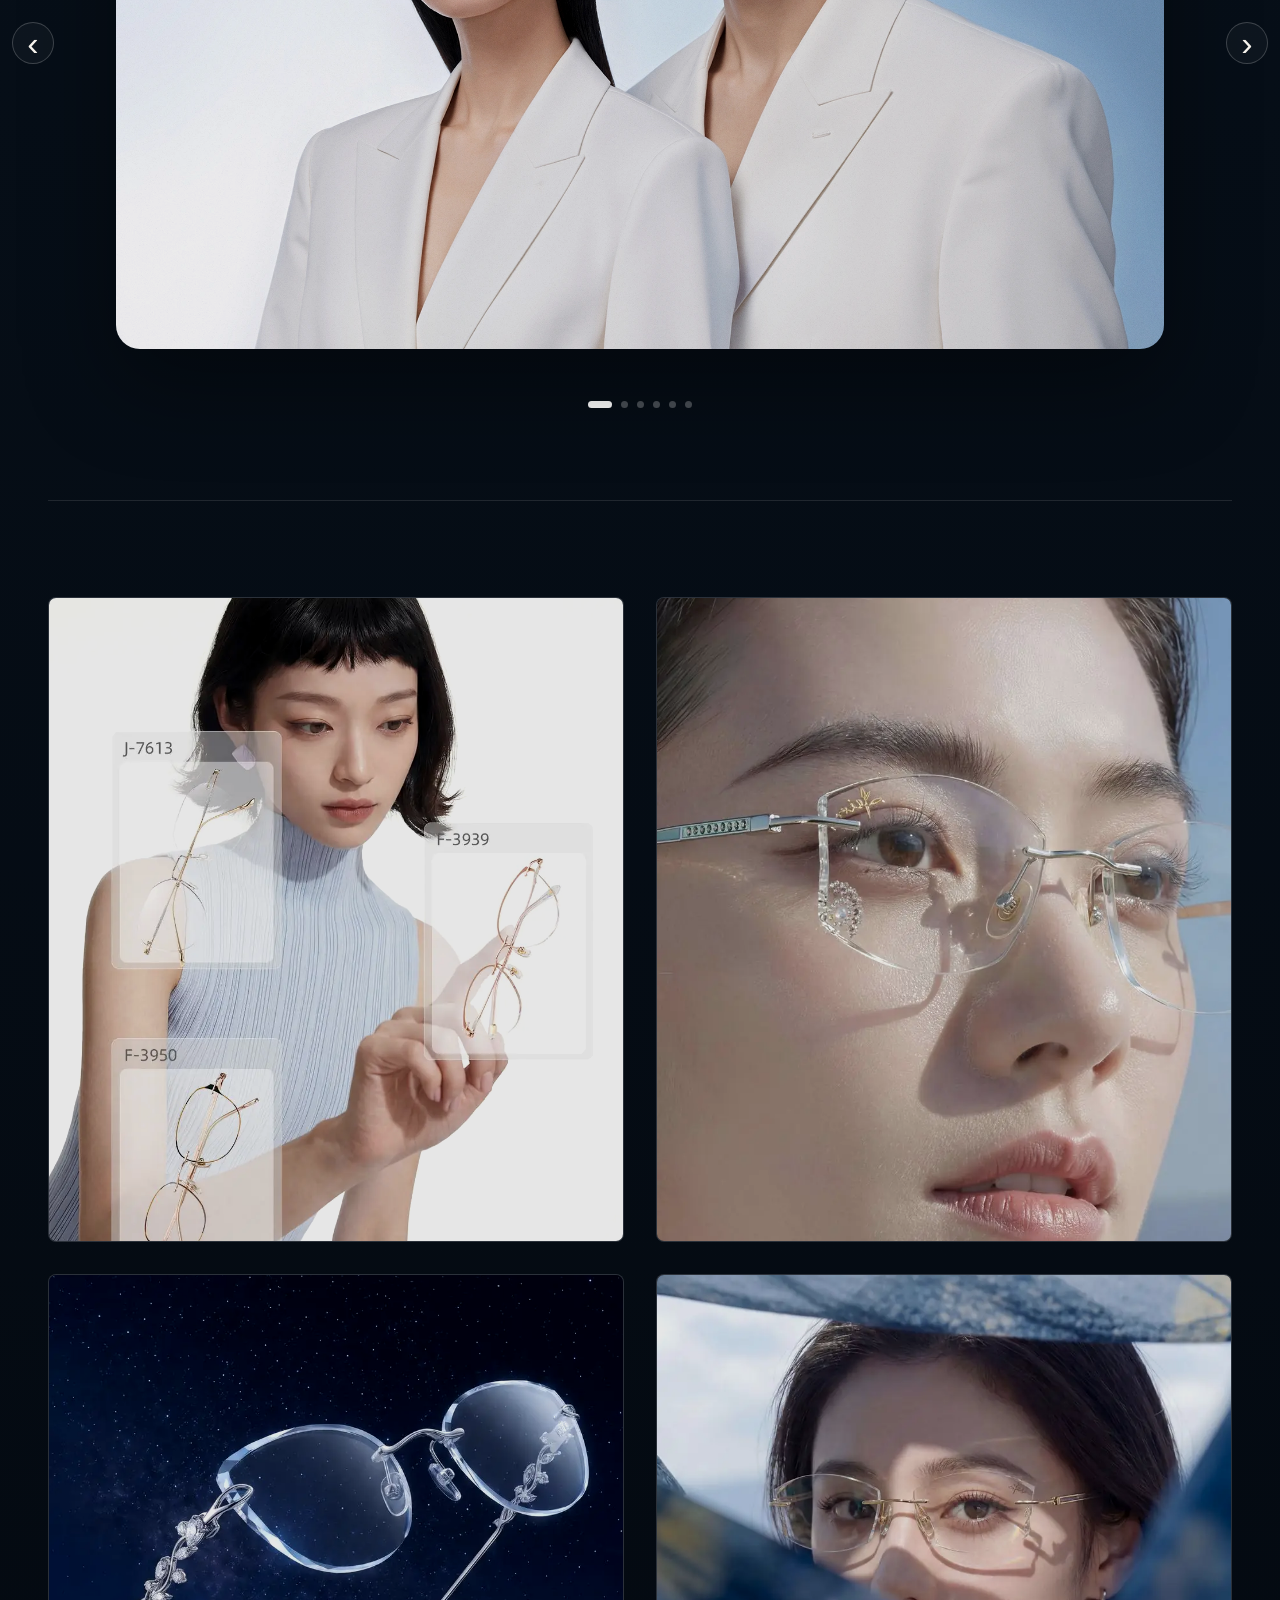
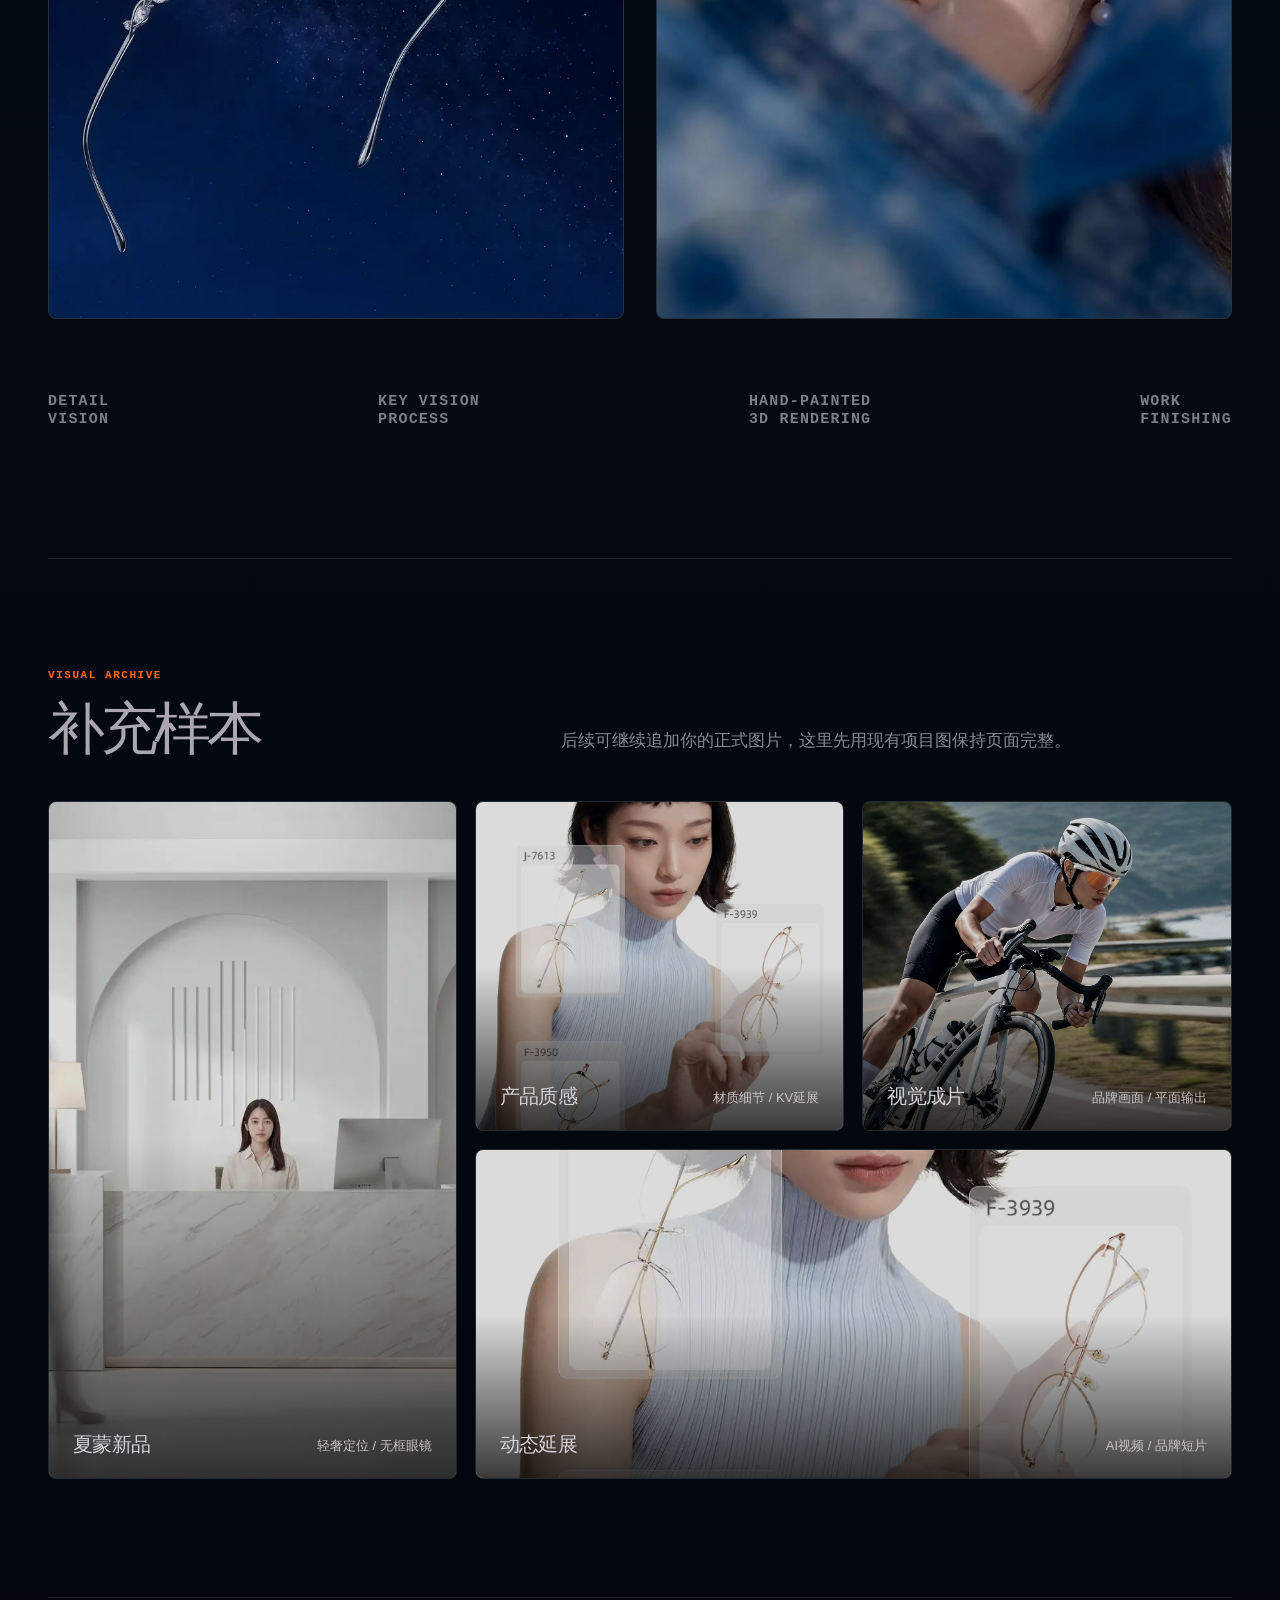
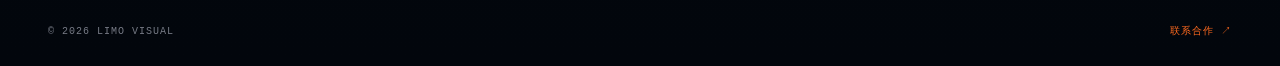
==== commit 3829d7ed: "Remove AI brand accordion gallery" ====
--- a/ai-brand-visual.html
+++ b/ai-brand-visual.html
@@ -5,7 +5,7 @@
     <meta name="viewport" content="width=device-width, initial-scale=1.0" />
     <meta name="theme-color" content="#07080c" />
     <title>LIMO Visual | AI品牌视觉</title>
-    <link rel="stylesheet" href="/assets/ai-brand-visual.css?v=LIMO-BRAND-VISUAL-PRODUCT-FOUR-R1" />
+    <link rel="stylesheet" href="/assets/ai-brand-visual.css?v=LIMO-BRAND-VISUAL-TRIM-R1" />
   </head>
   <body>
     <div class="aurora-bg" aria-hidden="true">
@@ -91,41 +91,6 @@
           <button class="duo-slider__arrow duo-slider__arrow--next" type="button" aria-label="下一组作品">›</button>
         </div>
         <div class="duo-slider__dots" aria-label="轮播分页"></div>
-      </section>
-
-      <section class="accordion-feature shell" aria-label="AI品牌视觉项目模块">
-        <div class="accordion-gallery" role="list" style="--ag-gap:12px;--ag-radius:14px;--ag-height:460px;--ag-expand-ratio:.52;--ag-parallax:.5;--ag-tilt:8deg;">
-          <a class="ag-panel" href="/assets/nsve-baiyan-01.webp" target="_blank" rel="noreferrer" role="listitem" aria-label="宝岛品牌视觉">
-            <span class="ag-panel__frame">
-              <span class="ag-panel__media"><img src="/assets/nsve-baiyan-01.webp" alt="宝岛眼镜品牌视觉" draggable="false" /></span>
-              <span class="ag-panel__overlay" aria-hidden="true"></span>
-            </span>
-          </a>
-          <a class="ag-panel" href="/assets/charmant-01.webp" target="_blank" rel="noreferrer" role="listitem" aria-label="夏蒙新品视觉">
-            <span class="ag-panel__frame">
-              <span class="ag-panel__media"><img src="/assets/charmant-01.webp" alt="夏蒙新品视觉" draggable="false" /></span>
-              <span class="ag-panel__overlay" aria-hidden="true"></span>
-            </span>
-          </a>
-          <a class="ag-panel ag-panel--active" href="/assets/mirage-02-cover.webp" target="_blank" rel="noreferrer" role="listitem" aria-current="true" aria-label="魅影产品质感">
-            <span class="ag-panel__frame">
-              <span class="ag-panel__media"><img src="/assets/mirage-02-cover.webp" alt="魅影产品质感" draggable="false" /></span>
-              <span class="ag-panel__overlay" aria-hidden="true"></span>
-            </span>
-          </a>
-          <a class="ag-panel" href="/assets/mirage-fashion-thumb-04.jpg" target="_blank" rel="noreferrer" role="listitem" aria-label="人物形象修图">
-            <span class="ag-panel__frame">
-              <span class="ag-panel__media"><img src="/assets/mirage-fashion-thumb-04.jpg" alt="人物形象修图" draggable="false" /></span>
-              <span class="ag-panel__overlay" aria-hidden="true"></span>
-            </span>
-          </a>
-          <a class="ag-panel" href="/assets/archive-glasses-close-01.webp" target="_blank" rel="noreferrer" role="listitem" aria-label="镜框细节输出">
-            <span class="ag-panel__frame">
-              <span class="ag-panel__media"><img src="/assets/archive-glasses-close-01.webp" alt="镜框细节输出" draggable="false" /></span>
-              <span class="ag-panel__overlay" aria-hidden="true"></span>
-            </span>
-          </a>
-        </div>
       </section>
 
       <section class="statement shell">
@@ -488,79 +453,6 @@
         });
       });
 
-      document.querySelectorAll(".accordion-gallery").forEach((gallery) => {
-        const panels = [...gallery.querySelectorAll(".ag-panel")];
-        const media = panels.map((panel) => panel.querySelector(".ag-panel__media"));
-        const prefersReduced = window.matchMedia?.("(prefers-reduced-motion: reduce)")?.matches;
-        let activeIndex = panels.findIndex((panel) => panel.classList.contains("ag-panel--active"));
-        if (activeIndex < 0) activeIndex = Math.min(2, panels.length - 1);
-
-        const getNumberVar = (name, fallback) => {
-          const value = Number.parseFloat(getComputedStyle(gallery).getPropertyValue(name));
-          return Number.isFinite(value) ? value : fallback;
-        };
-
-        const applyLayout = () => {
-          const gap = getNumberVar("--ag-gap", 12);
-          const expandRatio = Math.min(Math.max(getNumberVar("--ag-expand-ratio", 0.52), 0.2), 0.9);
-          const parallax = getNumberVar("--ag-parallax", 0.5);
-          const tilt = getNumberVar("--ag-tilt", 8);
-          const rect = gallery.getBoundingClientRect();
-          const usable = Math.max(rect.width - gap * Math.max(panels.length - 1, 0), 120);
-          const mediaSize = Math.max(140, usable * expandRatio * 1.22);
-          const grow = panels.length > 1 ? (expandRatio * (panels.length - 1)) / (1 - expandRatio) : 1;
-
-          gallery.style.setProperty("--ag-media-size", `${mediaSize}px`);
-          panels.forEach((panel, index) => {
-            const isActive = index === activeIndex;
-            const rotation = isActive ? 0 : index < activeIndex ? tilt : -tilt;
-            const drift = Math.max(-1.5, Math.min(1.5, activeIndex - index));
-            const shift = drift * parallax * mediaSize * 0.06;
-            panel.classList.toggle("ag-panel--active", isActive);
-            panel.style.flexGrow = isActive ? grow : 1;
-            panel.style.setProperty("--ag-rotate-y", `${rotation}deg`);
-            panel.style.setProperty("--ag-rotate-x", "0deg");
-            panel.style.setProperty("--ag-dim", isActive ? 0 : 0.35);
-            panel.setAttribute("aria-current", isActive ? "true" : "false");
-            media[index]?.style.setProperty("--ag-shift-x", isActive ? "0px" : `${shift}px`);
-            media[index]?.style.setProperty("--ag-shift-y", "0px");
-            media[index]?.style.setProperty("--ag-gray", isActive ? 0 : 1);
-            media[index]?.style.setProperty("--ag-dim", isActive ? 0 : 0.35);
-          });
-        };
-
-        const setActive = (activePanel) => {
-          activeIndex = panels.indexOf(activePanel);
-          applyLayout();
-        };
-
-        panels.forEach((panel, index) => {
-          panel.tabIndex = 0;
-          panel.addEventListener("mouseenter", () => setActive(panel));
-          panel.addEventListener("focus", () => setActive(panel));
-          panel.addEventListener("click", (event) => {
-            if (!panel.classList.contains("ag-panel--active")) {
-              event.preventDefault();
-              setActive(panel);
-            }
-          });
-          panel.addEventListener("keydown", (event) => {
-            if (!["ArrowRight", "ArrowDown", "ArrowLeft", "ArrowUp"].includes(event.key)) return;
-            event.preventDefault();
-            const step = event.key === "ArrowRight" || event.key === "ArrowDown" ? 1 : -1;
-            const next = panels[(index + step + panels.length) % panels.length];
-            setActive(next);
-            next.focus();
-          });
-        });
-
-        if (!prefersReduced && "ResizeObserver" in window) {
-          const observer = new ResizeObserver(applyLayout);
-          observer.observe(gallery);
-        }
-        applyLayout();
-      });
-
       document.querySelectorAll("video[data-src]").forEach((video) => {
         const load = () => {
           if (video.dataset.loaded) return;
--- a/assets/ai-brand-visual.css
+++ b/assets/ai-brand-visual.css
@@ -290,12 +290,6 @@
   transform:scale(1);
 }
 
-.accordion-feature{
-  position:relative;
-  padding:0 0 104px;
-  border-bottom:1px solid var(--line);
-}
-
 .duo-slider{
   position:relative;
   padding:18px 0 116px;
@@ -413,96 +407,6 @@
 .duo-slider__dot.is-active{
   width:24px;
   background:#fff;
-}
-
-.accordion-gallery{
-  --ag-accent:var(--orange);
-  --ag-overlay:#060010;
-  --ag-text:#f4f2ee;
-  --ag-gap:12px;
-  --ag-radius:14px;
-  --ag-height:460px;
-  --ag-media-size:320px;
-  display:flex;
-  flex-direction:row;
-  gap:var(--ag-gap);
-  width:100%;
-  max-width:100%;
-  height:var(--ag-height);
-  perspective:1400px;
-  perspective-origin:50% 50%;
-}
-
-.ag-panel{
-  position:relative;
-  flex:1 1 0;
-  min-width:0;
-  min-height:0;
-  overflow:hidden;
-  border:1px solid #ffffff1f;
-  border-radius:var(--ag-radius);
-  display:block;
-  text-decoration:none;
-  outline:none;
-  cursor:pointer;
-  background:#0a0713;
-  transform:rotateY(var(--ag-rotate-y,0deg)) rotateX(var(--ag-rotate-x,0deg));
-  transform-style:preserve-3d;
-  transform-origin:center center;
-  transition:flex-grow .68s cubic-bezier(.16,.9,.14,1),transform .68s cubic-bezier(.16,.9,.14,1),border-color .35s,box-shadow .35s;
-  will-change:flex-grow,transform;
-  -webkit-tap-highlight-color:transparent;
-  box-shadow:0 18px 38px -24px #000c;
-}
-
-.ag-panel--active{
-  border-color:#ffffff45;
-  box-shadow:0 24px 70px -34px #000,0 0 0 1px #ffffff12 inset;
-}
-
-.ag-panel:focus-visible{
-  box-shadow:0 0 0 2px var(--ag-accent),0 24px 70px -34px #000;
-}
-
-.ag-panel__frame,
-.ag-panel__media,
-.ag-panel__overlay{
-  position:absolute;
-  inset:0;
-  border-radius:inherit;
-  overflow:hidden;
-}
-
-.ag-panel__media{
-  --ag-gray:1;
-  --ag-dim:.35;
-  position:absolute;
-  top:50%;
-  left:50%;
-  width:var(--ag-media-size);
-  height:100%;
-  transform:translate(-50%,-50%) translate(var(--ag-shift-x,0),var(--ag-shift-y,0));
-  transition:transform .68s cubic-bezier(.16,.9,.14,1),filter .68s cubic-bezier(.16,.9,.14,1);
-  filter:grayscale(var(--ag-gray)) brightness(calc(.9 - var(--ag-dim) * .8)) saturate(calc(.9 - var(--ag-dim) * .45));
-  will-change:transform,filter;
-}
-
-.ag-panel--active .ag-panel__media{
-  transform:translate(-50%,-50%) translate(var(--ag-shift-x,0),var(--ag-shift-y,0));
-}
-
-.ag-panel__media img{
-  width:100%;
-  height:100%;
-  object-fit:cover;
-}
-
-.ag-panel__overlay{
-  pointer-events:none;
-  background:
-    linear-gradient(180deg,transparent 45%,color-mix(in srgb,var(--ag-overlay) 78%,transparent) 100%),
-    color-mix(in srgb,var(--ag-overlay) calc(var(--ag-dim,.35) * 100%),transparent);
-  transition:opacity .45s;
 }
 
 .statement{
@@ -835,26 +739,6 @@
   .duo-slider__arrow--prev{left:12px}
   .duo-slider__arrow--next{right:12px}
   .duo-slider__dots{bottom:26px}
-  .accordion-feature{padding-bottom:68px}
-  .accordion-gallery{
-    height:auto;
-    flex-direction:column;
-    perspective:none;
-  }
-  .ag-panel{
-    min-height:118px;
-    transform:none !important;
-  }
-  .ag-panel--active{
-    min-height:300px;
-  }
-  .ag-panel__media{
-    width:100%;
-    height:var(--ag-media-size);
-    left:0;
-    transform:translate(0,-50%) translate(0,var(--ag-shift-y,0));
-  }
-  .ag-panel--active .ag-panel__media{transform:translate(0,-50%) translate(0,var(--ag-shift-y,0))}
   .statement{padding:64px 0 54px;display:block}
   .statement h2{font-size:clamp(33px,8.6vw,56px);line-height:1.12;letter-spacing:-.025em}
   .statement-tags{grid-template-columns:1fr 1fr;margin-top:30px;gap:12px}
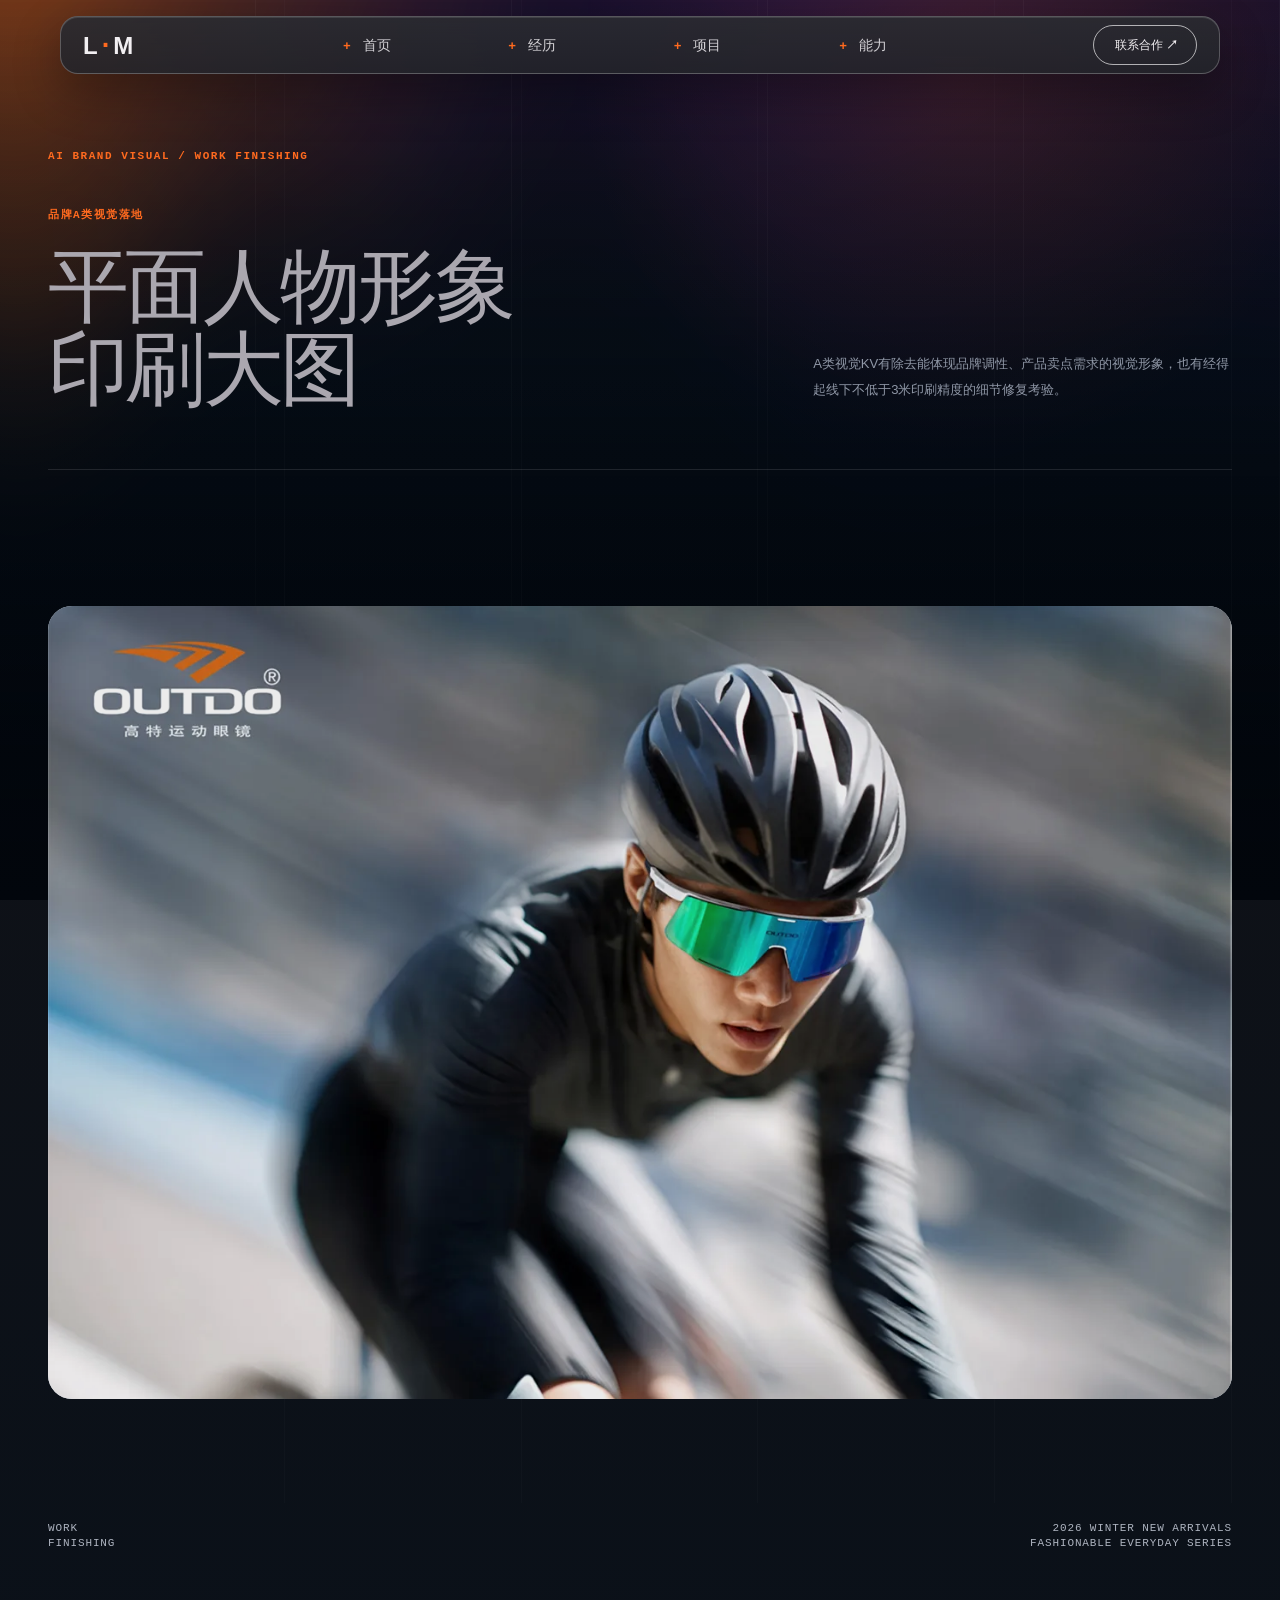
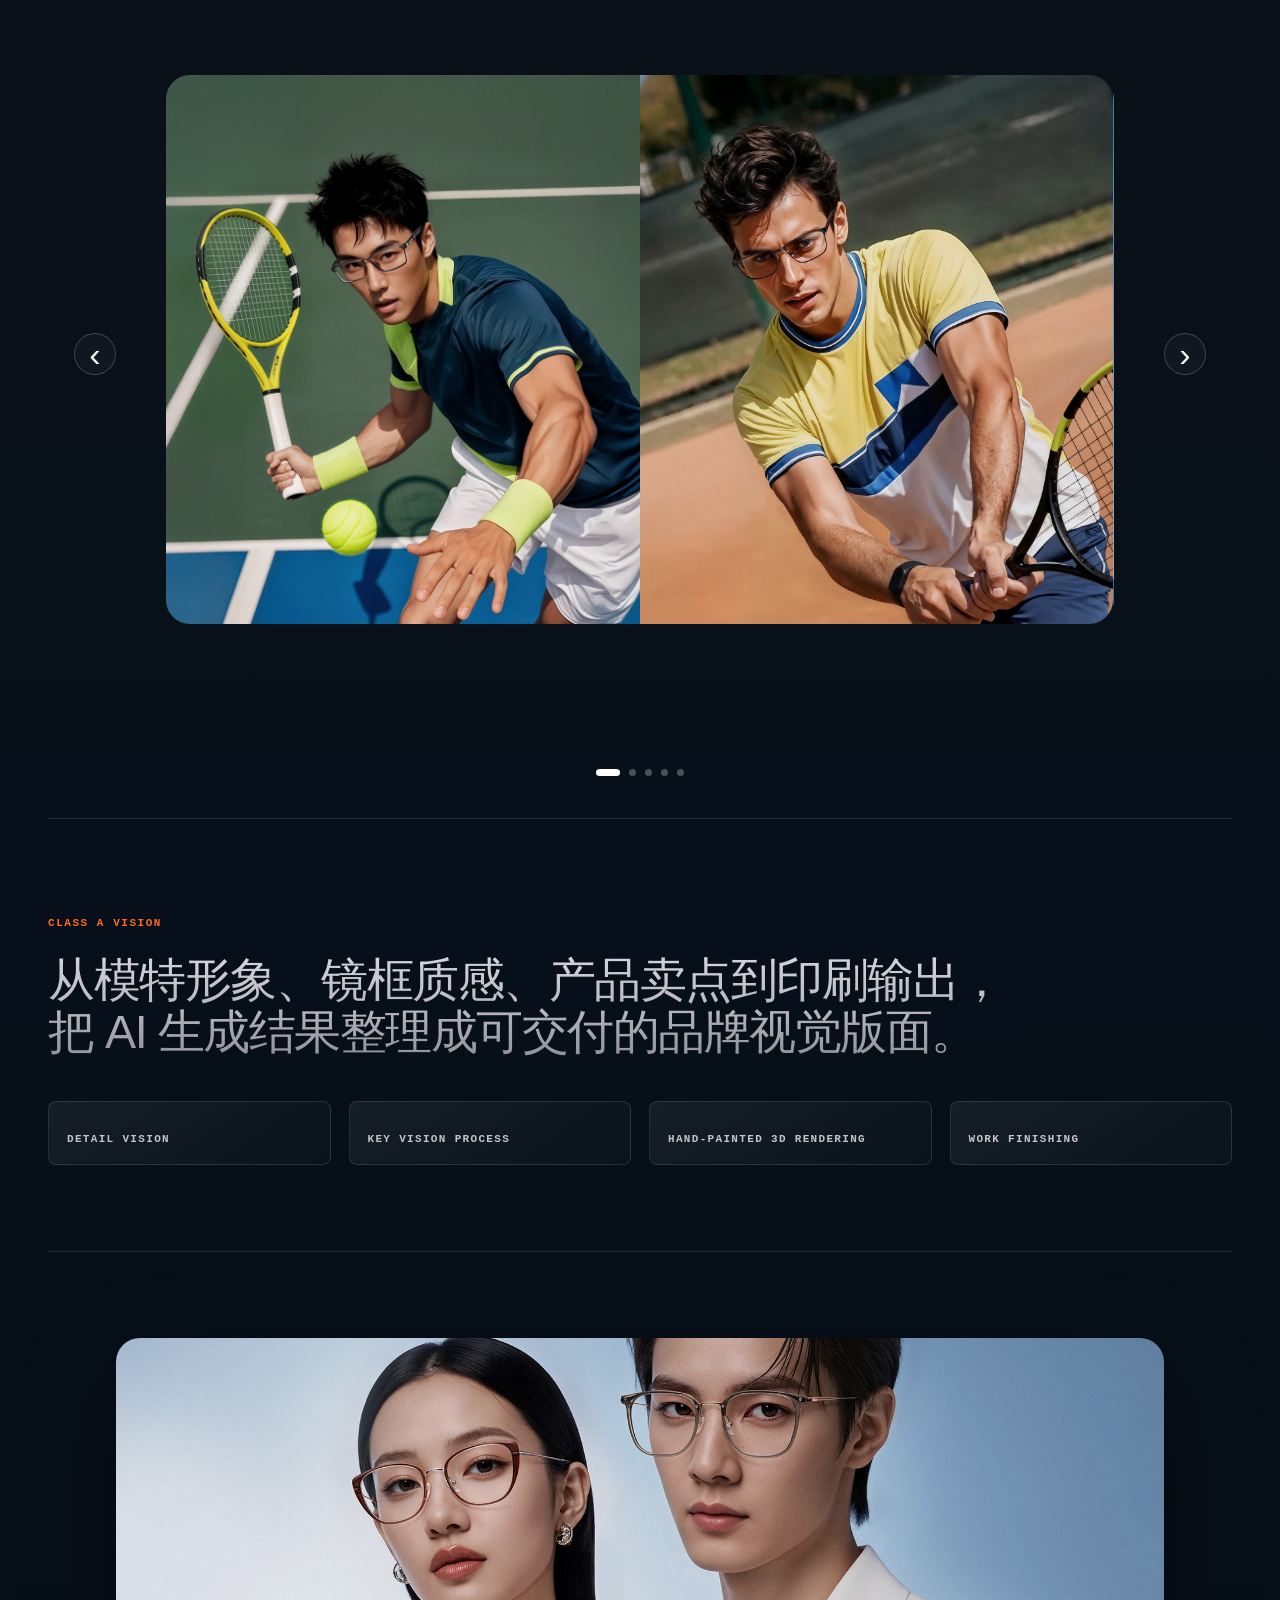
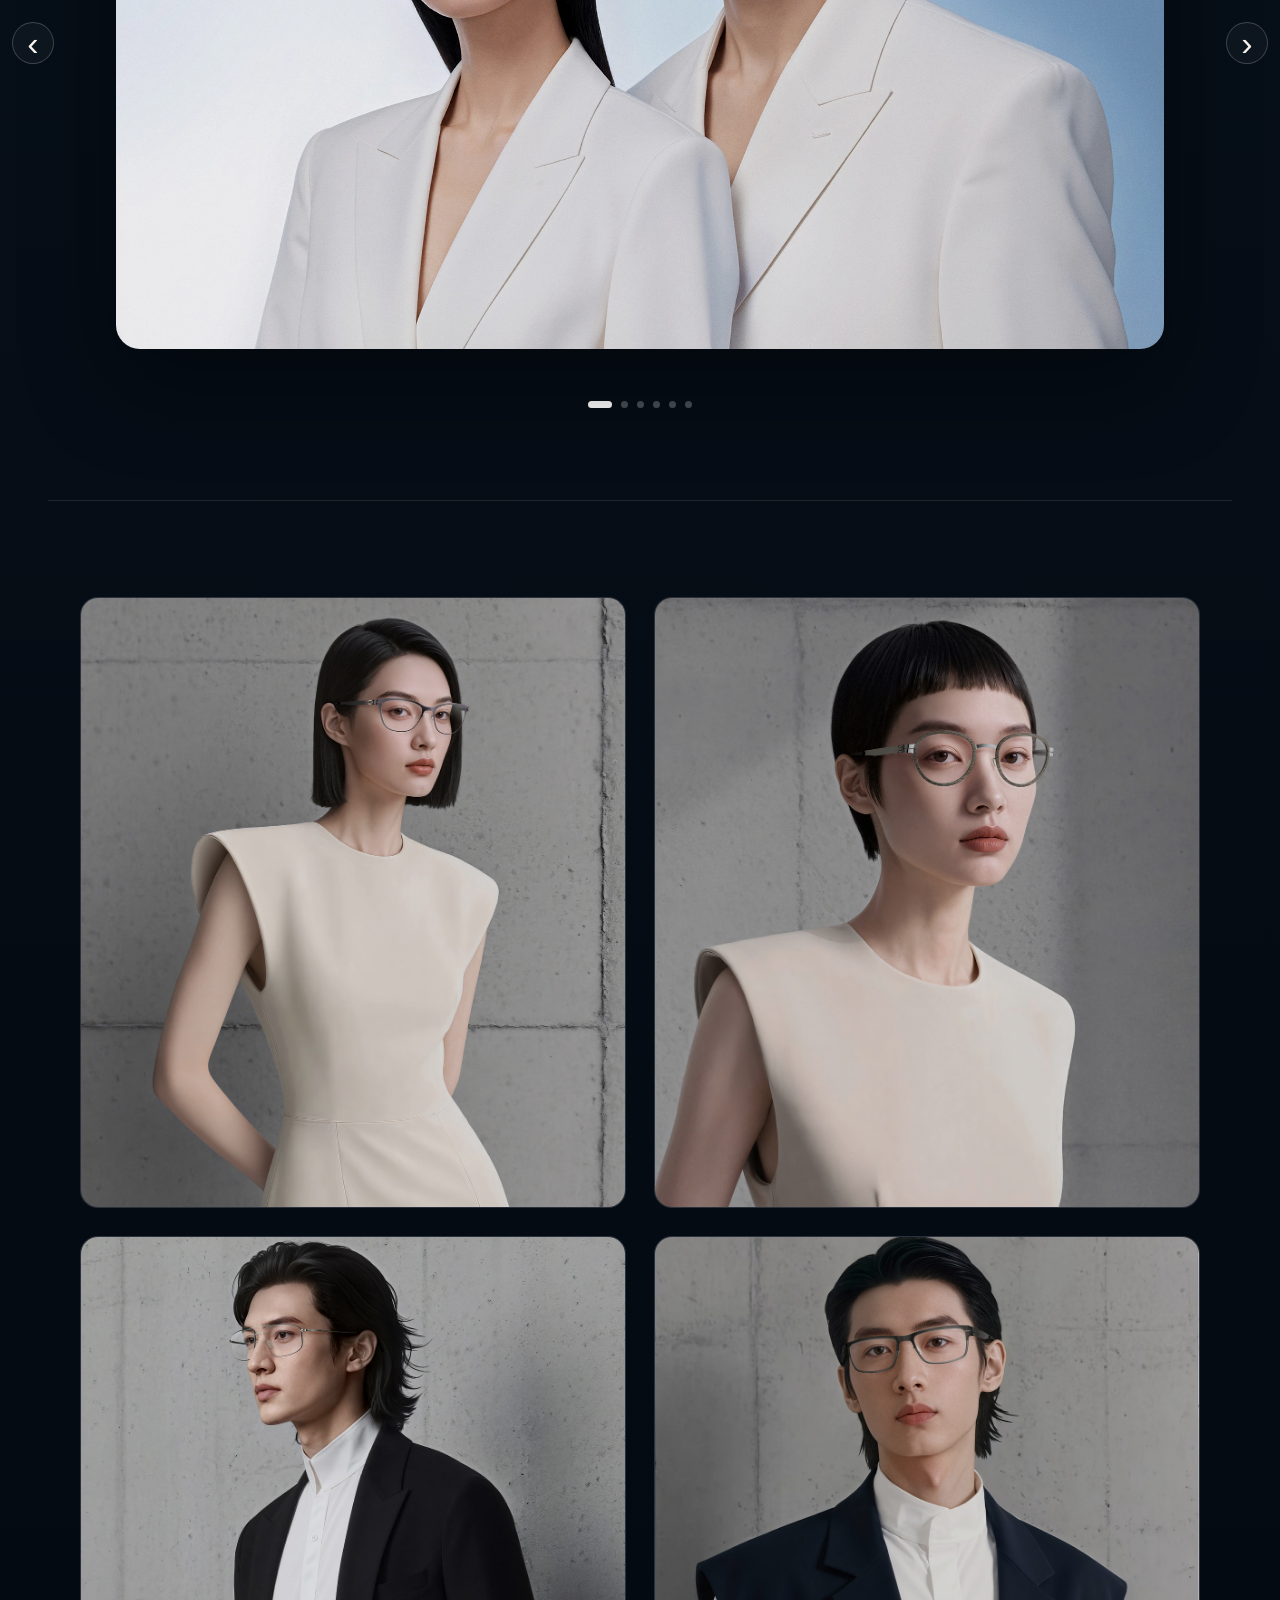
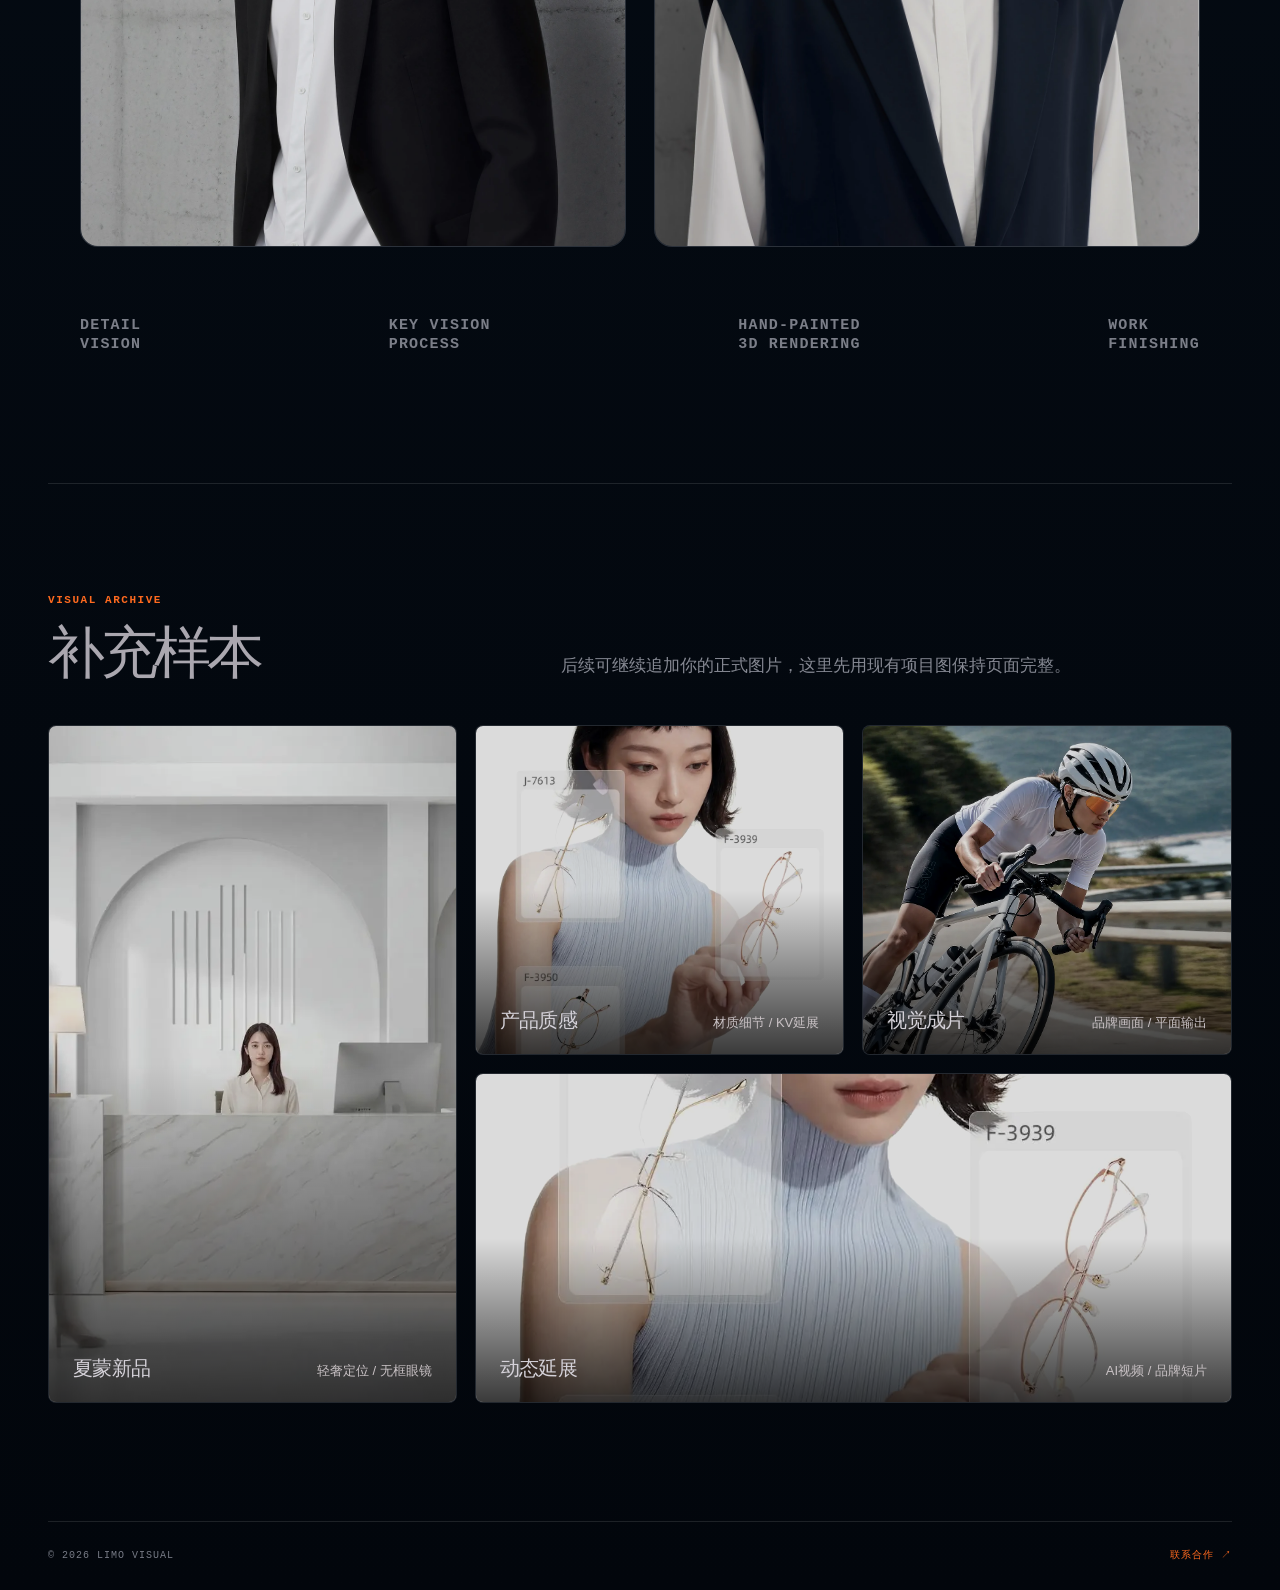
==== commit cb7989e5: "Replace product grid with set four visuals" ====
--- a/ai-brand-visual.html
+++ b/ai-brand-visual.html
@@ -5,7 +5,7 @@
     <meta name="viewport" content="width=device-width, initial-scale=1.0" />
     <meta name="theme-color" content="#07080c" />
     <title>LIMO Visual | AI品牌视觉</title>
-    <link rel="stylesheet" href="/assets/ai-brand-visual.css?v=LIMO-BRAND-VISUAL-TRIM-R1" />
+    <link rel="stylesheet" href="/assets/ai-brand-visual.css?v=LIMO-BRAND-VISUAL-PRODUCT-SET4-R1" />
   </head>
   <body>
     <div class="aurora-bg" aria-hidden="true">
@@ -138,16 +138,16 @@
 
       <section class="product-duo product-duo--expanded shell">
         <article>
-          <img src="/assets/mirage-02-cover.webp" alt="眼镜产品细节视觉一" />
+          <img src="/assets/ai-brand-product-set4-01.webp" alt="眼镜产品细节视觉一" />
         </article>
         <article>
-          <img src="/assets/archive-glasses-close-01.webp" alt="眼镜产品细节视觉二" />
+          <img src="/assets/ai-brand-product-set4-02.webp" alt="眼镜产品细节视觉二" />
         </article>
         <article>
-          <img src="/assets/mirage-01-cover.webp" alt="眼镜产品细节视觉三" />
+          <img src="/assets/ai-brand-product-set4-03.webp" alt="眼镜产品细节视觉三" />
         </article>
         <article>
-          <img src="/assets/mirage-03-cover.webp" alt="眼镜产品细节视觉四" />
+          <img src="/assets/ai-brand-product-set4-04.webp" alt="眼镜产品细节视觉四" />
         </article>
         <div class="section-label product-label">
           <span>DETAIL<br />VISION</span>
--- a/assets/ai-brand-visual.css
+++ b/assets/ai-brand-visual.css
@@ -558,24 +558,6 @@
 }
 
 .portrait-wall .section-label{margin-bottom:42px}
-.portrait-grid{
-  position:relative;
-  z-index:1;
-  display:grid;
-  grid-template-columns:repeat(3,1fr);
-  gap:22px;
-}
-
-.portrait-grid img{
-  width:100%;
-  aspect-ratio:4/5.35;
-  object-fit:cover;
-  border-radius:8px;
-  border:1px solid var(--line);
-  background:#111822;
-  filter:saturate(.82) contrast(1.06) brightness(.86);
-}
-
 .product-duo{
   position:relative;
   padding:0 0 128px;
@@ -586,16 +568,17 @@
 }
 
 .product-duo{
+  width:min(1120px,calc(100vw - 140px));
   display:grid;
   grid-template-columns:1fr 1fr;
-  gap:32px;
+  gap:28px;
 }
 
 .product-duo article{
   margin:0;
   overflow:hidden;
   border:1px solid var(--line);
-  border-radius:8px;
+  border-radius:18px;
   background:#111822;
 }
 
@@ -756,9 +739,8 @@
   .wide-slider__arrow--next{right:12px}
   .wide-slider__dots{margin-top:16px}
   .portrait-wall{padding:64px 0 78px}
-  .portrait-grid{grid-template-columns:1fr 1fr;gap:12px}
   .section-label{font-size:11px}
-  .product-duo{grid-template-columns:1fr;gap:14px;padding-bottom:78px}
+  .product-duo{width:100%;grid-template-columns:1fr;gap:14px;padding-bottom:78px}
   .product-label{display:grid;grid-template-columns:1fr 1fr;gap:20px}
   .dark-gallery{padding:70px 0 78px}
   .dark-gallery header{display:block}
@@ -797,7 +779,6 @@
   .duo-slide img:last-child{
     border-radius:0 0 18px 18px;
   }
-  .portrait-grid{grid-template-columns:1fr}
   .statement-tags,.product-label{grid-template-columns:1fr}
   .gallery-card figcaption{display:block}
   .gallery-card span{display:block;text-align:left;margin-top:6px}
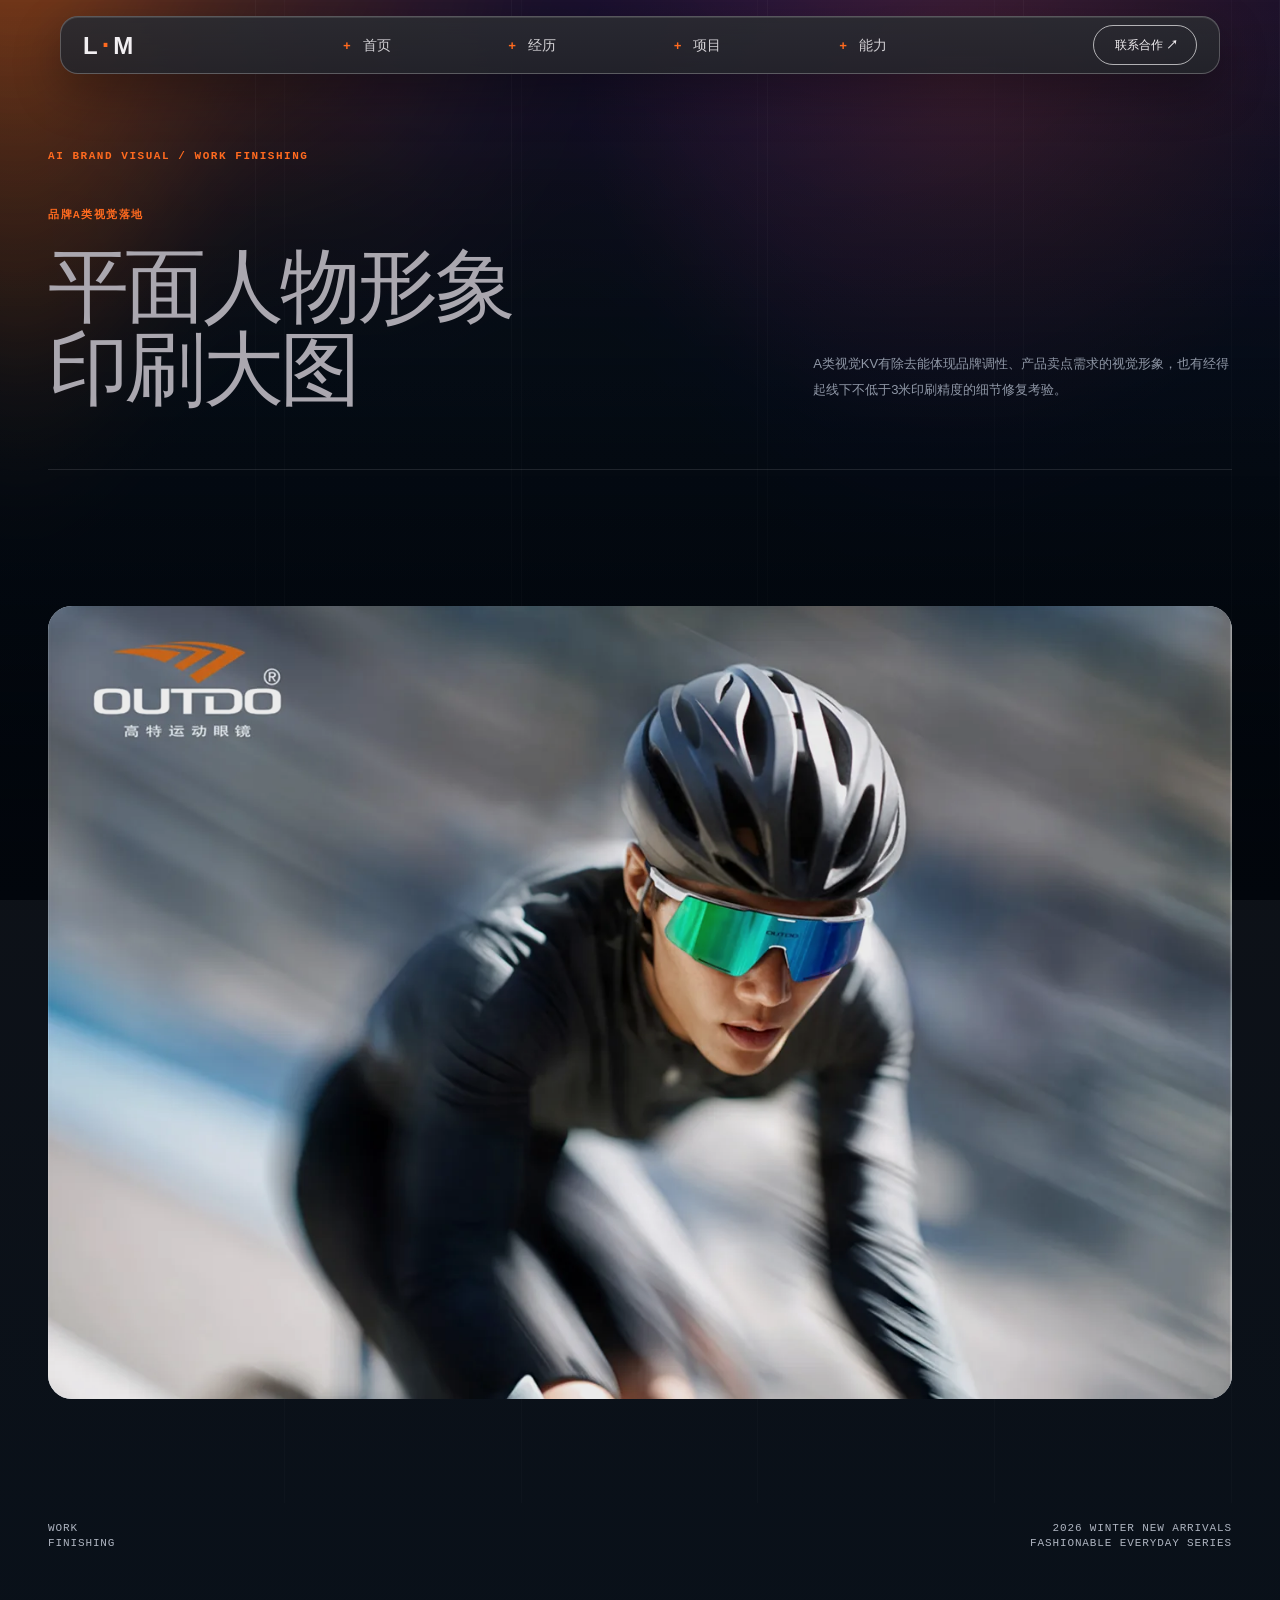
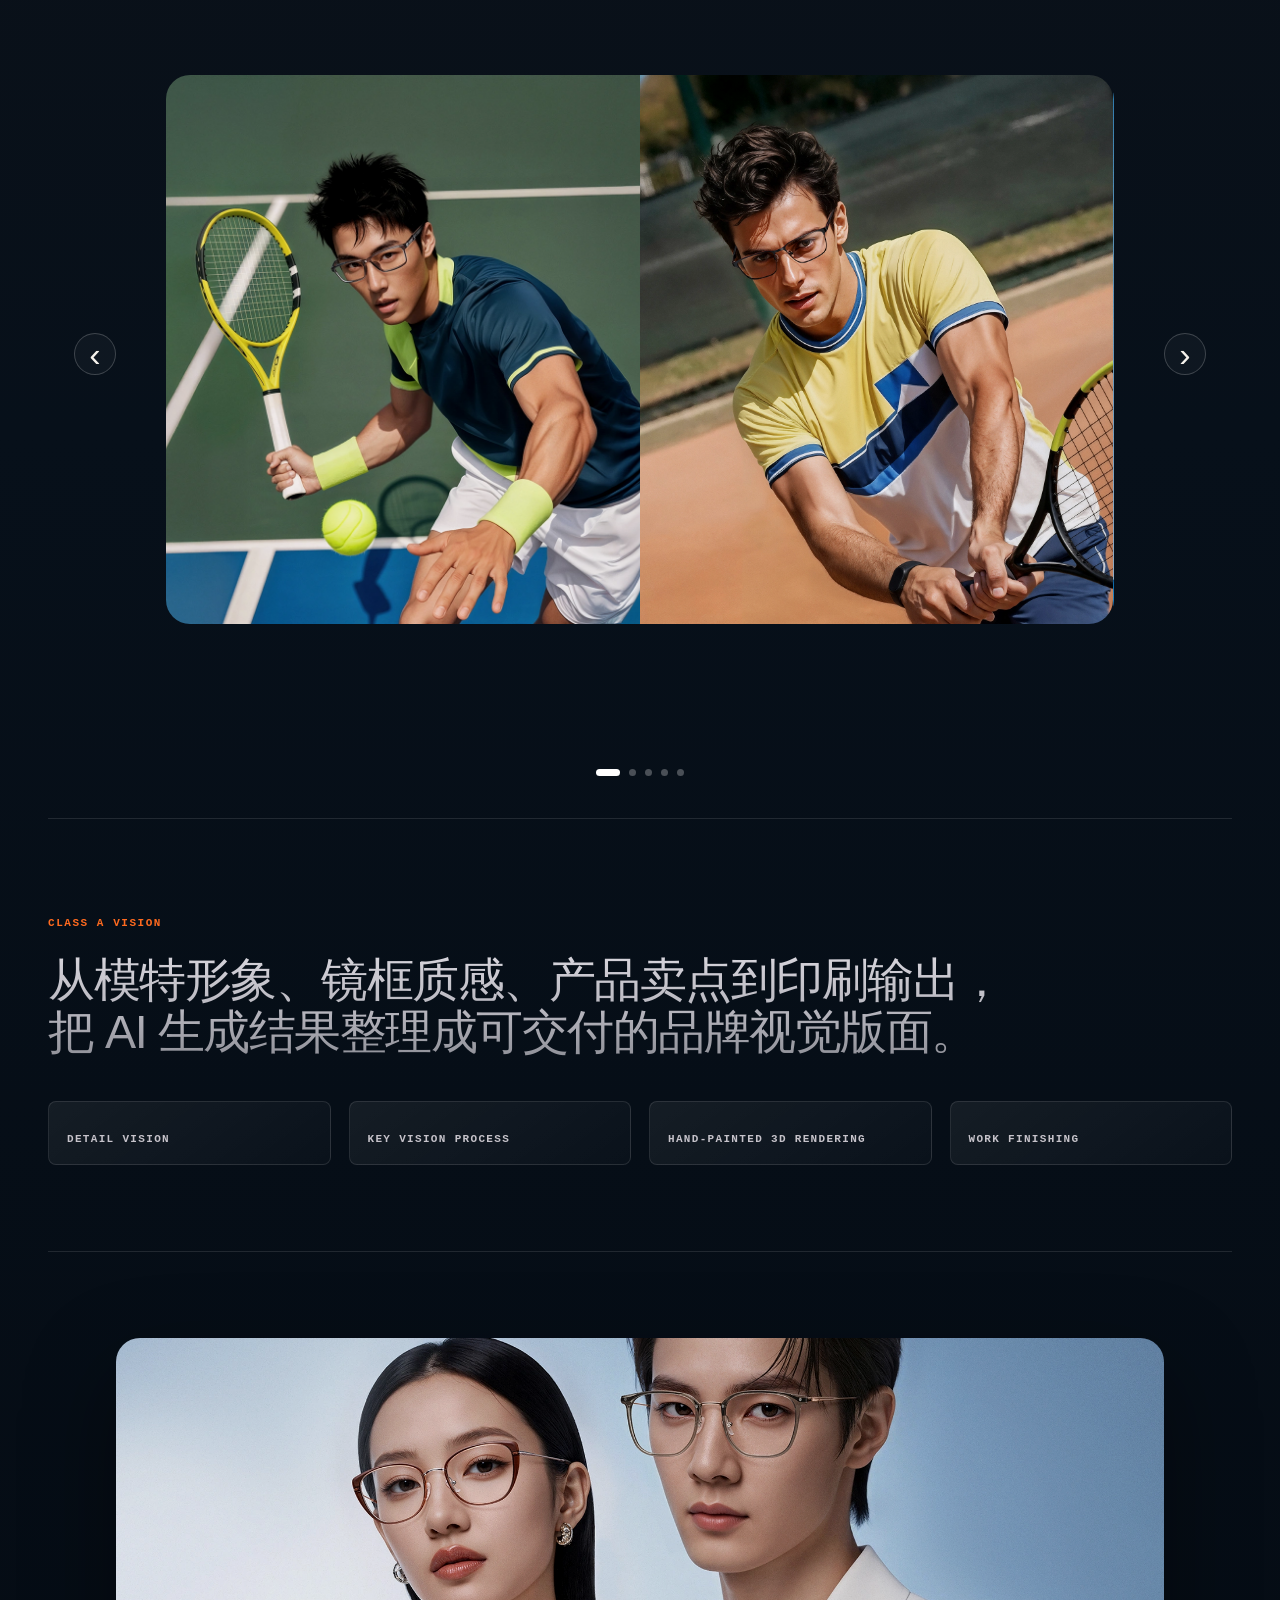
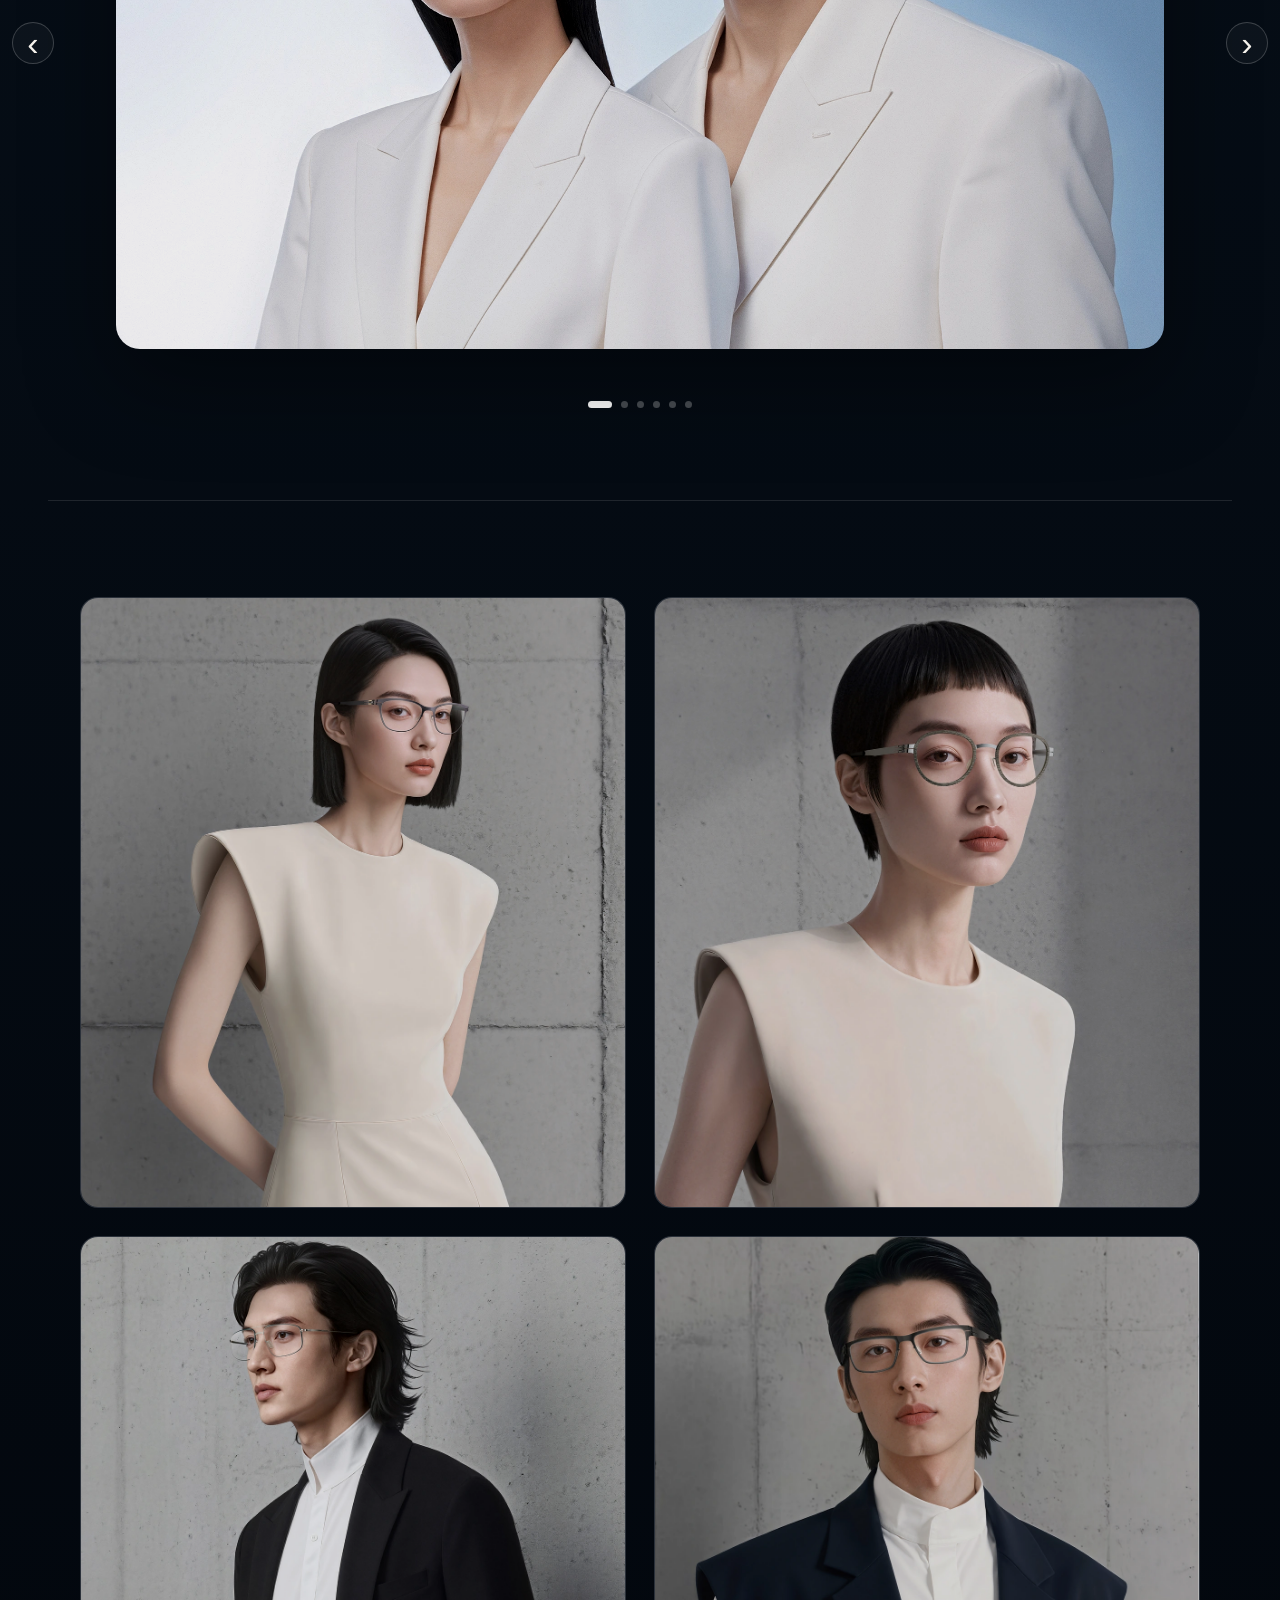
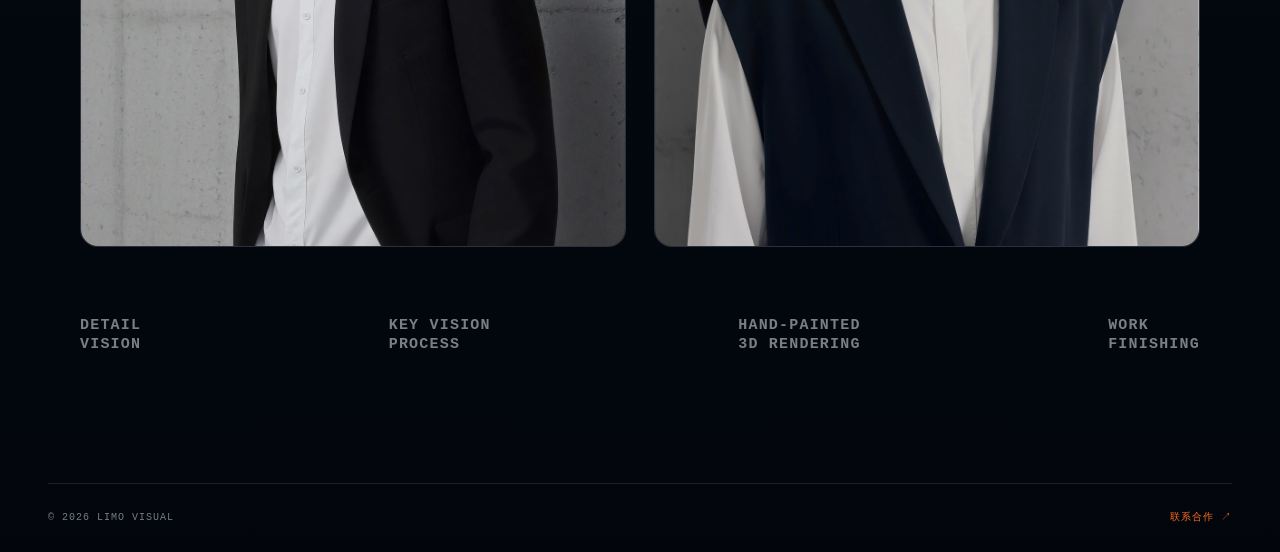
==== commit 50ceb132: "Remove AI brand visual archive section" ====
--- a/ai-brand-visual.html
+++ b/ai-brand-visual.html
@@ -5,7 +5,7 @@
     <meta name="viewport" content="width=device-width, initial-scale=1.0" />
     <meta name="theme-color" content="#07080c" />
     <title>LIMO Visual | AI品牌视觉</title>
-    <link rel="stylesheet" href="/assets/ai-brand-visual.css?v=LIMO-BRAND-VISUAL-PRODUCT-SET4-R1" />
+    <link rel="stylesheet" href="/assets/ai-brand-visual.css?v=LIMO-BRAND-VISUAL-NO-GALLERY-R1" />
   </head>
   <body>
     <div class="aurora-bg" aria-hidden="true">
@@ -157,45 +157,6 @@
         </div>
       </section>
 
-      <section class="dark-gallery" aria-label="AI品牌视觉样本">
-        <header>
-          <div>
-            <p>VISUAL ARCHIVE</p>
-            <h2>补充样本</h2>
-          </div>
-          <span>后续可继续追加你的正式图片，这里先用现有项目图保持页面完整。</span>
-        </header>
-        <div class="gallery-grid">
-          <figure class="gallery-card tall">
-            <img src="/assets/charmant-01.webp" alt="夏蒙眼镜人物视觉" />
-            <figcaption>
-              <b>夏蒙新品</b>
-              <span>轻奢定位 / 无框眼镜</span>
-            </figcaption>
-          </figure>
-          <figure class="gallery-card">
-            <img src="/assets/mirage-02-cover.webp" alt="魅影眼镜产品视觉" />
-            <figcaption>
-              <b>产品质感</b>
-              <span>材质细节 / KV延展</span>
-            </figcaption>
-          </figure>
-          <figure class="gallery-card">
-            <img src="/assets/nsve-baiyan-01.webp" alt="NSVE 眼镜品牌视觉" />
-            <figcaption>
-              <b>视觉成片</b>
-              <span>品牌画面 / 平面输出</span>
-            </figcaption>
-          </figure>
-          <figure class="gallery-card wide">
-            <video autoplay muted loop playsinline preload="none" poster="/assets/mirage-02-cover.webp" controlslist="nodownload noplaybackrate" data-src="https://limoaigc-video-1472957400.cos.ap-guangzhou.myqcloud.com/videos/hero-reel-mirage-ai.mp4"></video>
-            <figcaption>
-              <b>动态延展</b>
-              <span>AI视频 / 品牌短片</span>
-            </figcaption>
-          </figure>
-        </div>
-      </section>
     </main>
 
     <footer>
--- a/assets/ai-brand-visual.css
+++ b/assets/ai-brand-visual.css
@@ -204,8 +204,7 @@
 
 .hero-kicker,
 .hero-copy p,
-.statement p,
-.dark-gallery header p{
+.statement p{
   margin:0;
   color:var(--orange);
   font:700 11px/1.5 Consolas,"Microsoft YaHei",monospace;
@@ -593,80 +592,6 @@
   grid-column:1/-1;
   margin-top:42px;
 }
-
-.dark-gallery{
-  position:relative;
-  width:var(--shell);
-  margin:0 auto;
-  padding:108px 0 118px;
-  border-top:1px solid var(--line);
-}
-
-.dark-gallery header{
-  display:grid;
-  grid-template-columns:.65fr 1fr;
-  gap:6vw;
-  align-items:end;
-  margin-bottom:44px;
-}
-
-.dark-gallery h2{
-  margin:16px 0 0;
-  color:var(--title);
-  font-size:clamp(34px,4.45vw,72px);
-  line-height:1;
-  font-weight:500;
-  letter-spacing:-.07em;
-}
-
-.dark-gallery header span{
-  color:var(--muted);
-  font-size:17px;
-  line-height:1.8;
-}
-
-.gallery-grid{
-  display:grid;
-  grid-template-columns:1.05fr .95fr .95fr;
-  grid-auto-rows:330px;
-  gap:18px;
-}
-
-.gallery-card{
-  position:relative;
-  margin:0;
-  overflow:hidden;
-  border:1px solid var(--line);
-  border-radius:8px;
-  background:var(--panel);
-}
-
-.gallery-card.tall{grid-row:span 2}
-.gallery-card.wide{grid-column:span 2}
-.gallery-card img,.gallery-card video{width:100%;height:100%;object-fit:cover;filter:saturate(.85) contrast(1.08) brightness(.86)}
-.gallery-card::after{
-  content:"";
-  position:absolute;
-  inset:0;
-  background:linear-gradient(180deg,transparent 50%,#000b 100%);
-  pointer-events:none;
-}
-
-.gallery-card figcaption{
-  position:absolute;
-  z-index:2;
-  left:24px;
-  right:24px;
-  bottom:22px;
-  display:flex;
-  justify-content:space-between;
-  gap:20px;
-  align-items:end;
-  color:#f3eee8;
-}
-
-.gallery-card b{color:#d4d1d8;font-size:20px;font-weight:520;line-height:1.2;letter-spacing:-.035em}
-.gallery-card span{color:#c9c2c5;font-size:13px;line-height:1.5;text-align:right}
 
 footer{
   width:var(--shell);
@@ -742,13 +667,6 @@
   .section-label{font-size:11px}
   .product-duo{width:100%;grid-template-columns:1fr;gap:14px;padding-bottom:78px}
   .product-label{display:grid;grid-template-columns:1fr 1fr;gap:20px}
-  .dark-gallery{padding:70px 0 78px}
-  .dark-gallery header{display:block}
-  .dark-gallery h2{font-size:38px;line-height:1.02}
-  .dark-gallery header span{display:block;margin-top:18px;font-size:15px}
-  .gallery-grid{grid-template-columns:1fr;grid-auto-rows:320px}
-  .gallery-card.tall,.gallery-card.wide{grid-row:auto;grid-column:auto}
-  .gallery-card figcaption{left:18px;right:18px;bottom:18px}
   footer{padding:22px 0}
 }
 
@@ -780,6 +698,4 @@
     border-radius:0 0 18px 18px;
   }
   .statement-tags,.product-label{grid-template-columns:1fr}
-  .gallery-card figcaption{display:block}
-  .gallery-card span{display:block;text-align:left;margin-top:6px}
-}
+}
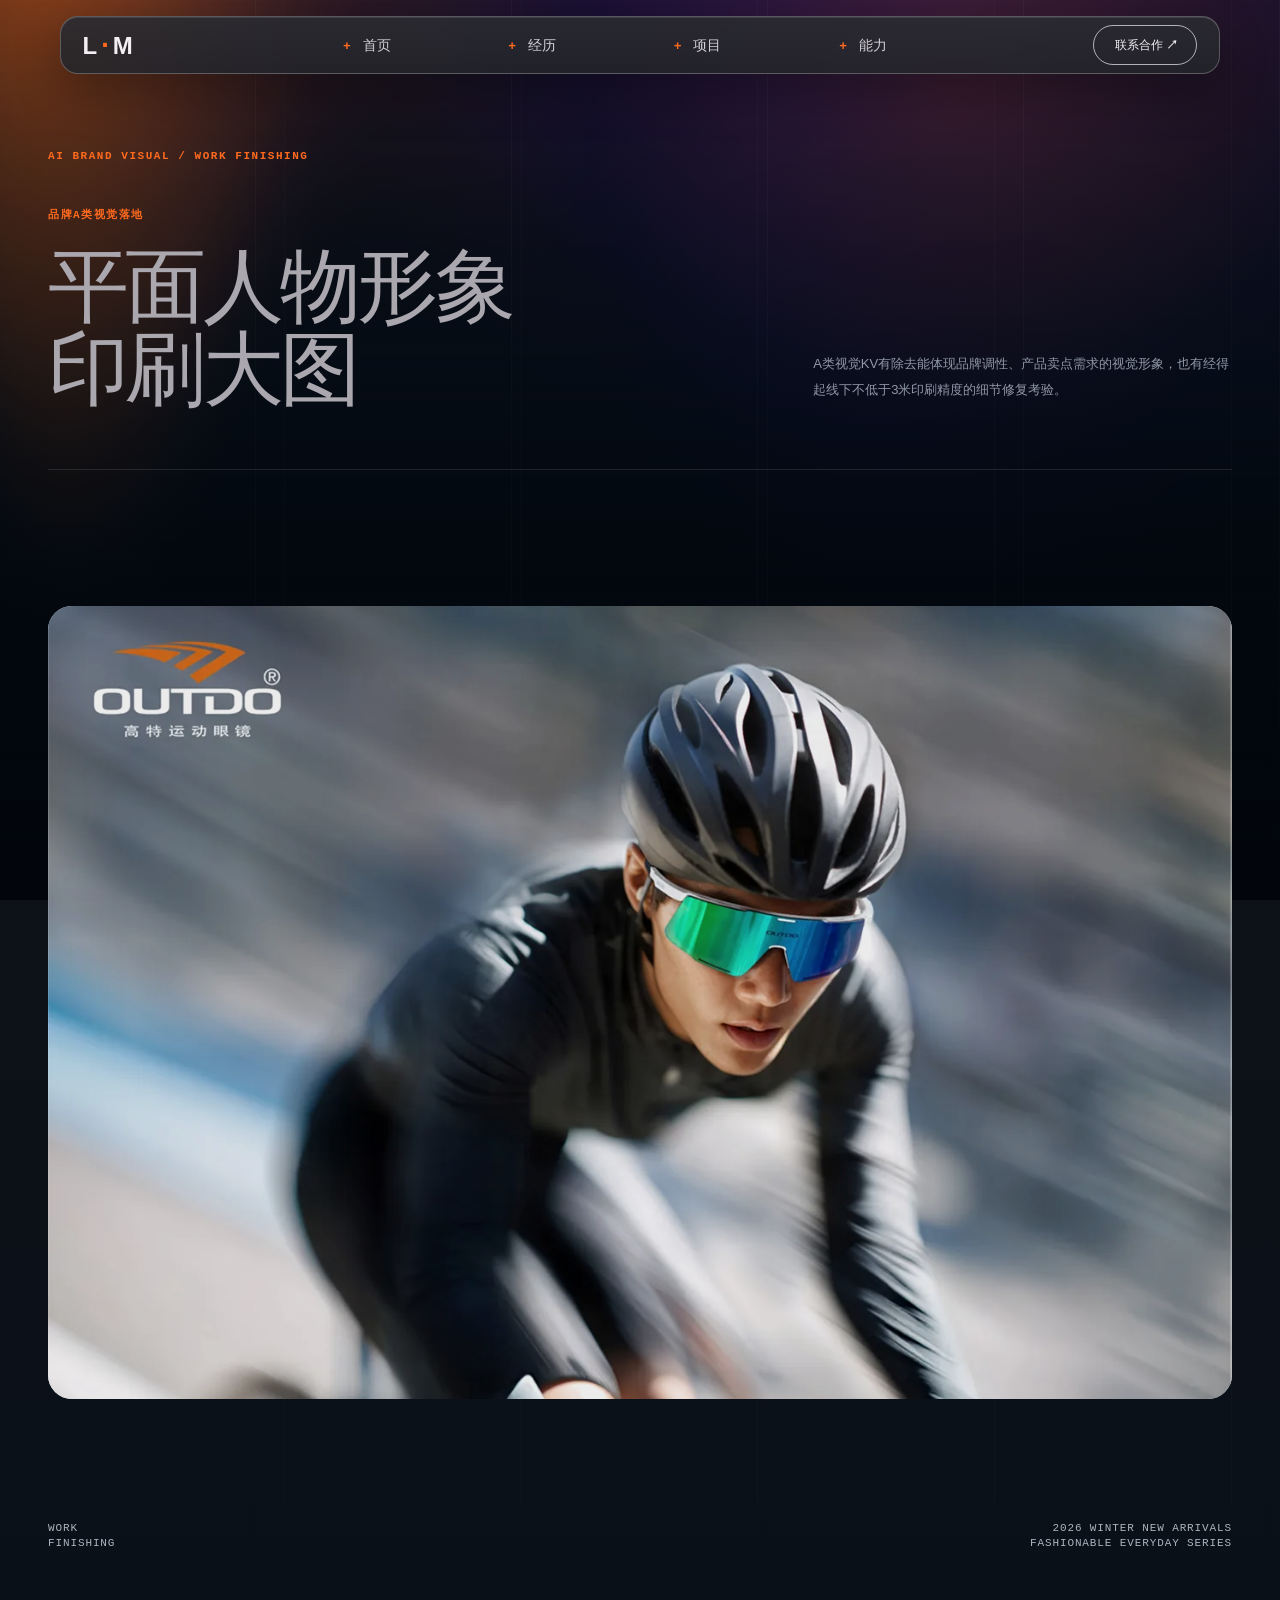
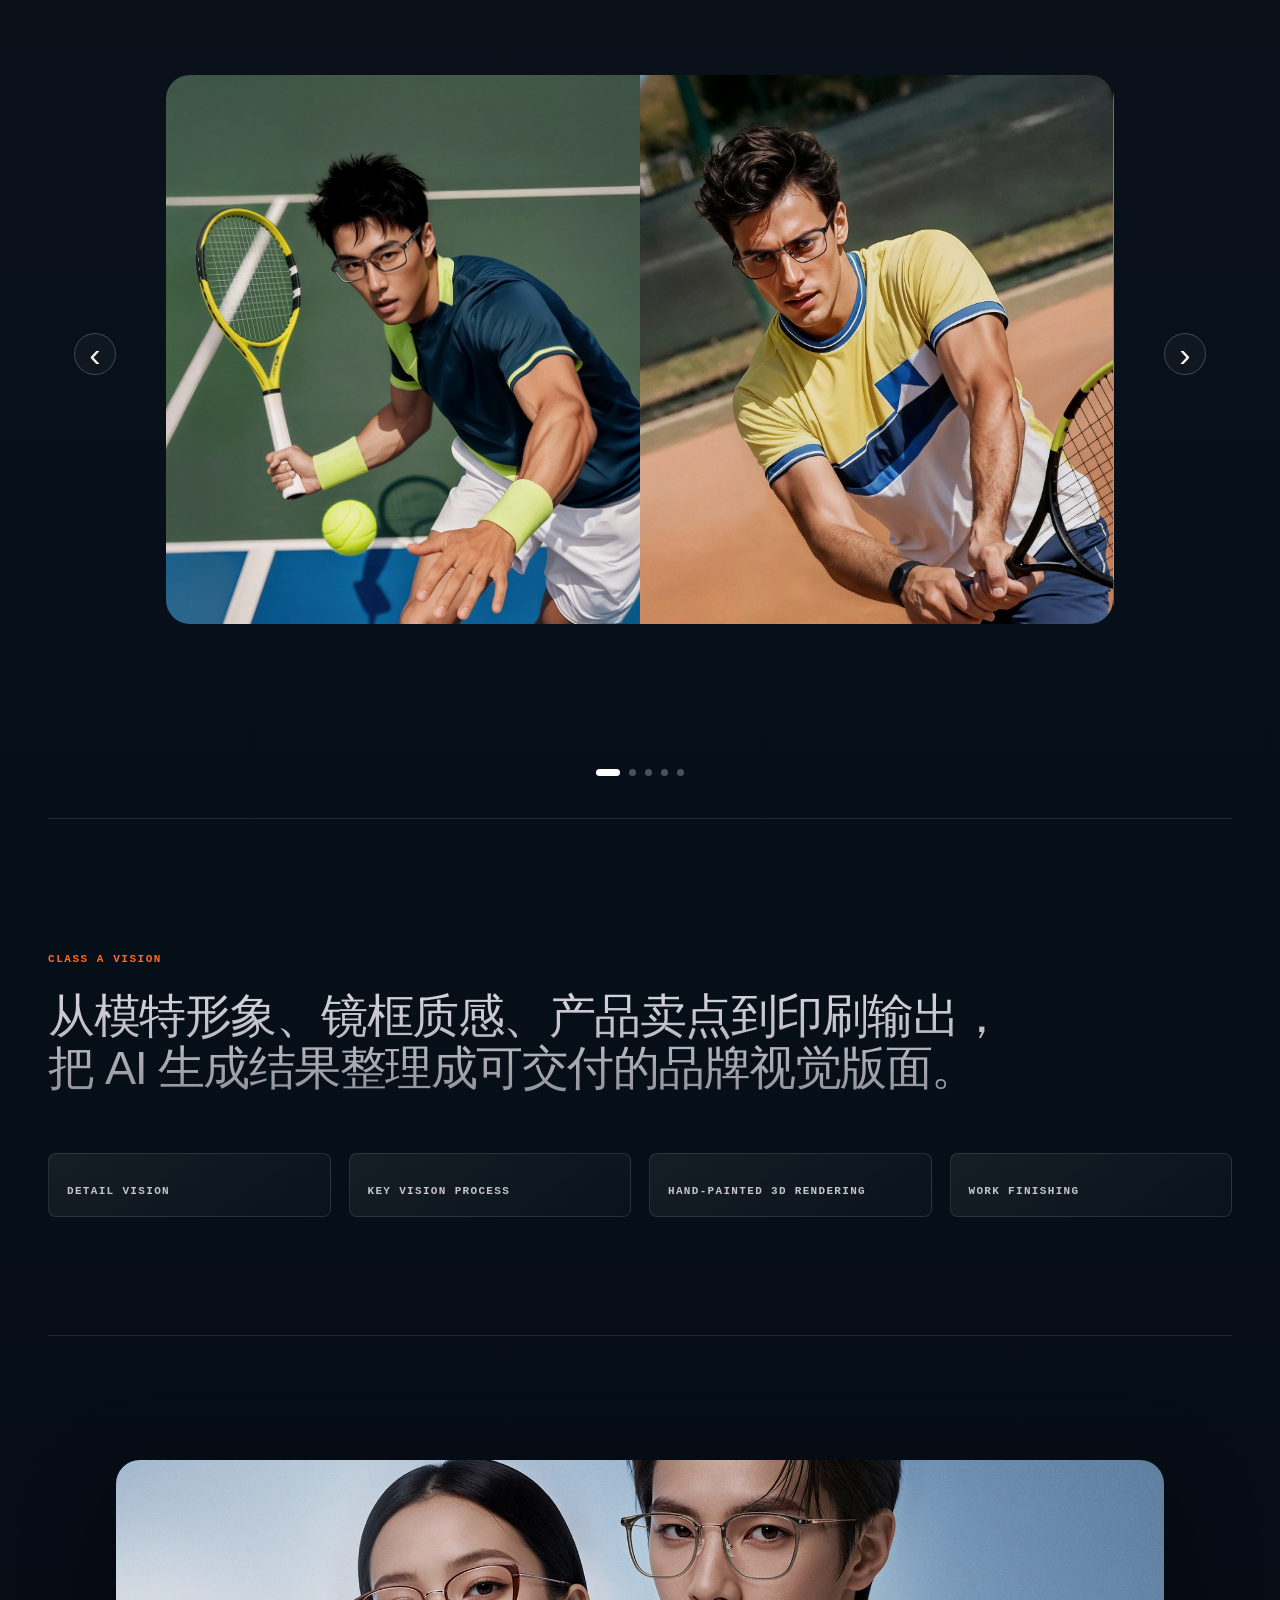
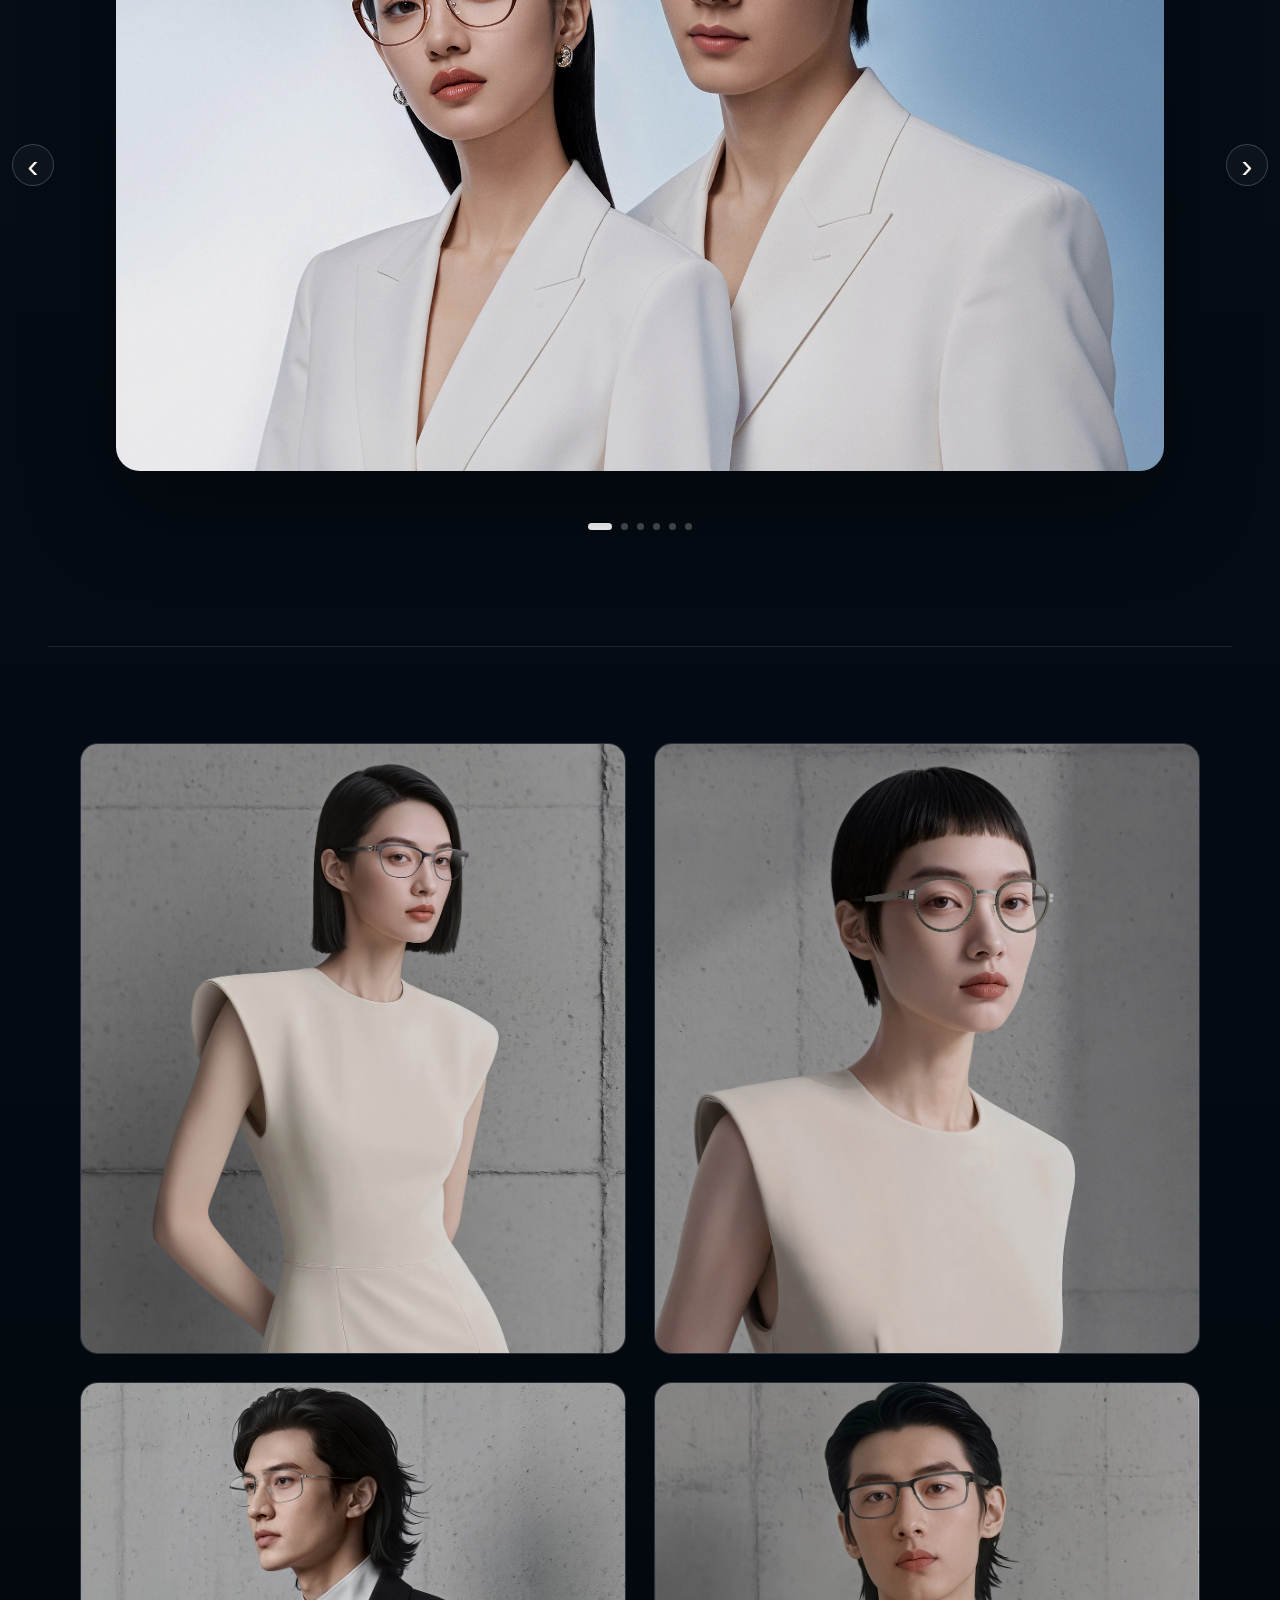
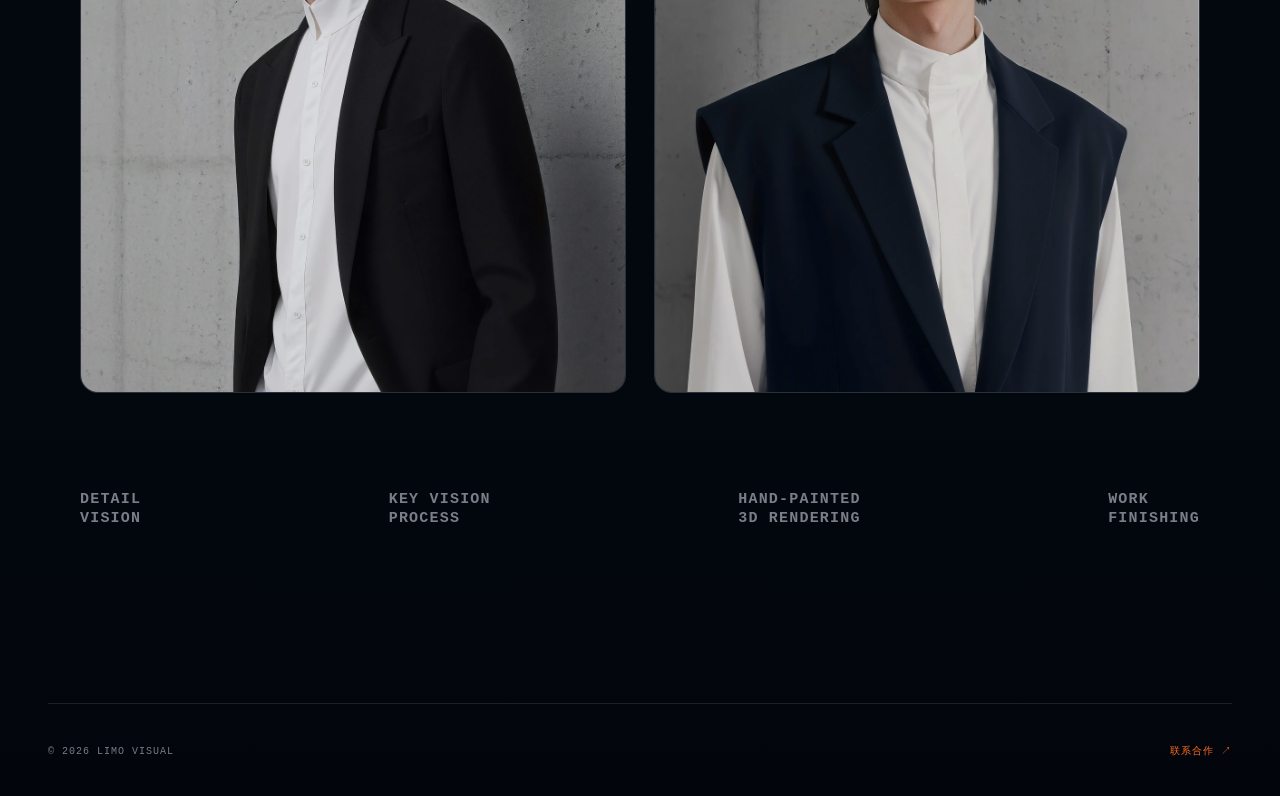
==== commit 19dfe2f0: "Loosen AI brand section spacing" ====
--- a/ai-brand-visual.html
+++ b/ai-brand-visual.html
@@ -5,7 +5,7 @@
     <meta name="viewport" content="width=device-width, initial-scale=1.0" />
     <meta name="theme-color" content="#07080c" />
     <title>LIMO Visual | AI品牌视觉</title>
-    <link rel="stylesheet" href="/assets/ai-brand-visual.css?v=LIMO-BRAND-VISUAL-NO-GALLERY-R1" />
+    <link rel="stylesheet" href="/assets/ai-brand-visual.css?v=LIMO-BRAND-VISUAL-LOOSE-SPACING-R1" />
   </head>
   <body>
     <div class="aurora-bg" aria-hidden="true">
--- a/assets/ai-brand-visual.css
+++ b/assets/ai-brand-visual.css
@@ -410,10 +410,10 @@
 
 .statement{
   position:relative;
-  padding:96px 0 86px;
+  padding:132px 0 118px;
   display:grid;
   grid-template-columns:1fr;
-  gap:42px;
+  gap:58px;
   border-top:1px solid var(--line);
   border-bottom:1px solid var(--line);
 }
@@ -453,7 +453,7 @@
 
 .wide-slider{
   position:relative;
-  padding:86px 0 92px;
+  padding:124px 0 116px;
   border-bottom:1px solid var(--line);
 }
 
@@ -559,7 +559,7 @@
 .portrait-wall .section-label{margin-bottom:42px}
 .product-duo{
   position:relative;
-  padding:0 0 128px;
+  padding:0 0 174px;
 }
 
 .product-duo--expanded{
@@ -590,7 +590,7 @@
 
 .product-label{
   grid-column:1/-1;
-  margin-top:42px;
+  margin-top:70px;
 }
 
 footer{
@@ -599,7 +599,7 @@
   display:flex;
   justify-content:space-between;
   align-items:center;
-  padding:28px 0;
+  padding:42px 0 38px;
   color:#777b86;
   border-top:1px solid var(--line);
   font:10px/1.2 Consolas,"Microsoft YaHei",monospace;
@@ -647,11 +647,11 @@
   .duo-slider__arrow--prev{left:12px}
   .duo-slider__arrow--next{right:12px}
   .duo-slider__dots{bottom:26px}
-  .statement{padding:64px 0 54px;display:block}
+  .statement{padding:82px 0 72px;display:block}
   .statement h2{font-size:clamp(33px,8.6vw,56px);line-height:1.12;letter-spacing:-.025em}
   .statement-tags{grid-template-columns:1fr 1fr;margin-top:30px;gap:12px}
   .statement-tags span{min-height:58px;padding:14px 15px;font-size:10px;line-height:1.45}
-  .wide-slider{padding:52px 0 64px}
+  .wide-slider{padding:76px 0 82px}
   .wide-slider__stage{width:100%}
   .wide-slider__viewport{border-radius:16px}
   .wide-slide img{aspect-ratio:1 / .72}
@@ -665,9 +665,9 @@
   .wide-slider__dots{margin-top:16px}
   .portrait-wall{padding:64px 0 78px}
   .section-label{font-size:11px}
-  .product-duo{width:100%;grid-template-columns:1fr;gap:14px;padding-bottom:78px}
+  .product-duo{width:100%;grid-template-columns:1fr;gap:14px;padding-bottom:110px}
   .product-label{display:grid;grid-template-columns:1fr 1fr;gap:20px}
-  footer{padding:22px 0}
+  footer{padding:34px 0 30px}
 }
 
 @media(max-width:520px){
